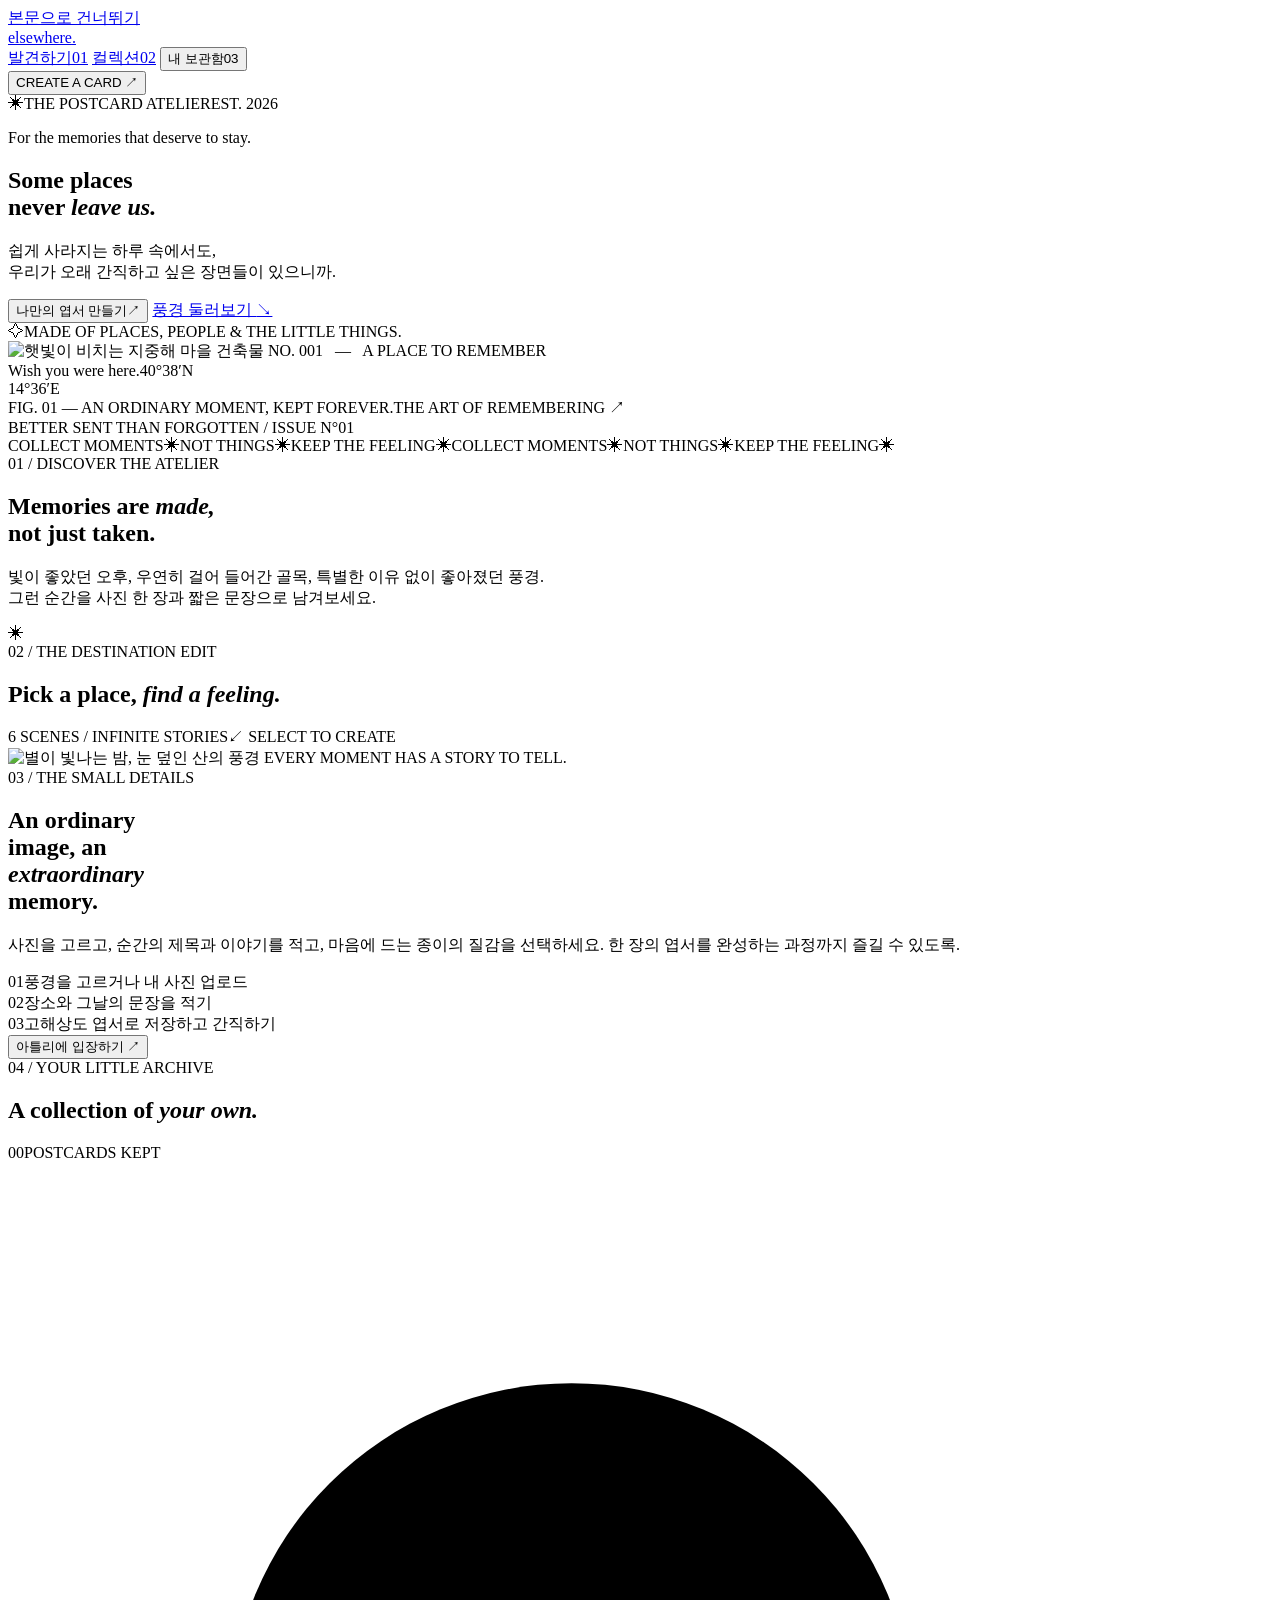
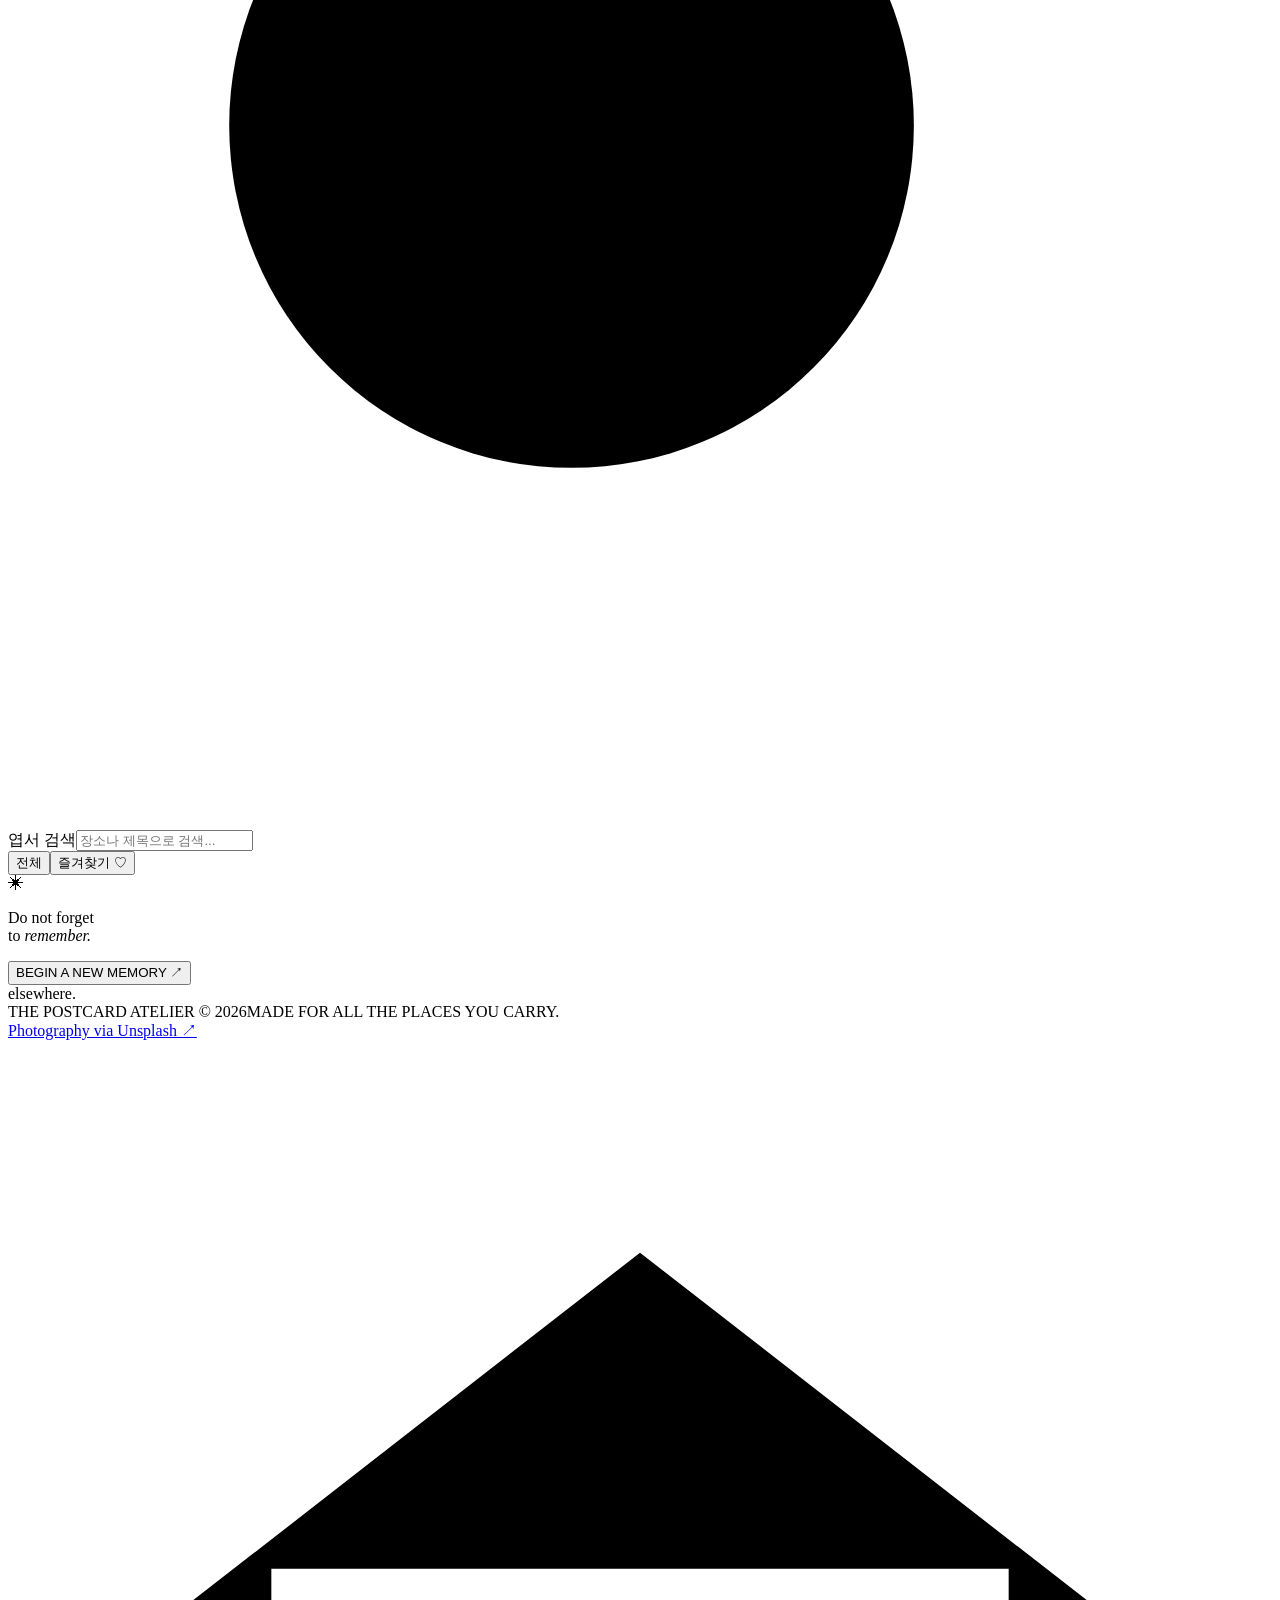
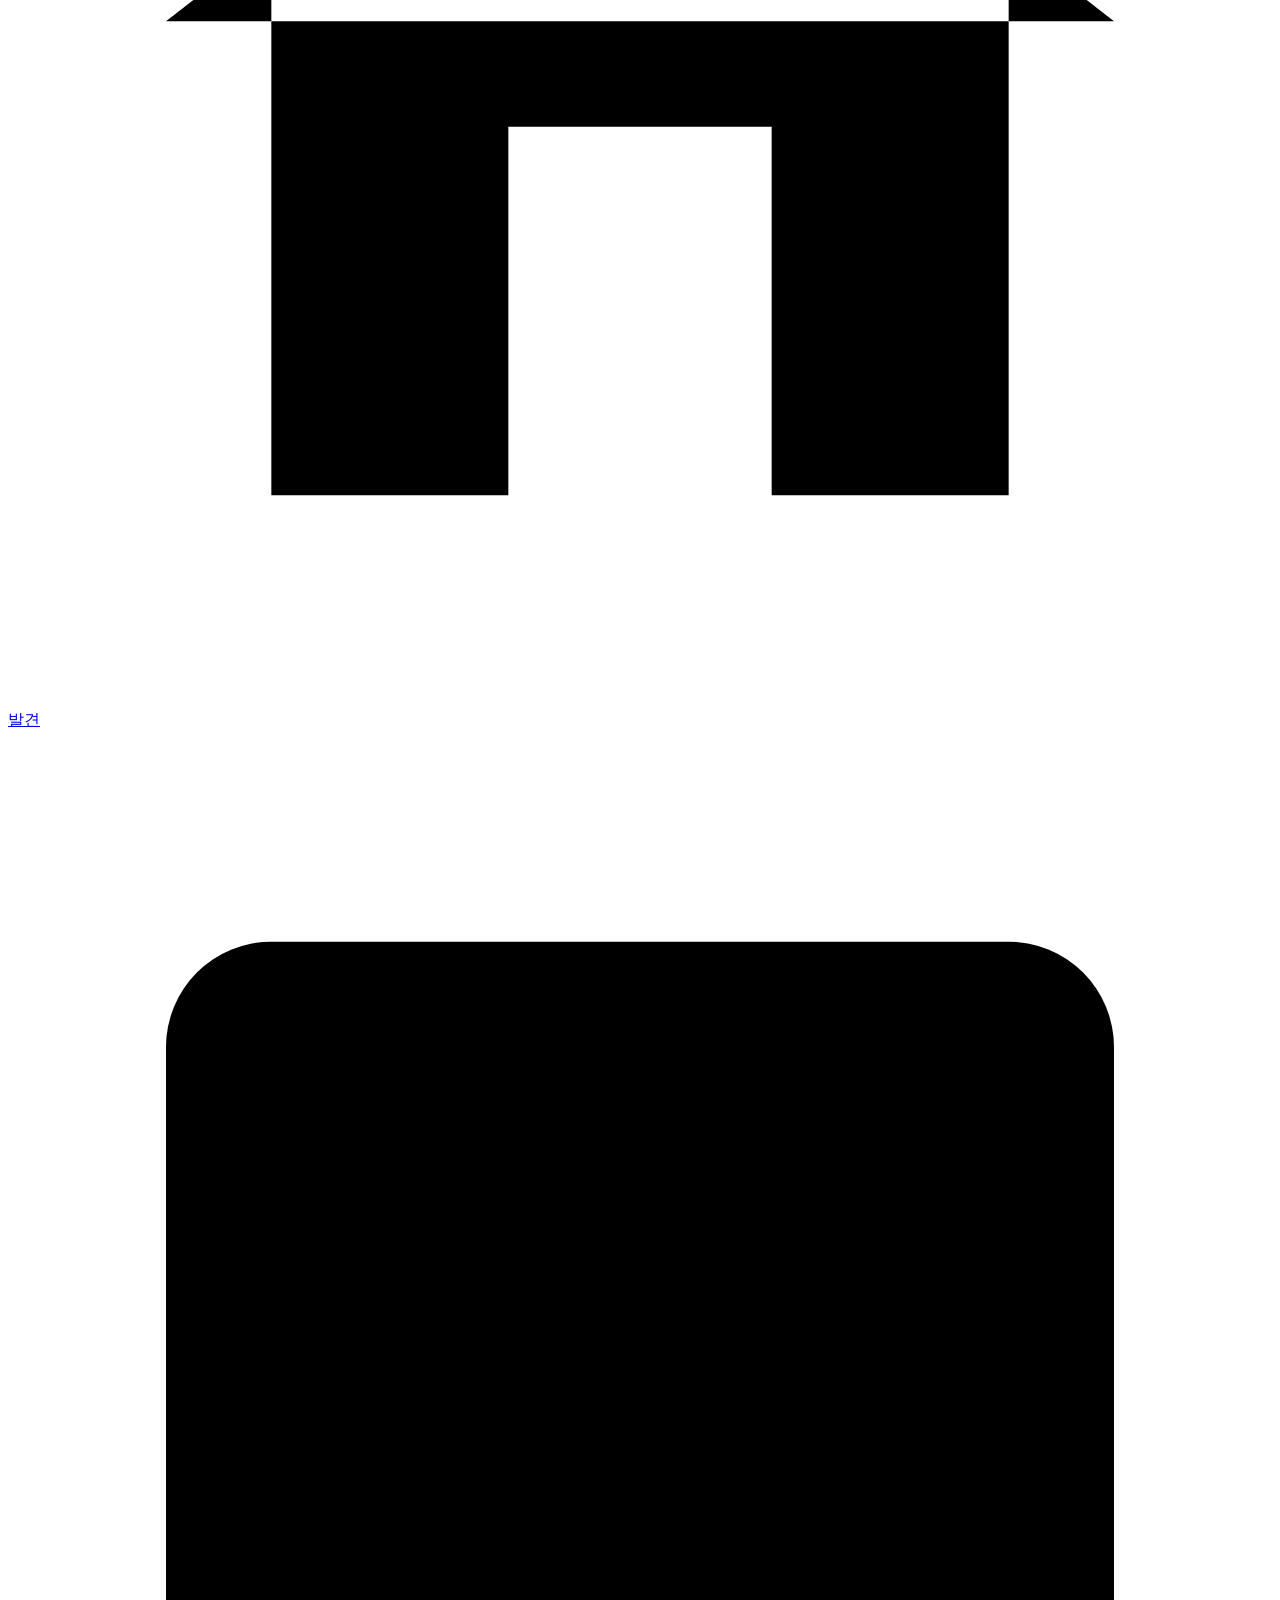
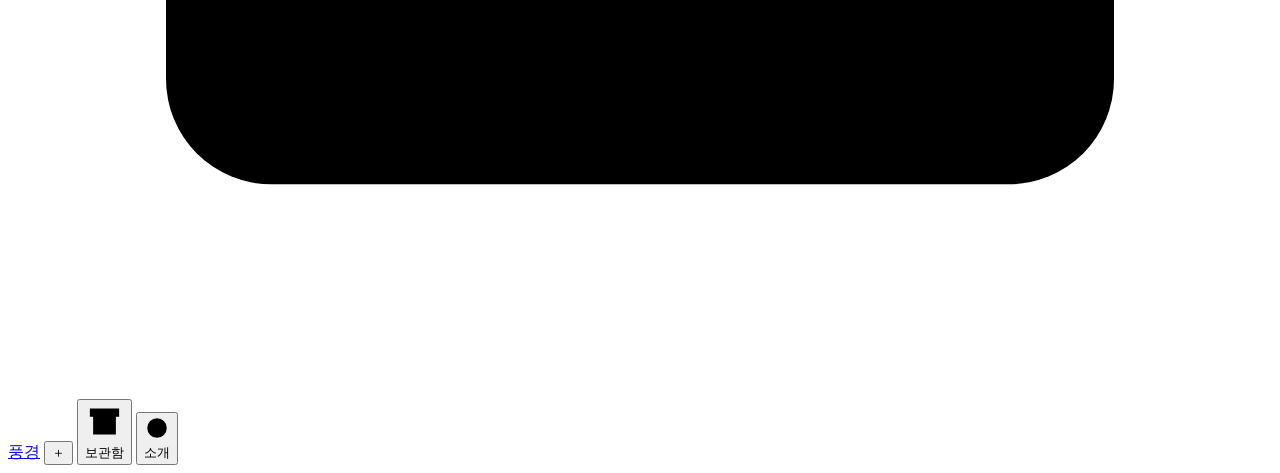
==== elsewhere/index.html @ 43873e26 "feat(elsewhere): create editorial postcard atelier app shell and studio" ====
<!doctype html>
<html lang="ko">
<head>
  <meta charset="UTF-8">
  <meta name="viewport" content="width=device-width,initial-scale=1,viewport-fit=cover">
  <meta name="theme-color" content="#f5f2ec">
  <meta name="description" content="ELSEWHERE — 기억하고 싶은 순간을 한 장의 디지털 엽서로. 나만의 사진, 문장, 장소를 아름답게 편집하고 저장하세요.">
  <meta property="og:type" content="website">
  <meta property="og:title" content="ELSEWHERE — The Postcard Atelier">
  <meta property="og:description" content="Some places never leave us. 여행의 순간을 오래 남기는 작은 아틀리에.">
  <link rel="icon" href="./icon.svg" type="image/svg+xml">
  <link rel="manifest" href="./manifest.webmanifest">
  <link rel="preconnect" href="https://fonts.googleapis.com">
  <link rel="preconnect" href="https://fonts.gstatic.com" crossorigin>
  <link rel="preconnect" href="https://images.unsplash.com">
  <link href="https://fonts.googleapis.com/css2?family=DM+Sans:wght@400;500;600;700&family=DM+Mono:wght@400;500&family=Instrument+Serif:ital@0;1&family=Noto+Sans+KR:wght@300;400;500;600;700&display=swap" rel="stylesheet">
  <link rel="stylesheet" href="./styles.css">
  <script defer src="./app.js"></script>
  <title>ELSEWHERE — The Postcard Atelier</title>
</head>
<body>
  <a class="skip-link" href="#main">본문으로 건너뛰기</a>
  <div class="site" id="site">
    <header class="header">
      <a href="#main" class="logo" aria-label="ELSEWHERE 홈">elsewhere<span class="logo-dot">.</span></a>
      <nav class="desktop-nav" aria-label="메인 메뉴">
        <a class="nav-link active" data-nav="discover" href="#discover">발견하기<span class="nav-count">01</span></a>
        <a class="nav-link" data-nav="collection" href="#collection">컬렉션<span class="nav-count">02</span></a>
        <button type="button" class="nav-link" id="navArchive">내 보관함<span class="nav-count">03</span></button>
      </nav>
      <button type="button" class="header-create" data-open-studio>CREATE A CARD <span aria-hidden="true">↗</span></button>
    </header>

    <main id="main">
      <section class="hero" aria-labelledby="heroTitle">
        <div class="hero-copy">
          <div class="hero-overline"><span class="overline-star">✳</span><span>THE POSTCARD ATELIER</span><span class="overline-rule"></span><span>EST. 2026</span></div>
          <p class="hero-small">For the memories that deserve to stay.</p>
          <h1 id="heroTitle">Some places<br>never <em>leave us.</em></h1>
          <p class="hero-korean">쉽게 사라지는 하루 속에서도,<br>우리가 오래 간직하고 싶은 장면들이 있으니까.</p>
          <div class="hero-actions">
            <button type="button" class="primary-action" data-open-studio><span>나만의 엽서 만들기</span><span aria-hidden="true">↗</span></button>
            <a href="#collection" class="quiet-action">풍경 둘러보기 <span aria-hidden="true">↘</span></a>
          </div>
          <div class="hero-foot"><span class="hand-spark">✧</span><span>MADE OF PLACES, PEOPLE & THE LITTLE THINGS.</span></div>
        </div>
        <div class="hero-visual" aria-label="여행지 사진으로 만든 엽서 미리보기">
          <div class="hero-photo-mat">
            <img class="hero-photo" src="https://images.unsplash.com/photo-1533105079780-92b9be482077?auto=format&fit=crop&w=1200&q=85" alt="햇빛이 비치는 지중해 마을 건축물" fetchpriority="high">
            <span class="hero-photo-meta">NO. 001 &nbsp; — &nbsp; A PLACE TO REMEMBER</span>
            <div class="photo-bottom"><span class="photo-script">Wish you were here.</span><span class="photo-coord">40°38′N<br>14°36′E</span></div>
          </div>
          <div class="hero-visual-foot"><span>FIG. 01 — AN ORDINARY MOMENT, KEPT FOREVER.</span><span>THE ART OF REMEMBERING ↗</span></div>
          <span class="hero-visual-vertical">BETTER SENT THAN FORGOTTEN / ISSUE N°01</span>
        </div>
      </section>

      <div class="ticker" aria-hidden="true"><div class="ticker-track"><span>COLLECT MOMENTS</span><span class="ticker-spark">✳</span><span>NOT THINGS</span><span class="ticker-spark">✳</span><span>KEEP THE FEELING</span><span class="ticker-spark">✳</span><span>COLLECT MOMENTS</span><span class="ticker-spark">✳</span><span>NOT THINGS</span><span class="ticker-spark">✳</span><span>KEEP THE FEELING</span><span class="ticker-spark">✳</span></div></div>

      <section id="discover" class="intro-strip">
        <span class="section-number">01 / DISCOVER THE ATELIER</span>
        <div><h2>Memories are <em>made,</em><br>not just taken.</h2><p>빛이 좋았던 오후, 우연히 걸어 들어간 골목, 특별한 이유 없이 좋아졌던 풍경.<br>그런 순간을 사진 한 장과 짧은 문장으로 남겨보세요.</p></div>
        <span class="intro-scribble" aria-hidden="true">✳</span>
      </section>

      <section class="collection" id="collection" aria-labelledby="collectionHeading">
        <div class="section-heading">
          <div><span class="section-number">02 / THE DESTINATION EDIT</span><h2 id="collectionHeading">Pick a place, <em>find a feeling.</em></h2></div>
          <div class="heading-note"><span>6 SCENES / INFINITE STORIES</span><span>↙ SELECT TO CREATE</span></div>
        </div>
        <div class="destination-grid" id="destinationGrid" aria-label="엽서 배경 풍경 고르기"></div>
      </section>

      <section class="feature" id="howItWorks">
        <div class="feature-photo">
          <img src="https://images.unsplash.com/photo-1519681393784-d120267933ba?auto=format&fit=crop&w=1100&q=84" alt="별이 빛나는 밤, 눈 덮인 산의 풍경" loading="lazy">
          <span>EVERY MOMENT HAS A STORY TO TELL.</span>
        </div>
        <div class="feature-content"><span class="section-number">03 / THE SMALL DETAILS</span><h2>An ordinary<br>image, an<br><em>extraordinary</em><br>memory.</h2>
          <p>사진을 고르고, 순간의 제목과 이야기를 적고, 마음에 드는 종이의 질감을 선택하세요. 한 장의 엽서를 완성하는 과정까지 즐길 수 있도록.</p>
          <div class="feature-steps"><div><span>01</span><span>풍경을 고르거나 내 사진 업로드</span></div><div><span>02</span><span>장소와 그날의 문장을 적기</span></div><div><span>03</span><span>고해상도 엽서로 저장하고 간직하기</span></div></div>
          <button type="button" class="feature-link" data-open-studio>아틀리에 입장하기 <span>↗</span></button>
        </div>
      </section>

      <section class="archive-section" id="archive" aria-labelledby="archiveHeading">
        <div class="section-heading">
          <div><span class="section-number">04 / YOUR LITTLE ARCHIVE</span><h2 id="archiveHeading">A collection of <em>your own.</em></h2></div>
          <div class="archive-stat"><span id="archiveCount">00</span><span>POSTCARDS KEPT</span></div>
        </div>
        <div class="archive-controls">
          <div class="archive-search"><svg viewBox="0 0 24 24" aria-hidden="true"><circle cx="10.7" cy="10.7" r="6.5"/><path d="m16 16 4.6 4.6"/></svg><label class="sr-only" for="archiveSearch">엽서 검색</label><input type="search" id="archiveSearch" placeholder="장소나 제목으로 검색..." autocomplete="off"></div>
          <div class="archive-tabs" role="group" aria-label="보관함 필터"><button type="button" class="archive-tab active" data-filter="all" aria-pressed="true">전체</button><button type="button" class="archive-tab" data-filter="favorite" aria-pressed="false">즐겨찾기 ♡</button></div>
        </div>
        <div id="archiveGrid" class="archive-grid" aria-live="polite"></div>
      </section>

      <section class="endnote">
        <span class="endnote-star">✳</span><p>Do not forget<br>to <em>remember.</em></p><button type="button" data-open-studio>BEGIN A NEW MEMORY <span>↗</span></button>
      </section>
    </main>

    <footer class="footer"><span class="footer-logo">elsewhere<span>.</span></span><div><span>THE POSTCARD ATELIER © 2026</span><span>MADE FOR ALL THE PLACES YOU CARRY.</span></div><a href="https://unsplash.com/license" target="_blank" rel="noopener noreferrer">Photography via Unsplash ↗</a></footer>
  </div>

  <nav class="mobile-nav" aria-label="모바일 탐색">
    <a href="#discover" class="mobile-nav-link active" data-mobile-target="discover"><svg viewBox="0 0 24 24"><path d="m3 11 9-7 9 7M5 10v10h14V10M9.5 20v-7h5v7"/></svg><span>발견</span></a>
    <a href="#collection" class="mobile-nav-link" data-mobile-target="collection"><svg viewBox="0 0 24 24"><rect x="3" y="4" width="18" height="16" rx="2"/><path d="m6 16 5-5 3 3 3-5 3 4"/></svg><span>풍경</span></a>
    <button type="button" class="mobile-nav-create" data-open-studio aria-label="엽서 만들기"><span>＋</span></button>
    <button type="button" class="mobile-nav-link" data-mobile-archive><svg viewBox="0 0 24 24"><path d="M3 4h18v5H3zM5 9v11h14V9M9 13h6"/></svg><span>보관함</span></button>
    <button type="button" class="mobile-nav-link" id="mobileAbout"><svg viewBox="0 0 24 24"><circle cx="12" cy="12" r="9"/><path d="M12 11v5M12 8h.01"/></svg><span>소개</span></button>
  </nav>

  <div id="studio" class="studio" hidden role="dialog" aria-modal="true" aria-labelledby="studioTitle">
    <div class="studio-head">
      <div class="studio-brand"><span class="studio-brand-name">elsewhere<span>.</span></span><span class="studio-head-rule"></span><span>THE POSTCARD STUDIO</span></div>
      <div class="studio-head-right"><span class="unsaved-indicator" id="unsavedIndicator">NEW MEMORY</span><button id="closeStudio" type="button" class="studio-close" aria-label="편집기 닫기">닫기 <span>✕</span></button></div>
    </div>
    <div class="studio-mobile-switch" role="group" aria-label="작업 화면"><button type="button" class="switch-btn active" data-mobile-view="edit" aria-pressed="true">01. 편집</button><button type="button" class="switch-btn" data-mobile-view="preview" aria-pressed="false">02. 엽서 미리보기</button></div>
    <div class="studio-layout" id="studioLayout">
      <div class="studio-form-side">
        <div class="studio-overline">MADE BY YOU / FROM SOMEWHERE</div>
        <h2 id="studioTitle">Make something<br><em>worth keeping.</em></h2>
        <p class="studio-intro">자신만의 장면을 담아보세요. 모든 내용은 이 기기에만 보관됩니다.</p>
        <div class="form-section">
          <div class="form-section-title"><span>01</span><h3>Choose your scene.</h3><span>이미지</span></div>
          <div id="imagePicker" class="image-picker" role="group" aria-label="배경 사진 선택"></div>
          <label class="upload-photo" for="fileInput"><span>＋</span><span>내 사진 업로드</span><span>JPG / PNG / WEBP</span></label>
          <input class="sr-only" type="file" id="fileInput" accept="image/jpeg,image/png,image/webp">
          <div class="zoom-input"><label for="imageZoom">사진 확대</label><input type="range" id="imageZoom" min="100" max="165" step="1" value="100"><span id="zoomValue">100%</span></div>
          <p class="microcopy">사진은 20MB 이하로 업로드해 주세요. 업로드 사진은 저장 시 기기에 보관돼요.</p>
        </div>
        <div class="form-section">
          <div class="form-section-title"><span>02</span><h3>Put it into words.</h3><span>문장</span></div>
          <div class="field-row"><label for="titleInput">엽서 제목 <span>MAX 60</span></label><input id="titleInput" type="text" maxlength="60" placeholder="The light we followed" autocomplete="off"></div>
          <div class="field-line"><div class="field-row"><label for="placeInput">장소</label><input id="placeInput" type="text" maxlength="55" placeholder="Somewhere, Italy" autocomplete="off"></div><div class="field-row"><label for="dateInput">날짜</label><input type="date" id="dateInput"></div></div>
          <div class="field-row"><label for="messageInput">그날의 한 문장 <span>MAX 240</span></label><textarea id="messageInput" maxlength="240" rows="4" placeholder="말로 다 담지 못한 순간을 남겨보세요."></textarea><span id="charCount" class="char-count">0 / 240</span></div>
        </div>
        <div class="form-section">
          <div class="form-section-title"><span>03</span><h3>The final touch.</h3><span>스타일</span></div>
          <div id="templatePicker" class="template-picker" role="group" aria-label="엽서 템플릿"><button class="template-btn selected" type="button" data-template="editorial" aria-pressed="true"><span class="template-swatch editorial-swatch"><i>Paris</i></span><strong>EDITORIAL</strong><small>잡지 속 한 장</small></button><button class="template-btn" type="button" data-template="cinema" aria-pressed="false"><span class="template-swatch cinema-swatch"><i>02 / FRAME</i></span><strong>CINEMA</strong><small>영화의 한 장면</small></button><button class="template-btn" type="button" data-template="classic" aria-pressed="false"><span class="template-swatch classic-swatch"><i>POSTCARD</i></span><strong>HERITAGE</strong><small>오래된 엽서</small></button></div>
          <div class="orientation-row"><span>엽서 비율</span><div role="group" aria-label="엽서 방향"><button type="button" class="orient-btn selected" data-orientation="landscape" aria-pressed="true">가로</button><button type="button" class="orient-btn" data-orientation="portrait" aria-pressed="false">세로</button></div></div>
        </div>
        <div class="studio-form-foot"><button id="savePostcard" type="button" class="save-button">내 보관함에 저장 <span>↗</span></button><span class="studio-privacy">✳ No account. No tracking. Just memories.</span></div>
      </div>
      <div class="studio-preview-side">
        <div class="preview-top"><div><span>LIVE PREVIEW / FRONT & BACK</span><p>Almost like holding it in your hands.</p></div><div class="front-back-toggle" role="group" aria-label="엽서 앞뒷면"><button type="button" class="active" data-face="front" aria-pressed="true">앞면</button><button type="button" data-face="back" aria-pressed="false">뒷면</button></div></div>
        <div id="canvasStage" class="canvas-stage"><canvas id="postcardCanvas" role="img" aria-label="완성 중인 엽서 미리보기" width="1600" height="1200"></canvas><div id="canvasLoading" class="canvas-loading" hidden>이미지를 불러오는 중...</div></div>
        <div class="preview-footer"><div class="preview-format"><span class="preview-light"></span><span id="formatLabel">1600 × 1200 PX · PNG</span></div><div class="preview-actions"><button type="button" id="sharePostcard" class="preview-quiet">공유 <span>↗</span></button><button type="button" id="downloadPostcard" class="download-button"><svg viewBox="0 0 24 24" aria-hidden="true"><path d="M12 3v12m0 0-5-5m5 5 5-5M4 17v4h16v-4"/></svg><span>PNG 다운로드</span></button></div></div>
        <div class="preview-fineprint">THIS IS YOURS TO KEEP. THE MOMENT IS ALREADY ENOUGH.</div>
      </div>
    </div>
  </div>

  <div class="dialog-cover" id="confirmDialog" hidden><div class="confirm-box" role="alertdialog" aria-modal="true" aria-labelledby="confirmTitle" aria-describedby="confirmText"><span class="confirm-kicker">A LITTLE REMINDER</span><h2 id="confirmTitle">잠깐만요.</h2><p id="confirmText">정말 진행할까요?</p><div><button id="cancelConfirm" type="button">취소</button><button id="acceptConfirm" type="button">계속하기 ↗</button></div></div></div>
  <div id="toast" class="toast" role="status" aria-live="polite"></div>
</body>
</html>
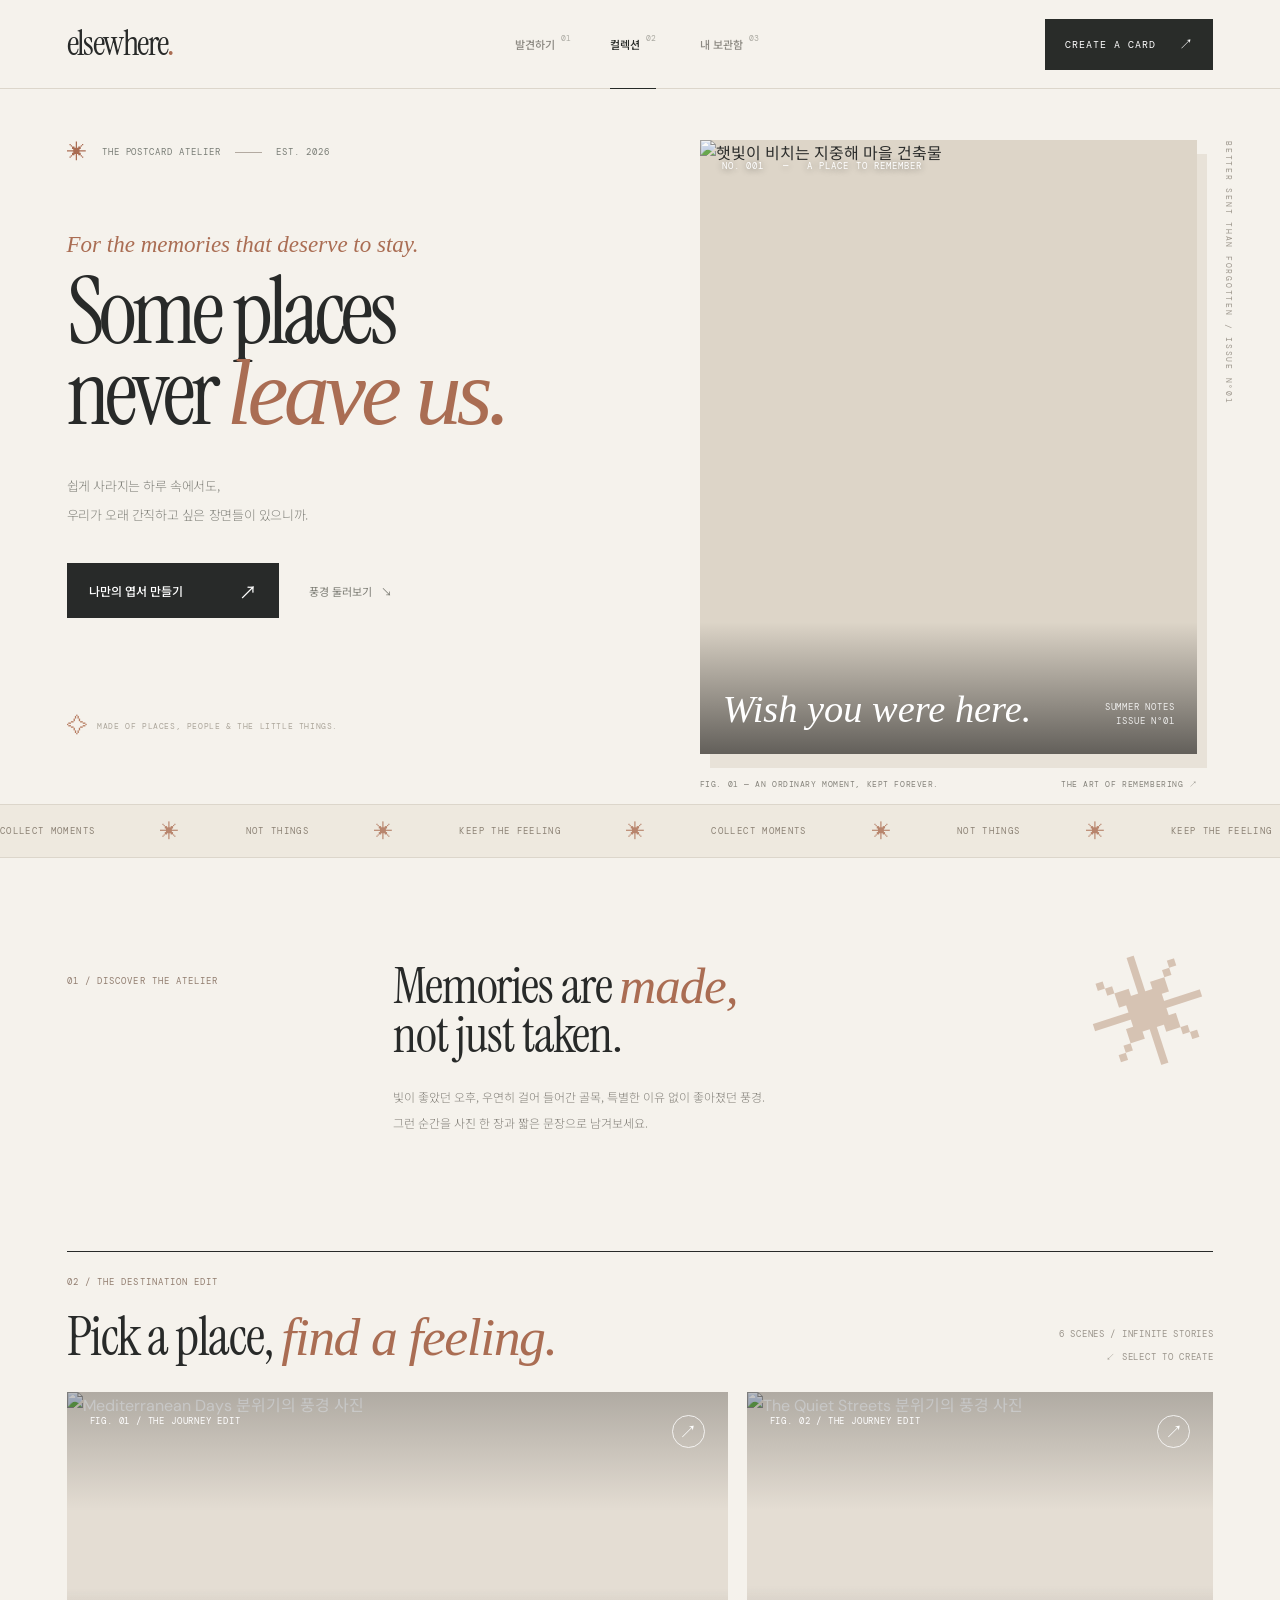
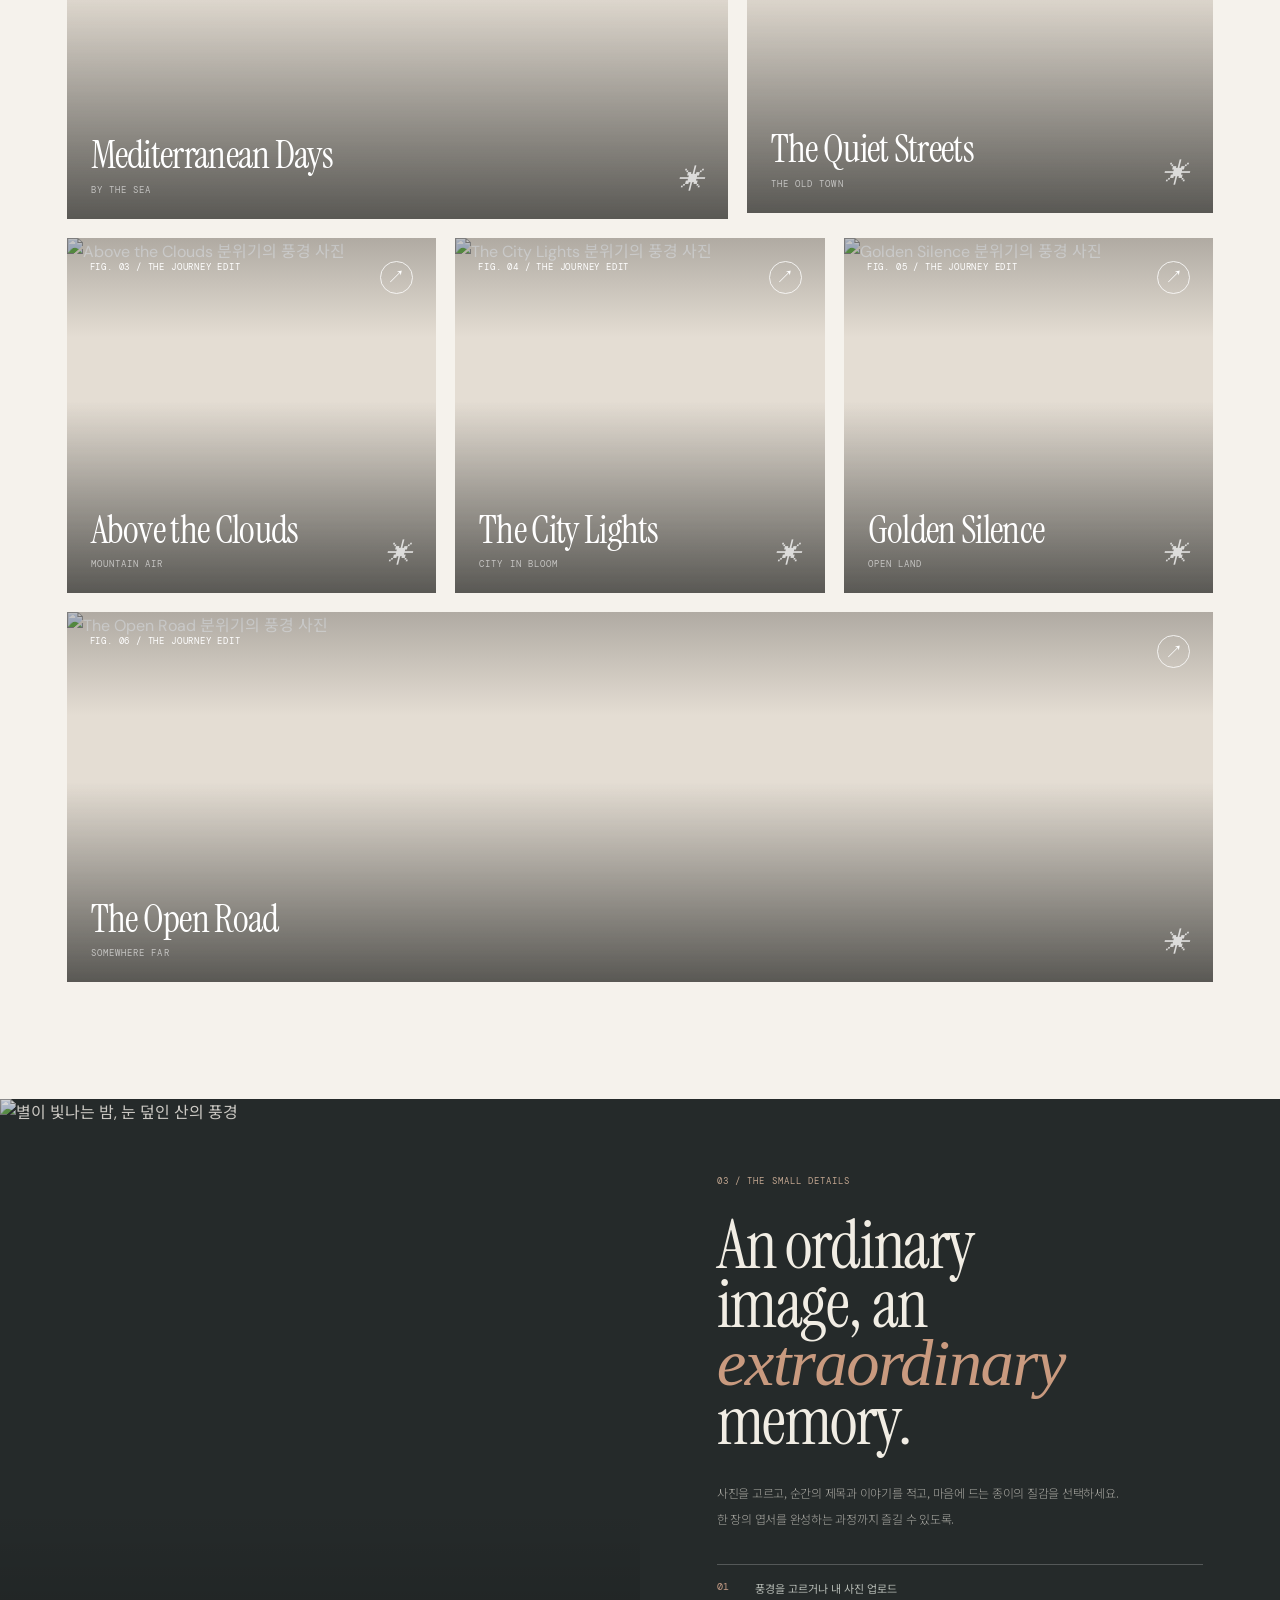
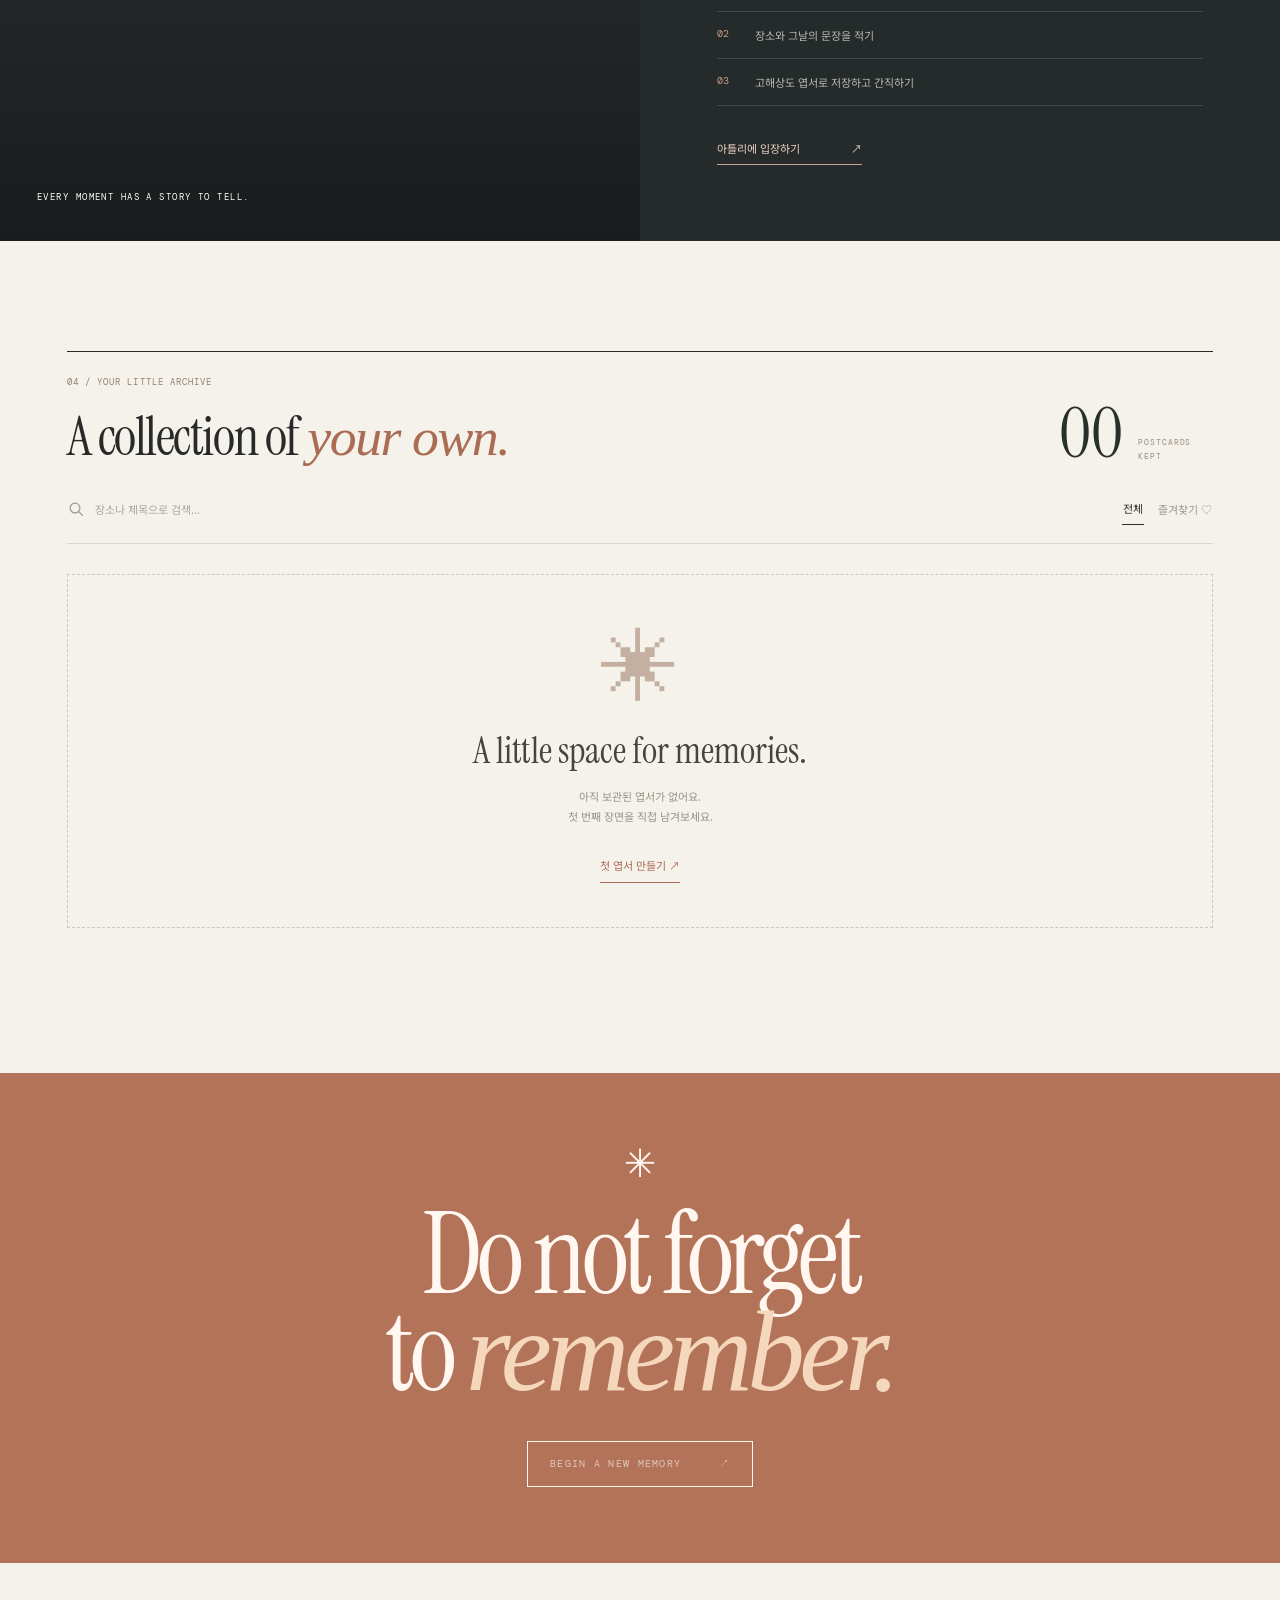
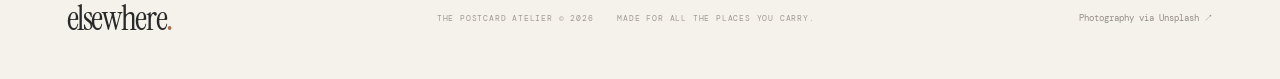
==== commit e95204d3: "copy(elsewhere): replace unverified photo coordinates with editorial edition marks" ====
--- a/elsewhere/index.html
+++ b/elsewhere/index.html
@@ -48,7 +48,7 @@
           <div class="hero-photo-mat">
             <img class="hero-photo" src="https://images.unsplash.com/photo-1533105079780-92b9be482077?auto=format&fit=crop&w=1200&q=85" alt="햇빛이 비치는 지중해 마을 건축물" fetchpriority="high">
             <span class="hero-photo-meta">NO. 001 &nbsp; — &nbsp; A PLACE TO REMEMBER</span>
-            <div class="photo-bottom"><span class="photo-script">Wish you were here.</span><span class="photo-coord">40°38′N<br>14°36′E</span></div>
+            <div class="photo-bottom"><span class="photo-script">Wish you were here.</span><span class="photo-coord">SUMMER NOTES<br>ISSUE N°01</span></div>
           </div>
           <div class="hero-visual-foot"><span>FIG. 01 — AN ORDINARY MOMENT, KEPT FOREVER.</span><span>THE ART OF REMEMBERING ↗</span></div>
           <span class="hero-visual-vertical">BETTER SENT THAN FORGOTTEN / ISSUE N°01</span>
--- a/elsewhere/styles.css
+++ b/elsewhere/styles.css
@@ -0,0 +1,302 @@
+/* ELSEWHERE / The Postcard Atelier */
+:root{
+  --paper:#f5f2ec;--cream:#eeebe4;--linen:#e6e1d7;--ink:#282a29;--muted:#908f88;--line:#dcd6cb;--terra:#aa6d53;--wine:#773c3a;
+  --serif:"Instrument Serif",Georgia,serif;--sans:"DM Sans","Noto Sans KR",system-ui,sans-serif;--mono:"DM Mono",monospace
+}
+*,*::before,*::after{box-sizing:border-box}
+html{scroll-behavior:smooth;scroll-padding-top:92px}
+body{background:var(--paper);color:var(--ink);font-family:var(--sans);margin:0;min-width:320px;-webkit-font-smoothing:antialiased}
+body.studio-open{overflow:hidden}
+h1,h2,h3,p{margin-top:0}button,input,textarea{font:inherit}button{cursor:pointer}button:disabled{cursor:not-allowed;opacity:.5}a{color:inherit;text-decoration:none}button:focus-visible,a:focus-visible,input:focus-visible,textarea:focus-visible{outline:2px solid #a45e48;outline-offset:4px}
+[hidden]{display:none!important}
+svg{width:21px;height:21px;fill:none;stroke:currentColor;stroke-width:1.6;stroke-linecap:round;stroke-linejoin:round}
+.sr-only{position:absolute!important;width:1px;height:1px;overflow:hidden;margin:-1px;padding:0;border:0;clip:rect(0 0 0 0);white-space:nowrap}
+.skip-link{position:fixed;z-index:100;top:-80px;left:20px;background:var(--ink);color:white;padding:12px 20px}.skip-link:focus{top:15px}
+.site{max-width:1820px;margin:auto}
+.header{height:89px;padding:0 clamp(24px,5.2vw,100px);display:grid;grid-template-columns:1fr auto 1fr;align-items:center;border-bottom:1px solid var(--line)}
+.logo{font:400 35px/.9 var(--serif);letter-spacing:-.045em;width:max-content}.logo-dot,.footer-logo span,.studio-brand-name span{color:var(--terra)}
+.desktop-nav{display:flex;align-items:center;gap:clamp(25px,3vw,54px);height:100%}
+.nav-link{height:100%;display:flex;align-items:center;gap:5px;border:0;background:transparent;color:#8c8982;font:11px "Noto Sans KR",sans-serif;font-weight:500;position:relative;white-space:nowrap}
+.nav-link::after{content:"";position:absolute;bottom:-1px;left:0;right:0;height:1px;background:transparent}
+.nav-link.active,.nav-link:hover{color:#262a27}.nav-link.active::after{background:#262a27}
+.nav-count{font:8px var(--mono);color:#abaaa2;margin-left:1px;transform:translateY(-6px)}
+.header-create{justify-self:end;border:1px solid #292c29;background:#292c29;color:#fff;padding:15px 19px;font:10px var(--mono);letter-spacing:.095em;display:flex;gap:23px;align-items:center;transition:background .2s,transform .2s}
+.header-create:hover{background:#5b493c;transform:translateY(-1px)}.header-create span{font-size:14px}
+.hero{display:grid;grid-template-columns:minmax(0,1.04fr) minmax(0,.96fr);min-height:690px;padding:0 clamp(24px,5.2vw,100px);gap:clamp(25px,6vw,104px);align-items:center;overflow:hidden}
+.hero-copy{padding:50px 0 64px;animation:rise .8s both}
+.hero-overline{display:flex;gap:14px;align-items:center;color:#797d76;font:9px var(--mono);letter-spacing:.11em}
+.overline-star{color:var(--terra);font-size:20px}.overline-rule{height:1px;width:27px;background:#b3aaa1}
+.hero-small{margin:67px 0 14px;font:italic 23px var(--serif);color:var(--terra)}
+.hero h1{font:400 clamp(78px,7.2vw,143px)/.88 var(--serif);letter-spacing:-.052em;margin:0 0 38px;text-wrap:balance}
+.hero h1 em{font-weight:400;color:var(--terra)}
+.hero-korean{font:300 13px/2.2 "Noto Sans KR",sans-serif;color:#85857e;letter-spacing:-.03em}
+.hero-actions{display:flex;align-items:center;gap:30px;margin-top:34px}
+.primary-action{background:var(--ink);border:1px solid var(--ink);color:#fff;min-width:212px;min-height:55px;display:flex;align-items:center;justify-content:space-between;gap:24px;padding:0 21px;font:500 12px "Noto Sans KR",sans-serif;transition:background .2s,transform .2s}
+.primary-action:hover{background:var(--wine);transform:translateY(-2px);border-color:var(--wine)}
+.primary-action span:last-child{font-size:18px;font-weight:400}
+.quiet-action{font:11px "Noto Sans KR",sans-serif;color:#7d7d75;white-space:nowrap}.quiet-action:hover{color:var(--wine)}.quiet-action span{margin-left:6px}
+.hero-foot{display:flex;align-items:center;gap:9px;color:#aca69b;font:8px var(--mono);letter-spacing:.075em;margin-top:94px}.hand-spark{font-size:21px;color:#b67c61}
+.hero-visual{position:relative;justify-self:stretch;padding:36px 16px 0 0;animation:rise .9s .13s both}
+.hero-photo-mat{position:relative;background:#ddd5c8;aspect-ratio:.81;max-height:635px;overflow:hidden;box-shadow:10px 14px 0 #e8e2d8}
+.hero-photo{width:100%;height:100%;object-fit:cover;display:block;filter:contrast(.94) saturate(.83) sepia(.045);transition:transform .9s ease}
+.hero-visual:hover .hero-photo{transform:scale(1.04)}
+.hero-photo-meta{position:absolute;top:20px;left:22px;color:#fff;font:9px var(--mono);letter-spacing:.12em;text-shadow:0 1px 7px #0007}
+.photo-bottom{position:absolute;bottom:0;left:0;right:0;padding:68px 23px 25px;background:linear-gradient(0deg,#1119,transparent);display:flex;align-items:end;justify-content:space-between;gap:15px;color:#fff}
+.photo-script{font:italic clamp(27px,3vw,50px)/1 var(--serif)}
+.photo-coord{font:9px/1.6 var(--mono);letter-spacing:.09em;text-align:right;opacity:.85}
+.hero-visual-foot{display:flex;justify-content:space-between;gap:9px;align-items:center;margin-top:25px;font:8px var(--mono);letter-spacing:.07em;color:#85837b}
+.hero-visual-vertical{position:absolute;writing-mode:vertical-rl;right:-21px;top:37px;color:#9f998f;font:8px var(--mono);letter-spacing:.22em}
+.ticker{border-top:1px solid var(--line);border-bottom:1px solid var(--line);overflow:hidden;height:54px;display:flex;align-items:center;background:#eee9df}
+.ticker-track{width:max-content;display:flex;gap:65px;align-items:center;white-space:nowrap;animation:marquee 40s linear infinite;font:9px var(--mono);letter-spacing:.15em;color:#8c8275}
+.ticker-spark{font-size:19px;color:#b8856d}
+.section-number{font:9px var(--mono);letter-spacing:.12em;color:#927e70}
+.intro-strip{display:grid;grid-template-columns:1fr 2fr .65fr;gap:27px;padding:104px clamp(24px,5.2vw,100px) 115px;align-items:start}
+.intro-strip>.section-number{padding-top:13px}
+.intro-strip h2{font:400 clamp(45px,4vw,73px)/.94 var(--serif);letter-spacing:-.022em;margin:0 0 25px}
+.intro-strip em,.section-heading h2 em,.feature-content h2 em,.endnote p em,.studio-form-side h2 em{color:var(--terra);font-weight:400}
+.intro-strip p{font:300 12px/2.2 "Noto Sans KR",sans-serif;color:#85827b;margin-bottom:0}
+.intro-scribble{justify-self:end;color:#c7aa95;font:120px/.9 var(--serif);transform:rotate(-18deg);opacity:.65}
+.collection{padding:0 clamp(24px,5.2vw,100px) 117px}
+.section-heading{border-top:1px solid var(--ink);padding:17px 0 28px;display:flex;align-items:end;justify-content:space-between;gap:35px}
+.section-heading h2{font:400 clamp(40px,4.2vw,70px)/.98 var(--serif);letter-spacing:-.027em;margin:21px 0 0}
+.heading-note{display:flex;flex-direction:column;gap:11px;color:#9b958c;text-align:right;font:9px var(--mono);letter-spacing:.08em;white-space:nowrap}
+.destination-grid{display:grid;grid-template-columns:repeat(12,minmax(0,1fr));gap:19px}
+.destination-card{grid-column:span 4;min-width:0;background:#e4ddd3;border:0;padding:0;position:relative;overflow:hidden;aspect-ratio:.89;text-align:left;color:#fff;isolation:isolate}
+.destination-card.wide{grid-column:span 6;aspect-ratio:1.58}
+.destination-card img{position:absolute;inset:0;width:100%;height:100%;object-fit:cover;filter:saturate(.82) contrast(.96);transition:transform .85s cubic-bezier(.22,1,.36,1),filter .35s;z-index:-2}
+.destination-card::after{content:"";inset:0;position:absolute;background:linear-gradient(0deg,rgba(15,17,16,.65),transparent 54%),linear-gradient(180deg,rgba(20,20,18,.25),transparent 28%);z-index:-1}
+.destination-card:hover img{transform:scale(1.07);filter:saturate(1.04)}
+.destination-card .d-top{position:absolute;top:23px;left:23px;right:23px;display:flex;justify-content:space-between;font:9px var(--mono);letter-spacing:.09em}
+.d-top span:last-child{border:1px solid #fffc;width:33px;height:33px;display:grid;place-items:center;font-size:18px;border-radius:50%;transition:background .25s}
+.destination-card:hover .d-top span:last-child{background:#ffffff55}
+.d-bottom{position:absolute;left:24px;right:24px;bottom:23px;display:flex;align-items:end;justify-content:space-between;gap:10px}
+.d-bottom strong{display:block;font:400 clamp(33px,3vw,56px)/.92 var(--serif);letter-spacing:-.018em}
+.d-bottom small{display:block;margin-top:10px;font:9px var(--mono);letter-spacing:.12em;color:#fff9}
+.d-bottom i{font:italic 27px var(--serif);opacity:.75}
+.destination-card:nth-child(1){grid-column:span 7;aspect-ratio:1.55}
+.destination-card:nth-child(2){grid-column:span 5;aspect-ratio:1.11}
+.destination-card:nth-child(3){grid-column:span 4;aspect-ratio:1.04}
+.destination-card:nth-child(4){grid-column:span 4;aspect-ratio:1.04}
+.destination-card:nth-child(5){grid-column:span 4;aspect-ratio:1.04}
+.destination-card:nth-child(6){grid-column:span 12;aspect-ratio:3.1}
+.destination-card:nth-child(6) img{object-position:center 58%}
+.feature{background:#252a2a;color:#f1ede4;display:grid;grid-template-columns:1fr 1fr;min-height:630px}
+.feature-photo{position:relative;min-height:630px;overflow:hidden}
+.feature-photo img{width:100%;height:100%;object-fit:cover;display:block;position:absolute;inset:0;filter:saturate(.72) brightness(.84)}
+.feature-photo::after{content:"";position:absolute;inset:0;background:linear-gradient(0deg,#0005,transparent 45%)}
+.feature-photo>span{position:absolute;bottom:38px;left:37px;color:#fff;z-index:1;font:9px var(--mono);letter-spacing:.16em}
+.feature-content{padding:76px clamp(34px,6vw,112px);display:flex;flex-direction:column;justify-content:center}
+.feature-content .section-number{color:#c2a690}
+.feature-content h2{font:400 clamp(50px,5.2vw,90px)/.88 var(--serif);letter-spacing:-.022em;margin:30px 0 29px}
+.feature-content h2 em{color:#c99a7f}
+.feature-content>p{font:300 12px/2.15 "Noto Sans KR",sans-serif;color:#aaa9a3;max-width:410px;letter-spacing:-.02em}
+.feature-steps{border-top:1px solid #ffffff37;margin-top:20px}
+.feature-steps>div{display:flex;gap:26px;padding:15px 0;border-bottom:1px solid #ffffff24;font:11px "Noto Sans KR",sans-serif;color:#b5bab4}
+.feature-steps>div span:first-child{color:#c49c86;font:10px var(--mono)}
+.feature-link{align-self:start;border:0;background:none;color:#ead2c4;padding:0 0 8px;border-bottom:1px solid #c1a493;font:11px "Noto Sans KR",sans-serif;margin-top:34px}.feature-link span{margin-left:48px}
+.archive-section{padding:110px clamp(24px,5.2vw,100px) 145px}
+.archive-stat{display:flex;align-items:end;gap:15px;color:#988d80}.archive-stat span:first-child{font:400 70px/.84 var(--serif);color:#292f2b}.archive-stat span:last-child{font:8px var(--mono);letter-spacing:.11em;max-width:75px;line-height:1.7}
+.archive-controls{display:flex;justify-content:space-between;align-items:center;border-bottom:1px solid var(--line);padding-bottom:17px;margin:0 0 30px;gap:18px}
+.archive-search{display:flex;align-items:center;gap:10px;min-width:0}.archive-search svg{width:18px;height:18px;color:#9b978e}
+.archive-search input{width:min(280px,55vw);border:0;background:transparent;outline:none;color:#363c36;font:11px "Noto Sans KR",sans-serif;padding:9px 0}
+.archive-search input::placeholder{color:#aaa69d}
+.archive-tabs{display:flex;gap:13px}.archive-tab{border:0;border-radius:0;background:transparent;color:#9d978e;font:11px "Noto Sans KR",sans-serif;padding:8px 1px;white-space:nowrap}
+.archive-tab.active{color:#312f2b;border-bottom:1px solid #312f2b}
+.archive-grid{display:grid;grid-template-columns:repeat(3,minmax(0,1fr));gap:20px;min-height:190px}
+.archive-card{position:relative;min-width:0}
+.archive-image-btn{background:#ddd4c8;padding:10px;border:1px solid #ded8ce;display:block;width:100%;aspect-ratio:1.24;overflow:hidden;box-shadow:0 5px 22px #3a322614;transition:transform .25s,box-shadow .25s}
+.archive-image-btn:hover{transform:translateY(-4px);box-shadow:0 12px 30px #3a322622}
+.archive-image-btn img{width:100%;height:100%;object-fit:cover;display:block}
+.archive-card-info{display:flex;justify-content:space-between;gap:12px;align-items:start;margin-top:17px}
+.archive-card-info h3{font:400 28px/1 var(--serif);margin:0 0 5px;word-break:break-word}
+.archive-card-info p{font:10px var(--mono);letter-spacing:.04em;color:#9d968c}
+.archive-card-actions{display:flex;align-items:center;gap:5px}
+.archive-card-actions button{background:transparent;border:0;color:#928980;font-size:20px;padding:5px}
+.archive-card-actions button:hover{color:var(--wine)}
+.archive-card-actions button.faved{color:#a45f4c}
+.archive-empty{grid-column:1/-1;min-height:350px;border:1px dashed #cfc6b9;padding:44px 20px;display:flex;flex-direction:column;align-items:center;justify-content:center;text-align:center;color:#9a9489}
+.archive-empty .empty-flourish{font:78px var(--serif);color:#c3b0a0;margin-bottom:6px}
+.archive-empty h3{font:400 37px var(--serif);margin:0 0 12px;color:#48433e}
+.archive-empty p{font:11px/1.9 "Noto Sans KR",sans-serif;margin-bottom:21px}
+.archive-empty button{background:transparent;border-bottom:1px solid var(--terra);border-top:0;border-left:0;border-right:0;padding:9px 0;color:var(--terra);font:11px "Noto Sans KR",sans-serif}
+.endnote{background:#b37359;padding:65px 50px 76px;text-align:center;color:#fff7f0}
+.endnote-star{font-size:39px;display:block;margin-bottom:17px}
+.endnote p{font:400 clamp(70px,9vw,160px)/.84 var(--serif);letter-spacing:-.048em;margin:0 0 41px}
+.endnote p em{color:#f5d8bc}
+.endnote button{border:1px solid #fff7f0;background:transparent;color:#fff9;padding:15px 22px;font:10px var(--mono);letter-spacing:.13em}.endnote button:hover{background:#fff2;color:var(--ink)}
+.endnote button span{margin-left:30px}
+.footer{padding:33px clamp(24px,5.2vw,100px) 39px;display:flex;justify-content:space-between;align-items:center;gap:25px}
+.footer-logo{font:34px var(--serif);letter-spacing:-.04em}
+.footer>div{display:flex;gap:24px;font:8px var(--mono);letter-spacing:.1em;color:#a19b91}
+.footer a{font:9px var(--mono);color:#958c84}.footer a:hover{color:var(--wine)}
+.mobile-nav{display:none}
+/* Studio: deliberate editorial contrast */
+.studio{position:fixed;inset:0;background:#f3f0e9;color:#2c302c;z-index:50;overflow:hidden;display:flex;flex-direction:column;animation:studio-in .35s both}
+.studio-head{height:77px;flex:none;border-bottom:1px solid #dedad1;padding:0 32px;display:flex;justify-content:space-between;align-items:center;gap:15px;background:#f3f0e9}
+.studio-brand{display:flex;align-items:center;gap:18px}
+.studio-brand-name{font:400 29px var(--serif);letter-spacing:-.04em}.studio-head-rule{height:21px;width:1px;background:#d4cfc4}
+.studio-brand>span:last-child{font:8px var(--mono);letter-spacing:.1em;color:#999389}
+.studio-head-right{display:flex;align-items:center;gap:26px}.unsaved-indicator{color:#a29a90;font:9px var(--mono);letter-spacing:.09em}
+.studio-close{border:0;background:transparent;color:#5b615b;font:11px "Noto Sans KR",sans-serif;display:flex;align-items:center;gap:13px}
+.studio-close span{border:1px solid #c9cec8;width:30px;height:30px;display:grid;place-items:center;border-radius:50%;font-size:12px}
+.studio-close:hover span{background:#e4e5dd}
+.studio-layout{flex:1;display:grid;grid-template-columns:minmax(330px,40%) minmax(0,1fr);min-height:0}
+.studio-form-side{overflow:auto;overscroll-behavior:contain;padding:51px clamp(24px,3.3vw,67px) 43px;scrollbar-color:#b6aea5 transparent;scrollbar-width:thin}
+.studio-overline{font:9px var(--mono);letter-spacing:.12em;color:#a97861}
+.studio-form-side h2{font:400 clamp(46px,4.6vw,78px)/.95 var(--serif);letter-spacing:-.028em;margin:18px 0 17px}
+.studio-intro{font:300 11px/1.9 "Noto Sans KR",sans-serif;color:#96938a;margin-bottom:45px}
+.form-section{border-top:1px solid #c8c7bc;padding:21px 0 31px}
+.form-section-title{display:flex;align-items:baseline;gap:12px;margin-bottom:22px}
+.form-section-title>span:first-child{font:10px var(--mono);color:#aa775d}
+.form-section-title h3{font:400 29px var(--serif);margin:0}
+.form-section-title>span:last-child{margin-left:auto;font:10px "Noto Sans KR",sans-serif;color:#aaa59b}
+.image-picker{display:grid;grid-template-columns:repeat(6,minmax(0,1fr));gap:8px}
+.image-option{position:relative;aspect-ratio:1;border:2px solid transparent;background:#e1d8cd;padding:0;min-width:0}
+.image-option img{width:100%;height:100%;object-fit:cover;display:block;filter:saturate(.79)}
+.image-option.active{border-color:#a46e57}.image-option.active::after{content:"✓";position:absolute;right:4px;top:4px;background:#b7785a;color:white;border-radius:50%;width:18px;height:18px;display:grid;place-items:center;font:11px var(--sans)}
+.upload-photo{display:flex;align-items:center;gap:12px;margin-top:12px;padding:14px 14px;border:1px dashed #c9c4b9;cursor:pointer;font:11px "Noto Sans KR",sans-serif;color:#6f726b}
+.upload-photo>span:first-child{font-size:24px;font-weight:300;color:#b1775b}.upload-photo>span:nth-child(2){flex:1}
+.upload-photo>span:last-child{font:8px var(--mono);color:#a6a196;white-space:nowrap}
+.upload-photo:hover{background:#e9e7df;border-color:#9f8e7f}
+.zoom-input{display:flex;align-items:center;gap:13px;margin-top:21px;color:#85847b}
+.zoom-input label{font:10px "Noto Sans KR",sans-serif;white-space:nowrap}
+.zoom-input input{flex:1;min-width:0;accent-color:#a56b53}
+.zoom-input span{font:9px var(--mono);width:34px;text-align:right}
+.microcopy{font:9px/1.6 "Noto Sans KR",sans-serif;color:#aaa49a;margin:10px 0 0}
+.field-row{margin-bottom:22px;min-width:0;position:relative}
+.field-row label{display:flex;justify-content:space-between;gap:10px;margin-bottom:10px;font:10px "Noto Sans KR",sans-serif;color:#757a72}
+.field-row label span{font:8px var(--mono);color:#a9a399}
+.field-row input,.field-row textarea{display:block;width:100%;border:1px solid #d5d0c6;background:#fcfaf5;padding:13px 14px;outline:0!important;border-radius:0;font:12px/1.75 "Noto Sans KR",sans-serif;color:#343a34;transition:border-color .2s}
+.field-row input:focus,.field-row textarea:focus{border-color:#a36c52;box-shadow:0 0 0 1px #a36c5250}
+.field-row input::placeholder,.field-row textarea::placeholder{color:#bbb4a8}
+.field-row textarea{min-height:100px;resize:vertical}
+.field-line{display:grid;grid-template-columns:1fr 1fr;gap:12px}
+.field-line .field-row input{height:49px}.field-line .field-row input[type=date]{color-scheme:light;font:10px var(--mono);padding-left:10px;padding-right:8px}
+.char-count{position:absolute;right:0;bottom:-16px;color:#b4ac9f;font:9px var(--mono)}
+.template-picker{display:grid;grid-template-columns:repeat(3,minmax(0,1fr));gap:9px}
+.template-btn{padding:8px;background:transparent;text-align:left;border:1px solid #d7d0c4;color:#565851;min-width:0;transition:border-color .2s,background .2s}
+.template-btn.selected{border-color:#a46a51;background:#efe7dc}
+.template-swatch{height:67px;display:flex;align-items:end;padding:8px 9px;background:#d9d0c5;overflow:hidden;position:relative}
+.template-swatch i{font:italic 26px var(--serif);line-height:1;color:#fff}
+.editorial-swatch{background:linear-gradient(0deg,#795949cc,transparent),url("https://images.unsplash.com/photo-1502602898657-3e91760cbb34?auto=format&fit=crop&w=240&q=55") center/cover}
+.cinema-swatch{background:linear-gradient(0deg,#101518dd,transparent),url("https://images.unsplash.com/photo-1519681393784-d120267933ba?auto=format&fit=crop&w=240&q=55") center/cover}
+.cinema-swatch i{font:8px var(--mono);letter-spacing:.08em}
+.classic-swatch{background:#dcd7c9;align-items:center;justify-content:center;border:7px solid #f0e9da}.classic-swatch i{font:11px var(--serif);letter-spacing:.15em;color:#756354}
+.template-btn strong{display:block;font:9px var(--mono);letter-spacing:.04em;margin:11px 0 5px}.template-btn small{font:9px "Noto Sans KR",sans-serif;color:#a19b90}
+.orientation-row{display:flex;justify-content:space-between;align-items:center;margin-top:25px;font:11px "Noto Sans KR",sans-serif;color:#767971}
+.orientation-row>div{display:flex;border:1px solid #d1ccc0}
+.orient-btn{padding:9px 18px;background:transparent;border:0;font:10px "Noto Sans KR",sans-serif;color:#9e978e}
+.orient-btn.selected{background:#373c35;color:#fff}
+.studio-form-foot{padding:9px 0 45px}.save-button{width:100%;min-height:58px;background:#9e664f;color:#fff;border:0;padding:0 19px;display:flex;justify-content:space-between;align-items:center;font:12px "Noto Sans KR",sans-serif}.save-button:hover{background:#744738}.save-button span{font-size:18px}
+.studio-privacy{font:8px var(--mono);color:#aaa296;display:block;text-align:center;margin-top:18px}
+.studio-preview-side{background:#272b2c;display:flex;flex-direction:column;min-width:0;min-height:0;padding:29px clamp(25px,3.5vw,67px) 27px;position:relative}
+.preview-top{display:flex;justify-content:space-between;gap:15px;align-items:start;color:#f4efe6}
+.preview-top>div:first-child>span{font:9px var(--mono);letter-spacing:.12em;color:#cbbca9}
+.preview-top p{font:italic 20px var(--serif);color:#aeb0a7;margin-top:7px;margin-bottom:0}
+.front-back-toggle{display:flex;border:1px solid #626561;padding:3px;white-space:nowrap}
+.front-back-toggle button{border:0;background:transparent;color:#a9aba6;padding:10px 17px;font:10px "Noto Sans KR",sans-serif}
+.front-back-toggle button.active{background:#f1eee4;color:#303630}
+.canvas-stage{flex:1;min-height:0;display:flex;align-items:center;justify-content:center;padding:24px 0;position:relative}
+#postcardCanvas{display:block;max-width:100%;max-height:100%;width:auto;height:auto;object-fit:contain;box-shadow:0 28px 60px #0007;filter:drop-shadow(0 1px 1px #fff2);background:#eee8da}
+.canvas-loading{position:absolute;bottom:30px;left:50%;transform:translateX(-50%);color:#e4d9c9;font:11px "Noto Sans KR",sans-serif;background:#202525c9;padding:11px 18px;white-space:nowrap}
+.preview-footer{display:flex;justify-content:space-between;align-items:center;gap:17px;border-top:1px solid #5a5e5b;padding-top:20px;color:#eee9dc}
+.preview-format{display:flex;align-items:center;gap:9px;font:9px var(--mono);letter-spacing:.06em;color:#a8aca7}
+.preview-light{display:inline-block;background:#adb99f;border-radius:50%;width:5px;height:5px;box-shadow:0 0 0 4px #b7c8ae15}
+.preview-actions{display:flex;align-items:center;gap:15px}
+.preview-quiet{border:0;background:transparent;color:#ded8cd;font:11px "Noto Sans KR",sans-serif;white-space:nowrap}.preview-quiet span{margin-left:6px}
+.download-button{border:0;background:#eadfcf;color:#2d3430;padding:15px 19px;display:flex;gap:10px;align-items:center;font:11px "Noto Sans KR",sans-serif;white-space:nowrap}
+.download-button:hover{background:#fff5e8}.download-button svg{width:16px;height:16px}
+.preview-fineprint{font:8px var(--mono);letter-spacing:.09em;color:#747f7b;text-align:center;margin-top:20px}
+.studio-mobile-switch{display:none}
+.dialog-cover{position:fixed;inset:0;background:#161916b8;z-index:80;display:grid;place-items:center;padding:20px;backdrop-filter:blur(8px)}
+.confirm-box{width:min(410px,100%);background:var(--paper);padding:40px;color:var(--ink);box-shadow:0 30px 80px #0005}
+.confirm-kicker{font:9px var(--mono);letter-spacing:.14em;color:var(--terra)}
+.confirm-box h2{font:400 47px var(--serif);margin:18px 0 9px}
+.confirm-box p{font:12px/1.85 "Noto Sans KR",sans-serif;color:#85827b}
+.confirm-box>div{display:flex;gap:11px;margin-top:27px}
+.confirm-box button{flex:1;padding:13px;background:transparent;border:1px solid #c7c3b8;font:11px "Noto Sans KR",sans-serif}
+.confirm-box button:last-child{background:var(--ink);color:white;border-color:var(--ink)}
+.toast{position:fixed;z-index:100;left:50%;bottom:26px;transform:translate(-50%,25px);opacity:0;pointer-events:none;transition:opacity .25s,transform .25s;background:#302e2b;color:#fbf8f2;padding:14px 22px;box-shadow:0 16px 35px #0004;text-align:center;max-width:calc(100vw - 30px);font:11px/1.5 "Noto Sans KR",sans-serif}
+.toast.show{opacity:1;transform:translate(-50%,0)}
+@keyframes marquee{to{transform:translateX(-50%)}}
+@keyframes rise{from{opacity:0;transform:translateY(22px)}to{opacity:1;transform:translateY(0)}}
+@keyframes studio-in{from{opacity:0;transform:translateY(12px)}to{opacity:1;transform:translateY(0)}}
+@media(max-width:1210px){
+  .hero{gap:35px;min-height:630px}.hero h1{font-size:clamp(76px,7.5vw,110px)}.hero-foot{margin-top:60px}
+  .hero-photo-mat{max-height:560px}
+  .intro-strip{grid-template-columns:.8fr 2fr .3fr}.intro-scribble{font-size:80px}
+  .studio-layout{grid-template-columns:minmax(330px,44%) minmax(0,1fr)}.studio-form-side{padding:33px 25px 25px}.studio-form-side h2{font-size:55px}
+  .studio-preview-side{padding-inline:25px}.preview-actions{gap:8px}.preview-footer{flex-wrap:wrap}
+}
+@media(max-width:900px){
+  .header{height:78px;padding-inline:30px}.desktop-nav{gap:20px}.nav-link{font-size:10px}.hero{padding-inline:30px;grid-template-columns:1fr .95fr}
+  .hero h1{font-size:clamp(65px,8vw,92px)}.hero-small{margin-top:42px}.hero-foot{margin-top:42px}.hero-actions{gap:17px}
+  .intro-strip,.collection,.archive-section{padding-left:30px;padding-right:30px}.intro-strip{padding-top:76px;padding-bottom:80px}
+  .feature-content{padding:55px 37px}.feature-content h2{font-size:58px}.feature-photo{min-height:550px}.feature{min-height:550px}
+  .destination-grid{gap:13px}
+  .footer{padding-inline:30px}.footer>div{display:none}
+  .studio-head{height:69px}.studio-layout{grid-template-columns:minmax(295px,48%) minmax(0,1fr)}
+  .studio-form-side h2{font-size:46px}.preview-top{flex-wrap:wrap}.preview-top p{font-size:16px}.studio-preview-side{padding:23px 18px}
+  .download-button{padding:12px}.preview-fineprint{font-size:7px}
+}
+@media(max-width:700px){
+  html{scroll-padding-top:66px}
+  .site{overflow:hidden}
+  .header{height:68px;padding-inline:22px;display:flex;justify-content:space-between}
+  .logo{font-size:33px}.desktop-nav,.header-create{display:none}
+  .hero{grid-template-columns:1fr;gap:2px;min-height:auto;padding:0 22px 65px}
+  .hero-copy{padding:43px 0 25px}.hero-overline{font-size:8px;gap:9px}.hero-small{font-size:21px;margin:41px 0 15px}
+  .hero h1{font-size:clamp(70px,15vw,116px);line-height:.91;margin-bottom:28px}.hero-korean{font-size:12px;line-height:2}
+  .hero-actions{margin-top:24px;gap:23px}.primary-action{min-height:53px;min-width:192px;font-size:11px}
+  .hero-foot{display:none}
+  .hero-visual{padding:5px 12px 0 14px;max-width:500px;justify-self:center;width:100%}
+  .hero-photo-mat{aspect-ratio:1.06;max-height:none}.photo-script{font-size:36px}.hero-visual-foot{font-size:7px}.hero-visual-foot span:last-child{display:none}
+  .hero-visual-vertical{right:-8px;top:9px;font-size:7px}
+  .ticker{height:45px}.ticker-track{gap:37px;font-size:8px}
+  .intro-strip{grid-template-columns:1fr;gap:20px;padding:70px 22px 76px;position:relative}.intro-strip>.section-number{padding-top:0}.intro-strip h2{font-size:57px}.intro-strip p{font-size:11px}
+  .intro-scribble{position:absolute;right:30px;top:47px;font-size:70px}
+  .collection{padding:0 22px 77px}.section-heading{align-items:start}.section-heading h2{font-size:clamp(42px,9vw,61px)}.heading-note{display:none}
+  .destination-grid{display:grid;grid-template-columns:repeat(2,minmax(0,1fr));gap:11px}
+  .destination-card:nth-child(n){grid-column:span 1;aspect-ratio:.82}
+  .destination-card:nth-child(1),.destination-card:nth-child(6){grid-column:span 2;aspect-ratio:1.46}
+  .d-bottom{left:16px;right:15px;bottom:16px}.d-top{left:15px;top:16px;right:15px}
+  .d-bottom strong{font-size:35px}.d-bottom small{font-size:8px}.d-bottom i{display:none}
+  .feature{grid-template-columns:1fr}.feature-photo{min-height:370px}.feature-content{padding:54px 27px 65px}
+  .feature-content h2{font-size:clamp(65px,12vw,87px)}.feature-content>p{font-size:11px}.feature-steps>div{font-size:10px}
+  .archive-section{padding:80px 22px 90px}.archive-stat span:first-child{font-size:55px}
+  .archive-grid{grid-template-columns:repeat(2,minmax(0,1fr));gap:15px}.archive-image-btn{padding:7px}
+  .archive-card-info h3{font-size:23px}.archive-card-info p{font-size:8px}
+  .archive-card-actions{gap:0}.archive-card-actions button{font-size:19px}
+  .endnote{padding:65px 20px}.endnote p{font-size:clamp(70px,15vw,108px)}
+  .footer{padding:27px 22px calc(105px + env(safe-area-inset-bottom))}.footer-logo{font-size:30px}
+  .mobile-nav{position:fixed;z-index:25;bottom:0;left:0;right:0;display:grid;grid-template-columns:1fr 1fr 1fr 1fr 1fr;align-items:center;min-height:68px;padding:7px 10px calc(9px + env(safe-area-inset-bottom));background:#f9f6f0ed;backdrop-filter:blur(18px);border-top:1px solid var(--line)}
+  .mobile-nav-link{display:flex;align-items:center;flex-direction:column;gap:3px;justify-content:center;color:#9e998f;font:9px "Noto Sans KR",sans-serif;background:none;border:0;min-width:0}
+  .mobile-nav-link svg{width:19px;height:19px}.mobile-nav-link.active,.mobile-nav-link:hover{color:#6a4333}
+  .mobile-nav-create{width:44px;height:44px;align-self:center;justify-self:center;background:#ad7158;border:0;border-radius:50%;color:white;box-shadow:0 4px 16px #a5765a55;display:grid;place-items:center}.mobile-nav-create span{font-size:29px;line-height:1;font-weight:300}
+  .studio{overflow:hidden}
+  .studio-head{height:58px;padding:0 18px}.studio-brand-name{font-size:27px}.studio-brand>span:last-child,.studio-head-rule,.unsaved-indicator{display:none}.studio-close span{width:29px;height:29px}
+  .studio-mobile-switch{display:grid;grid-template-columns:1fr 1fr;border-bottom:1px solid #d8d1c6;flex:none;height:46px}
+  .studio-mobile-switch .switch-btn{background:#eeeae2;border:0;border-bottom:2px solid transparent;font:11px "Noto Sans KR",sans-serif;color:#999388}
+  .studio-mobile-switch .switch-btn.active{background:#f8f5ef;color:#3e423b;border-bottom-color:#a36a53}
+  .studio-layout{display:block;position:relative;min-height:0;overflow:hidden}
+  .studio-form-side,.studio-preview-side{position:absolute;inset:0;display:none;overflow-y:auto;overscroll-behavior:contain}
+  .studio-layout.view-edit .studio-form-side{display:block}
+  .studio-layout.view-preview .studio-preview-side{display:flex}
+  .studio-form-side{padding:30px 23px calc(40px + env(safe-area-inset-bottom))}.studio-form-side h2{font-size:57px}.studio-intro{margin-bottom:33px}
+  .image-picker{gap:6px}
+  .studio-preview-side{padding:21px 19px calc(24px + env(safe-area-inset-bottom));min-height:0}
+  .preview-top{gap:16px}.preview-top>div:first-child>span{font-size:8px}.preview-top p{font-size:17px}.front-back-toggle button{padding:8px 13px}
+  .canvas-stage{min-height:240px;max-height:none;padding:16px 0}
+  .preview-footer{gap:12px}.preview-format{font-size:8px}
+  .preview-actions{width:100%;justify-content:space-between}.download-button{padding:13px 17px}
+  .preview-fineprint{margin-top:10px}
+  .toast{bottom:calc(83px + env(safe-area-inset-bottom))}.studio ~ .toast{bottom:25px}
+}
+@media(max-width:395px){
+  .hero{padding-inline:17px}.hero h1{font-size:clamp(65px,15vw,80px)}.quiet-action{font-size:10px}
+  .intro-strip,.collection,.archive-section{padding-left:17px;padding-right:17px}
+  .d-bottom strong{font-size:29px}.section-heading h2{font-size:43px}
+  .archive-card-info{flex-wrap:wrap}.archive-card-actions{margin-left:auto}.archive-grid{gap:11px}
+  .studio-form-side{padding-inline:17px}.studio-form-side h2{font-size:50px}.image-picker{gap:4px}.upload-photo>span:last-child{font-size:7px}
+}
+@media(prefers-reduced-motion:reduce){*,*::before,*::after{scroll-behavior:auto!important;animation-duration:.01ms!important;transition-duration:.01ms!important}.ticker-track{animation:none}}
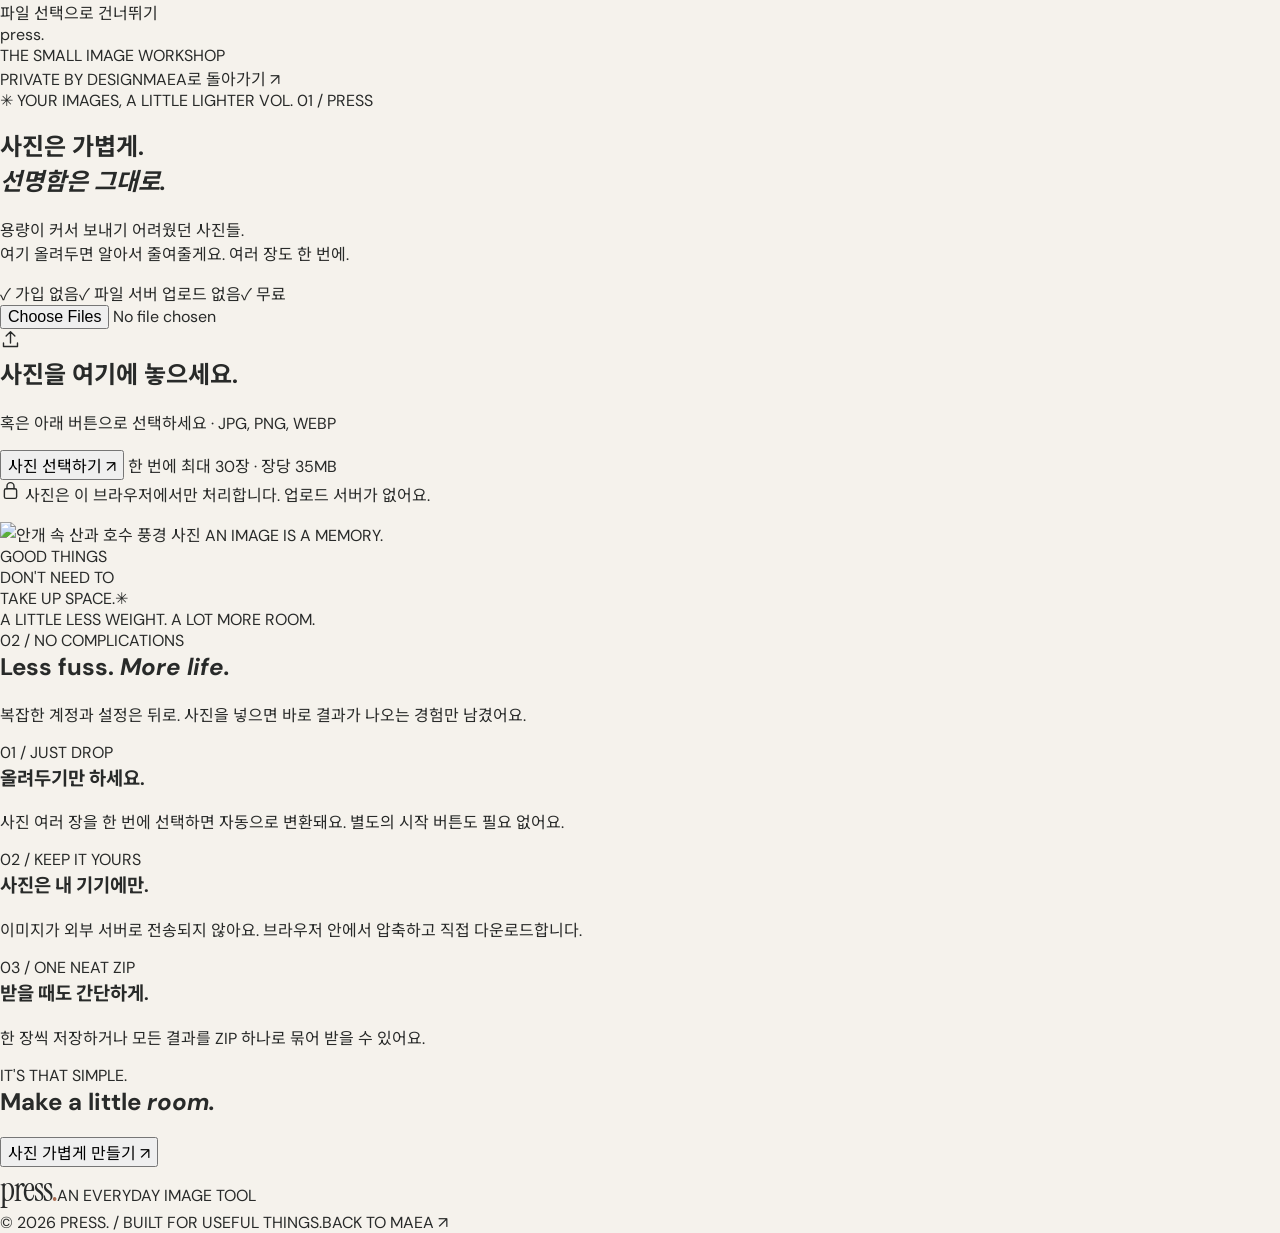
==== commit be416e2a: "redesign: replace impractical postcard app with one-step PRESS image utility" ====
--- a/elsewhere/index.html
+++ b/elsewhere/index.html
@@ -3,11 +3,11 @@
 <head>
   <meta charset="UTF-8">
   <meta name="viewport" content="width=device-width,initial-scale=1,viewport-fit=cover">
-  <meta name="theme-color" content="#f5f2ec">
-  <meta name="description" content="ELSEWHERE — 기억하고 싶은 순간을 한 장의 디지털 엽서로. 나만의 사진, 문장, 장소를 아름답게 편집하고 저장하세요.">
+  <meta name="theme-color" content="#f5f4ee">
+  <meta name="description" content="PRESS. 사진을 한 번에 가볍게. JPG·PNG·WEBP 변환, 용량 압축, 사진 크기 조절, 여러 장 ZIP 저장. 파일은 기기 밖으로 나가지 않아요.">
   <meta property="og:type" content="website">
-  <meta property="og:title" content="ELSEWHERE — The Postcard Atelier">
-  <meta property="og:description" content="Some places never leave us. 여행의 순간을 오래 남기는 작은 아틀리에.">
+  <meta property="og:title" content="PRESS. — 가볍게 만들어, 자유롭게 보내세요.">
+  <meta property="og:description" content="사진을 놓으면 바로 압축. 여러 장도 한 번에. 가입도 서버 업로드도 없는 개인 이미지 도구.">
   <link rel="icon" href="./icon.svg" type="image/svg+xml">
   <link rel="manifest" href="./manifest.webmanifest">
   <link rel="preconnect" href="https://fonts.googleapis.com">
@@ -16,143 +16,99 @@
   <link href="https://fonts.googleapis.com/css2?family=DM+Sans:wght@400;500;600;700&family=DM+Mono:wght@400;500&family=Instrument+Serif:ital@0;1&family=Noto+Sans+KR:wght@300;400;500;600;700&display=swap" rel="stylesheet">
   <link rel="stylesheet" href="./styles.css">
   <script defer src="./app.js"></script>
-  <title>ELSEWHERE — The Postcard Atelier</title>
+  <title>PRESS. — Image Utility</title>
 </head>
 <body>
-  <a class="skip-link" href="#main">본문으로 건너뛰기</a>
-  <div class="site" id="site">
-    <header class="header">
-      <a href="#main" class="logo" aria-label="ELSEWHERE 홈">elsewhere<span class="logo-dot">.</span></a>
-      <nav class="desktop-nav" aria-label="메인 메뉴">
-        <a class="nav-link active" data-nav="discover" href="#discover">발견하기<span class="nav-count">01</span></a>
-        <a class="nav-link" data-nav="collection" href="#collection">컬렉션<span class="nav-count">02</span></a>
-        <button type="button" class="nav-link" id="navArchive">내 보관함<span class="nav-count">03</span></button>
-      </nav>
-      <button type="button" class="header-create" data-open-studio>CREATE A CARD <span aria-hidden="true">↗</span></button>
+  <a class="skip" href="#uploadSection">파일 선택으로 건너뛰기</a>
+  <div class="shell">
+    <header class="site-header">
+      <a class="wordmark" href="./" aria-label="PRESS. 홈">press<span>.</span></a>
+      <div class="header-middle"><span class="header-rule"></span><span>THE SMALL IMAGE WORKSHOP</span></div>
+      <div class="header-right"><span class="privacy-live"><span class="live-dot"></span> PRIVATE BY DESIGN</span><a class="maea-link" href="../">MAEA로 돌아가기 <span>↗</span></a></div>
     </header>
-
     <main id="main">
-      <section class="hero" aria-labelledby="heroTitle">
-        <div class="hero-copy">
-          <div class="hero-overline"><span class="overline-star">✳</span><span>THE POSTCARD ATELIER</span><span class="overline-rule"></span><span>EST. 2026</span></div>
-          <p class="hero-small">For the memories that deserve to stay.</p>
-          <h1 id="heroTitle">Some places<br>never <em>leave us.</em></h1>
-          <p class="hero-korean">쉽게 사라지는 하루 속에서도,<br>우리가 오래 간직하고 싶은 장면들이 있으니까.</p>
-          <div class="hero-actions">
-            <button type="button" class="primary-action" data-open-studio><span>나만의 엽서 만들기</span><span aria-hidden="true">↗</span></button>
-            <a href="#collection" class="quiet-action">풍경 둘러보기 <span aria-hidden="true">↘</span></a>
-          </div>
-          <div class="hero-foot"><span class="hand-spark">✧</span><span>MADE OF PLACES, PEOPLE & THE LITTLE THINGS.</span></div>
+      <section class="intro" aria-labelledby="mainTitle">
+        <div class="intro-left">
+          <p class="eyebrow"><span class="asterisk">✳</span> YOUR IMAGES, A LITTLE LIGHTER <span class="eyebrow-counter">VOL. 01 / PRESS</span></p>
+          <h1 id="mainTitle">사진은 가볍게.<br><em>선명함은 그대로.</em></h1>
+          <p class="intro-lead">용량이 커서 보내기 어려웠던 사진들.<br>여기 올려두면 알아서 줄여줄게요. 여러 장도 한 번에.</p>
+          <div class="intro-facts"><span><span class="fact-check">✓</span> 가입 없음</span><span><span class="fact-check">✓</span> 파일 서버 업로드 없음</span><span><span class="fact-check">✓</span> 무료</span></div>
+          <section class="drop-area" id="uploadSection" aria-labelledby="dropTitle">
+            <input type="file" class="visually-hidden" id="fileInput" accept="image/jpeg,image/png,image/webp" multiple aria-describedby="dropHelp">
+            <div class="drop-text">
+              <span class="drop-mark" aria-hidden="true"><svg viewBox="0 0 24 24"><path d="M12 16V3M7 8l5-5 5 5M4 16v4h16v-4"/></svg></span>
+              <div>
+                <h2 id="dropTitle">사진을 여기에 놓으세요<span>.</span></h2>
+                <p id="dropHelp">혹은 아래 버튼으로 선택하세요 · JPG, PNG, WEBP</p>
+              </div>
+            </div>
+            <button type="button" id="chooseFiles" class="upload-button">사진 선택하기 <span aria-hidden="true">↗</span></button>
+            <span class="drop-footnote">한 번에 최대 30장 · 장당 35MB</span>
+          </section>
+          <p class="privacy-note"><svg viewBox="0 0 24 24" aria-hidden="true"><rect x="5" y="10" width="14" height="11" rx="2"/><path d="M8 10V7a4 4 0 0 1 8 0v3"/></svg> 사진은 이 브라우저에서만 처리합니다. 업로드 서버가 없어요.</p>
         </div>
-        <div class="hero-visual" aria-label="여행지 사진으로 만든 엽서 미리보기">
-          <div class="hero-photo-mat">
-            <img class="hero-photo" src="https://images.unsplash.com/photo-1533105079780-92b9be482077?auto=format&fit=crop&w=1200&q=85" alt="햇빛이 비치는 지중해 마을 건축물" fetchpriority="high">
-            <span class="hero-photo-meta">NO. 001 &nbsp; — &nbsp; A PLACE TO REMEMBER</span>
-            <div class="photo-bottom"><span class="photo-script">Wish you were here.</span><span class="photo-coord">SUMMER NOTES<br>ISSUE N°01</span></div>
-          </div>
-          <div class="hero-visual-foot"><span>FIG. 01 — AN ORDINARY MOMENT, KEPT FOREVER.</span><span>THE ART OF REMEMBERING ↗</span></div>
-          <span class="hero-visual-vertical">BETTER SENT THAN FORGOTTEN / ISSUE N°01</span>
+        <div class="intro-photo" aria-label="사진 작업을 위한 영감 이미지">
+          <img src="https://images.unsplash.com/photo-1470770841072-f978cf4d019e?auto=format&fit=crop&w=1300&q=86" alt="안개 속 산과 호수 풍경 사진" fetchpriority="high">
+          <span class="photo-top">AN IMAGE IS A MEMORY.</span>
+          <div class="photo-caption"><span>GOOD THINGS<br>DON'T NEED TO<br>TAKE UP SPACE.</span><span>✳</span></div>
+          <span class="photo-edge">A LITTLE LESS WEIGHT. A LOT MORE ROOM.</span>
         </div>
       </section>
 
-      <div class="ticker" aria-hidden="true"><div class="ticker-track"><span>COLLECT MOMENTS</span><span class="ticker-spark">✳</span><span>NOT THINGS</span><span class="ticker-spark">✳</span><span>KEEP THE FEELING</span><span class="ticker-spark">✳</span><span>COLLECT MOMENTS</span><span class="ticker-spark">✳</span><span>NOT THINGS</span><span class="ticker-spark">✳</span><span>KEEP THE FEELING</span><span class="ticker-spark">✳</span></div></div>
-
-      <section id="discover" class="intro-strip">
-        <span class="section-number">01 / DISCOVER THE ATELIER</span>
-        <div><h2>Memories are <em>made,</em><br>not just taken.</h2><p>빛이 좋았던 오후, 우연히 걸어 들어간 골목, 특별한 이유 없이 좋아졌던 풍경.<br>그런 순간을 사진 한 장과 짧은 문장으로 남겨보세요.</p></div>
-        <span class="intro-scribble" aria-hidden="true">✳</span>
-      </section>
-
-      <section class="collection" id="collection" aria-labelledby="collectionHeading">
-        <div class="section-heading">
-          <div><span class="section-number">02 / THE DESTINATION EDIT</span><h2 id="collectionHeading">Pick a place, <em>find a feeling.</em></h2></div>
-          <div class="heading-note"><span>6 SCENES / INFINITE STORIES</span><span>↙ SELECT TO CREATE</span></div>
+      <section id="resultsSection" class="results" hidden aria-labelledby="resultsHeading">
+        <div class="section-top"><div><span class="kicker">01 / YOUR BATCH</span><h2 id="resultsHeading">All ready to <em>go.</em></h2></div><button type="button" class="quiet-link" id="addMore">＋ 사진 더 추가</button></div>
+        <div class="results-summary">
+          <div class="summary-primary"><span>절약한 공간</span><strong id="savedPercent">—</strong><span class="summary-foot">원본과 변환 결과의 합계 비교</span></div>
+          <div class="summary-secondary"><div><span>원본</span><strong id="totalBefore">—</strong></div><span class="summary-chevron">→</span><div><span>변환 후</span><strong id="totalAfter">—</strong></div></div>
+          <div class="batch-actions"><button type="button" class="download-all" id="downloadAll" disabled><svg viewBox="0 0 24 24" aria-hidden="true"><path d="M12 3v12m0 0-5-5m5 5 5-5M4 17v4h16v-4"/></svg> 전체 ZIP 저장 <span>↗</span></button><span>파일은 다운로드 전까지 이 탭에만 머물러요.</span></div>
         </div>
-        <div class="destination-grid" id="destinationGrid" aria-label="엽서 배경 풍경 고르기"></div>
-      </section>
-
-      <section class="feature" id="howItWorks">
-        <div class="feature-photo">
-          <img src="https://images.unsplash.com/photo-1519681393784-d120267933ba?auto=format&fit=crop&w=1100&q=84" alt="별이 빛나는 밤, 눈 덮인 산의 풍경" loading="lazy">
-          <span>EVERY MOMENT HAS A STORY TO TELL.</span>
-        </div>
-        <div class="feature-content"><span class="section-number">03 / THE SMALL DETAILS</span><h2>An ordinary<br>image, an<br><em>extraordinary</em><br>memory.</h2>
-          <p>사진을 고르고, 순간의 제목과 이야기를 적고, 마음에 드는 종이의 질감을 선택하세요. 한 장의 엽서를 완성하는 과정까지 즐길 수 있도록.</p>
-          <div class="feature-steps"><div><span>01</span><span>풍경을 고르거나 내 사진 업로드</span></div><div><span>02</span><span>장소와 그날의 문장을 적기</span></div><div><span>03</span><span>고해상도 엽서로 저장하고 간직하기</span></div></div>
-          <button type="button" class="feature-link" data-open-studio>아틀리에 입장하기 <span>↗</span></button>
+        <div class="list-head"><span id="listCount">FILES / 0</span><div><span id="progressText" role="status">준비 중...</span><button id="clearAll" type="button">전체 비우기 ✕</button></div></div>
+        <div class="file-list" id="fileList" aria-live="polite"></div>
+        <div class="settings-section">
+          <details id="advanced">
+            <summary><span>⚙</span><strong>압축 설정</strong><small>원하면 바꿀 수 있어요. 기본값 그대로 써도 충분해요.</small><span class="settings-arrow">⌄</span></summary>
+            <div class="settings-grid">
+              <label class="setting"><span class="setting-title">출력 형식</span><span class="setting-help">자동은 사진 종류에 맞게 선택</span>
+                <select id="formatSelect"><option value="auto">자동 추천</option><option value="jpeg">JPG · 호환성 우선</option><option value="webp">WEBP · 용량 우선</option><option value="png">PNG · 무손실</option></select>
+              </label>
+              <label class="setting"><span class="setting-title">최대 이미지 크기</span><span class="setting-help">원본보다 작은 경우에만 줄여요</span>
+                <select id="sizeSelect"><option value="2560">2560px · 권장</option><option value="1600">1600px · 더 작게</option><option value="1080">1080px · 공유용</option><option value="0">원본 크기 유지</option></select>
+              </label>
+              <label class="setting quality-setting"><span class="setting-title">압축 강도 <span id="qualityText">82%</span></span><span class="setting-help">값이 높을수록 선명하지만 파일이 커져요</span>
+                <input id="qualityRange" type="range" min="50" max="95" value="82" step="1">
+              </label>
+            </div>
+            <div class="settings-bottom"><span>설정을 바꾸면 사진을 자동으로 다시 처리해요. PNG는 품질 수치가 적용되지 않아요.</span><button id="resetSettings" type="button">기본 설정 복원 ↗</button></div>
+          </details>
         </div>
       </section>
 
-      <section class="archive-section" id="archive" aria-labelledby="archiveHeading">
-        <div class="section-heading">
-          <div><span class="section-number">04 / YOUR LITTLE ARCHIVE</span><h2 id="archiveHeading">A collection of <em>your own.</em></h2></div>
-          <div class="archive-stat"><span id="archiveCount">00</span><span>POSTCARDS KEPT</span></div>
+      <section class="benefits" id="why">
+        <div class="section-top benefits-title"><div><span class="kicker">02 / NO COMPLICATIONS</span><h2>Less fuss. <em>More life.</em></h2></div><p>복잡한 계정과 설정은 뒤로. 사진을 넣으면 바로 결과가 나오는 경험만 남겼어요.</p></div>
+        <div class="benefits-grid">
+          <div class="benefit"><span class="benefit-index">01 / JUST DROP</span><h3>올려두기만 하세요.</h3><p>사진 여러 장을 한 번에 선택하면 자동으로 변환돼요. 별도의 시작 버튼도 필요 없어요.</p></div>
+          <div class="benefit"><span class="benefit-index">02 / KEEP IT YOURS</span><h3>사진은 내 기기에만.</h3><p>이미지가 외부 서버로 전송되지 않아요. 브라우저 안에서 압축하고 직접 다운로드합니다.</p></div>
+          <div class="benefit"><span class="benefit-index">03 / ONE NEAT ZIP</span><h3>받을 때도 간단하게.</h3><p>한 장씩 저장하거나 모든 결과를 ZIP 하나로 묶어 받을 수 있어요.</p></div>
         </div>
-        <div class="archive-controls">
-          <div class="archive-search"><svg viewBox="0 0 24 24" aria-hidden="true"><circle cx="10.7" cy="10.7" r="6.5"/><path d="m16 16 4.6 4.6"/></svg><label class="sr-only" for="archiveSearch">엽서 검색</label><input type="search" id="archiveSearch" placeholder="장소나 제목으로 검색..." autocomplete="off"></div>
-          <div class="archive-tabs" role="group" aria-label="보관함 필터"><button type="button" class="archive-tab active" data-filter="all" aria-pressed="true">전체</button><button type="button" class="archive-tab" data-filter="favorite" aria-pressed="false">즐겨찾기 ♡</button></div>
-        </div>
-        <div id="archiveGrid" class="archive-grid" aria-live="polite"></div>
       </section>
-
-      <section class="endnote">
-        <span class="endnote-star">✳</span><p>Do not forget<br>to <em>remember.</em></p><button type="button" data-open-studio>BEGIN A NEW MEMORY <span>↗</span></button>
-      </section>
+      <section class="final-cta"><div><span class="kicker">IT'S THAT SIMPLE.</span><h2>Make a little <em>room.</em></h2></div><button type="button" id="bottomChoose">사진 가볍게 만들기 <span>↗</span></button></section>
     </main>
-
-    <footer class="footer"><span class="footer-logo">elsewhere<span>.</span></span><div><span>THE POSTCARD ATELIER © 2026</span><span>MADE FOR ALL THE PLACES YOU CARRY.</span></div><a href="https://unsplash.com/license" target="_blank" rel="noopener noreferrer">Photography via Unsplash ↗</a></footer>
+    <footer><div><span class="footer-logo">press<span>.</span></span><span>AN EVERYDAY IMAGE TOOL</span></div><span>© 2026 PRESS. / BUILT FOR USEFUL THINGS.</span><a href="../">BACK TO MAEA ↗</a></footer>
   </div>
 
-  <nav class="mobile-nav" aria-label="모바일 탐색">
-    <a href="#discover" class="mobile-nav-link active" data-mobile-target="discover"><svg viewBox="0 0 24 24"><path d="m3 11 9-7 9 7M5 10v10h14V10M9.5 20v-7h5v7"/></svg><span>발견</span></a>
-    <a href="#collection" class="mobile-nav-link" data-mobile-target="collection"><svg viewBox="0 0 24 24"><rect x="3" y="4" width="18" height="16" rx="2"/><path d="m6 16 5-5 3 3 3-5 3 4"/></svg><span>풍경</span></a>
-    <button type="button" class="mobile-nav-create" data-open-studio aria-label="엽서 만들기"><span>＋</span></button>
-    <button type="button" class="mobile-nav-link" data-mobile-archive><svg viewBox="0 0 24 24"><path d="M3 4h18v5H3zM5 9v11h14V9M9 13h6"/></svg><span>보관함</span></button>
-    <button type="button" class="mobile-nav-link" id="mobileAbout"><svg viewBox="0 0 24 24"><circle cx="12" cy="12" r="9"/><path d="M12 11v5M12 8h.01"/></svg><span>소개</span></button>
-  </nav>
-
-  <div id="studio" class="studio" hidden role="dialog" aria-modal="true" aria-labelledby="studioTitle">
-    <div class="studio-head">
-      <div class="studio-brand"><span class="studio-brand-name">elsewhere<span>.</span></span><span class="studio-head-rule"></span><span>THE POSTCARD STUDIO</span></div>
-      <div class="studio-head-right"><span class="unsaved-indicator" id="unsavedIndicator">NEW MEMORY</span><button id="closeStudio" type="button" class="studio-close" aria-label="편집기 닫기">닫기 <span>✕</span></button></div>
-    </div>
-    <div class="studio-mobile-switch" role="group" aria-label="작업 화면"><button type="button" class="switch-btn active" data-mobile-view="edit" aria-pressed="true">01. 편집</button><button type="button" class="switch-btn" data-mobile-view="preview" aria-pressed="false">02. 엽서 미리보기</button></div>
-    <div class="studio-layout" id="studioLayout">
-      <div class="studio-form-side">
-        <div class="studio-overline">MADE BY YOU / FROM SOMEWHERE</div>
-        <h2 id="studioTitle">Make something<br><em>worth keeping.</em></h2>
-        <p class="studio-intro">자신만의 장면을 담아보세요. 모든 내용은 이 기기에만 보관됩니다.</p>
-        <div class="form-section">
-          <div class="form-section-title"><span>01</span><h3>Choose your scene.</h3><span>이미지</span></div>
-          <div id="imagePicker" class="image-picker" role="group" aria-label="배경 사진 선택"></div>
-          <label class="upload-photo" for="fileInput"><span>＋</span><span>내 사진 업로드</span><span>JPG / PNG / WEBP</span></label>
-          <input class="sr-only" type="file" id="fileInput" accept="image/jpeg,image/png,image/webp">
-          <div class="zoom-input"><label for="imageZoom">사진 확대</label><input type="range" id="imageZoom" min="100" max="165" step="1" value="100"><span id="zoomValue">100%</span></div>
-          <p class="microcopy">사진은 20MB 이하로 업로드해 주세요. 업로드 사진은 저장 시 기기에 보관돼요.</p>
-        </div>
-        <div class="form-section">
-          <div class="form-section-title"><span>02</span><h3>Put it into words.</h3><span>문장</span></div>
-          <div class="field-row"><label for="titleInput">엽서 제목 <span>MAX 60</span></label><input id="titleInput" type="text" maxlength="60" placeholder="The light we followed" autocomplete="off"></div>
-          <div class="field-line"><div class="field-row"><label for="placeInput">장소</label><input id="placeInput" type="text" maxlength="55" placeholder="Somewhere, Italy" autocomplete="off"></div><div class="field-row"><label for="dateInput">날짜</label><input type="date" id="dateInput"></div></div>
-          <div class="field-row"><label for="messageInput">그날의 한 문장 <span>MAX 240</span></label><textarea id="messageInput" maxlength="240" rows="4" placeholder="말로 다 담지 못한 순간을 남겨보세요."></textarea><span id="charCount" class="char-count">0 / 240</span></div>
-        </div>
-        <div class="form-section">
-          <div class="form-section-title"><span>03</span><h3>The final touch.</h3><span>스타일</span></div>
-          <div id="templatePicker" class="template-picker" role="group" aria-label="엽서 템플릿"><button class="template-btn selected" type="button" data-template="editorial" aria-pressed="true"><span class="template-swatch editorial-swatch"><i>Paris</i></span><strong>EDITORIAL</strong><small>잡지 속 한 장</small></button><button class="template-btn" type="button" data-template="cinema" aria-pressed="false"><span class="template-swatch cinema-swatch"><i>02 / FRAME</i></span><strong>CINEMA</strong><small>영화의 한 장면</small></button><button class="template-btn" type="button" data-template="classic" aria-pressed="false"><span class="template-swatch classic-swatch"><i>POSTCARD</i></span><strong>HERITAGE</strong><small>오래된 엽서</small></button></div>
-          <div class="orientation-row"><span>엽서 비율</span><div role="group" aria-label="엽서 방향"><button type="button" class="orient-btn selected" data-orientation="landscape" aria-pressed="true">가로</button><button type="button" class="orient-btn" data-orientation="portrait" aria-pressed="false">세로</button></div></div>
-        </div>
-        <div class="studio-form-foot"><button id="savePostcard" type="button" class="save-button">내 보관함에 저장 <span>↗</span></button><span class="studio-privacy">✳ No account. No tracking. Just memories.</span></div>
+  <div class="compare-backdrop" id="compareBackdrop" hidden>
+    <section class="compare-sheet" role="dialog" aria-modal="true" aria-labelledby="compareTitle">
+      <div class="compare-header"><div><span class="kicker">BEFORE / AFTER</span><h2 id="compareTitle">결과 비교</h2></div><button type="button" id="closeCompare" class="compare-close" aria-label="닫기">✕</button></div>
+      <div class="compare-stage" id="compareStage">
+        <img id="compareBefore" src="" alt="원본 이미지">
+        <img id="compareAfter" src="" alt="변환된 이미지">
+        <div class="compare-divider" id="compareDivider"><span>↔</span></div>
+        <span class="compare-label left">원본</span><span class="compare-label right">변환 후</span>
+        <label class="visually-hidden" for="compareRange">비교 위치</label><input id="compareRange" type="range" min="0" max="100" value="50" aria-label="전후 비교 슬라이더">
       </div>
-      <div class="studio-preview-side">
-        <div class="preview-top"><div><span>LIVE PREVIEW / FRONT & BACK</span><p>Almost like holding it in your hands.</p></div><div class="front-back-toggle" role="group" aria-label="엽서 앞뒷면"><button type="button" class="active" data-face="front" aria-pressed="true">앞면</button><button type="button" data-face="back" aria-pressed="false">뒷면</button></div></div>
-        <div id="canvasStage" class="canvas-stage"><canvas id="postcardCanvas" role="img" aria-label="완성 중인 엽서 미리보기" width="1600" height="1200"></canvas><div id="canvasLoading" class="canvas-loading" hidden>이미지를 불러오는 중...</div></div>
-        <div class="preview-footer"><div class="preview-format"><span class="preview-light"></span><span id="formatLabel">1600 × 1200 PX · PNG</span></div><div class="preview-actions"><button type="button" id="sharePostcard" class="preview-quiet">공유 <span>↗</span></button><button type="button" id="downloadPostcard" class="download-button"><svg viewBox="0 0 24 24" aria-hidden="true"><path d="M12 3v12m0 0-5-5m5 5 5-5M4 17v4h16v-4"/></svg><span>PNG 다운로드</span></button></div></div>
-        <div class="preview-fineprint">THIS IS YOURS TO KEEP. THE MOMENT IS ALREADY ENOUGH.</div>
-      </div>
-    </div>
+      <div class="compare-bottom"><p id="compareStats">사진 준비 중</p><button type="button" id="compareDownload">이 사진 저장하기 ↗</button></div>
+    </section>
   </div>
-
-  <div class="dialog-cover" id="confirmDialog" hidden><div class="confirm-box" role="alertdialog" aria-modal="true" aria-labelledby="confirmTitle" aria-describedby="confirmText"><span class="confirm-kicker">A LITTLE REMINDER</span><h2 id="confirmTitle">잠깐만요.</h2><p id="confirmText">정말 진행할까요?</p><div><button id="cancelConfirm" type="button">취소</button><button id="acceptConfirm" type="button">계속하기 ↗</button></div></div></div>
-  <div id="toast" class="toast" role="status" aria-live="polite"></div>
+  <div class="toast" id="toast" role="status" aria-live="polite"></div>
 </body>
 </html>
--- a/elsewhere/styles.css
+++ b/elsewhere/styles.css
@@ -300,3 +300,7 @@
   .studio-form-side{padding-inline:17px}.studio-form-side h2{font-size:50px}.image-picker{gap:4px}.upload-photo>span:last-child{font-size:7px}
 }
 @media(prefers-reduced-motion:reduce){*,*::before,*::after{scroll-behavior:auto!important;animation-duration:.01ms!important;transition-duration:.01ms!important}.ticker-track{animation:none}}
+
+/* Uploaded artwork state */
+.upload-photo.selected-photo{background:#e8e0d5;border-color:#a66f56;color:#8b5946}
+.upload-photo.selected-photo>span:first-child{color:#9d6248}
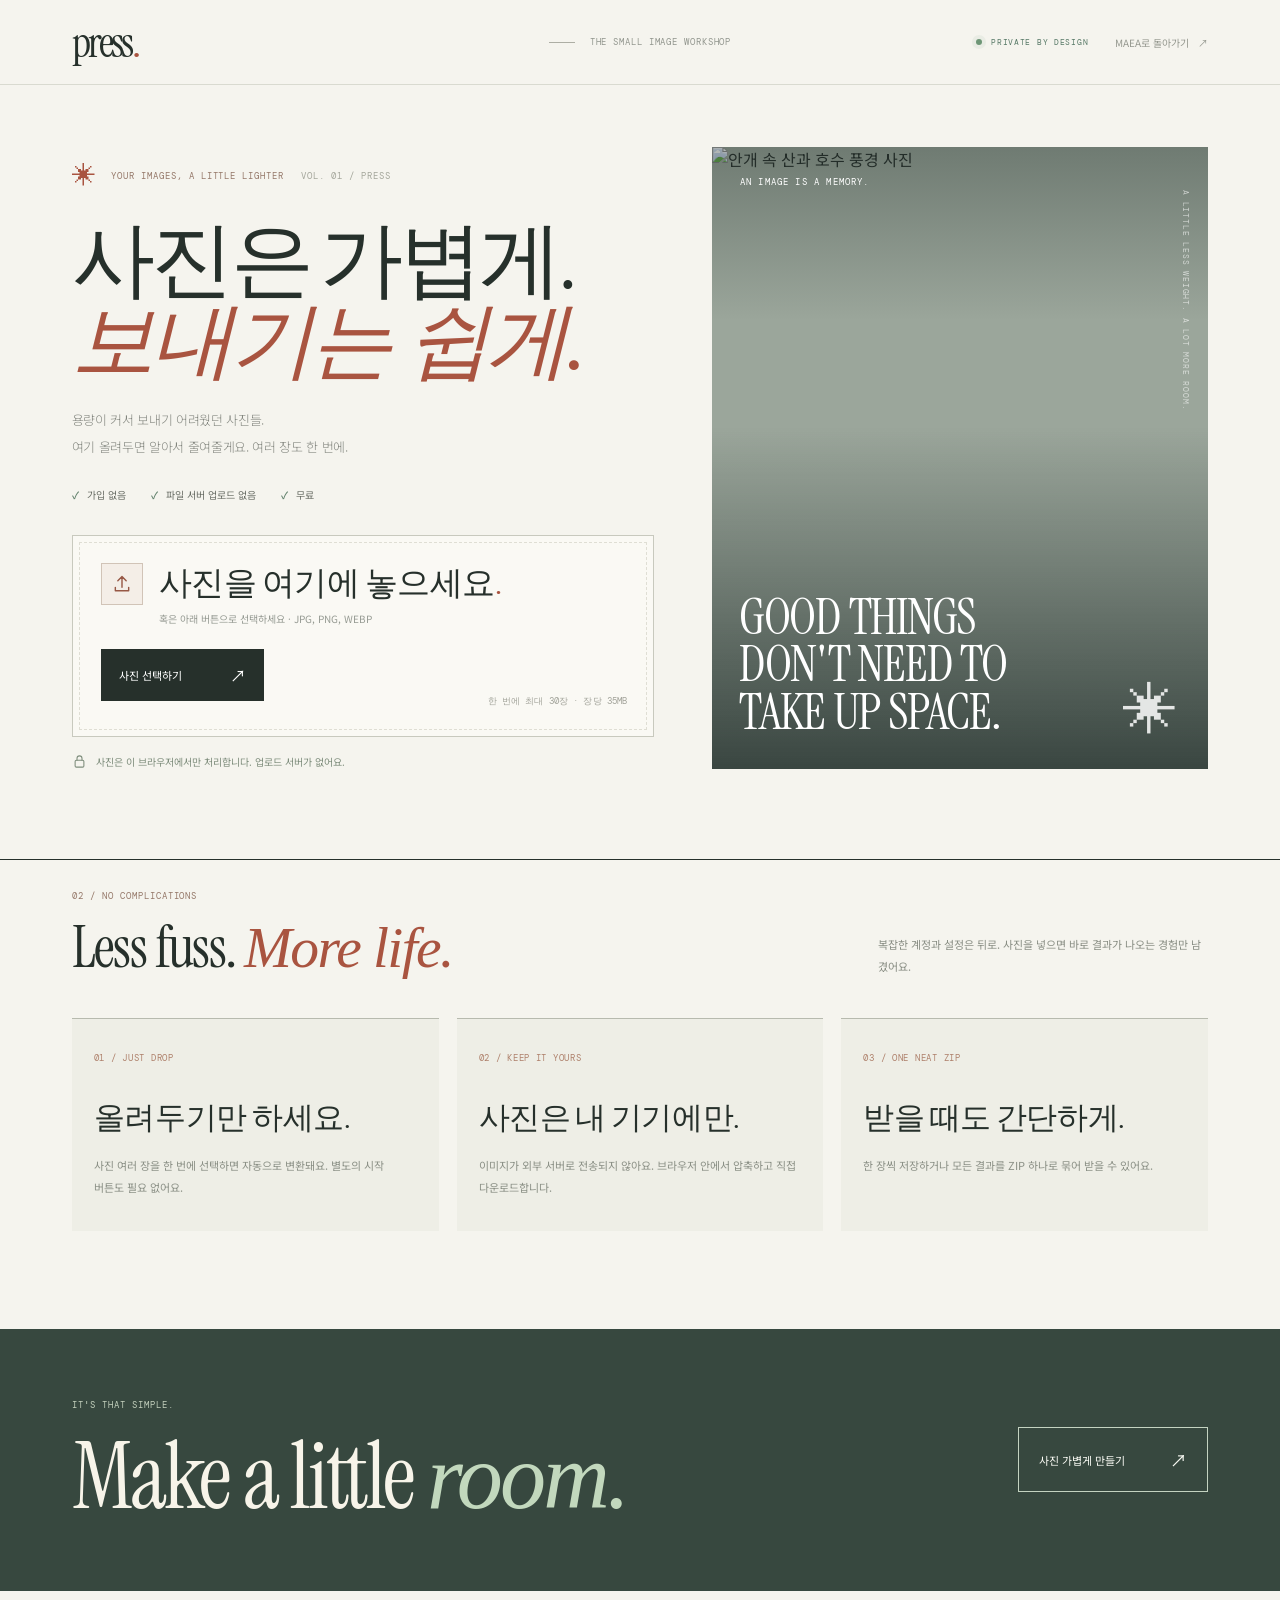
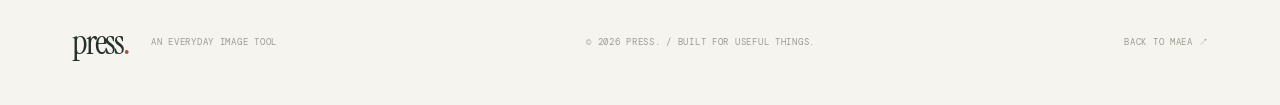
==== commit 14c5457c: "copy: avoid promising lossless compression" ====
--- a/elsewhere/index.html
+++ b/elsewhere/index.html
@@ -30,7 +30,7 @@
       <section class="intro" aria-labelledby="mainTitle">
         <div class="intro-left">
           <p class="eyebrow"><span class="asterisk">✳</span> YOUR IMAGES, A LITTLE LIGHTER <span class="eyebrow-counter">VOL. 01 / PRESS</span></p>
-          <h1 id="mainTitle">사진은 가볍게.<br><em>선명함은 그대로.</em></h1>
+          <h1 id="mainTitle">사진은 가볍게.<br><em>보내기는 쉽게.</em></h1>
           <p class="intro-lead">용량이 커서 보내기 어려웠던 사진들.<br>여기 올려두면 알아서 줄여줄게요. 여러 장도 한 번에.</p>
           <div class="intro-facts"><span><span class="fact-check">✓</span> 가입 없음</span><span><span class="fact-check">✓</span> 파일 서버 업로드 없음</span><span><span class="fact-check">✓</span> 무료</span></div>
           <section class="drop-area" id="uploadSection" aria-labelledby="dropTitle">
--- a/elsewhere/styles.css
+++ b/elsewhere/styles.css
@@ -1,306 +1,173 @@
-/* ELSEWHERE / The Postcard Atelier */
-:root{
-  --paper:#f5f2ec;--cream:#eeebe4;--linen:#e6e1d7;--ink:#282a29;--muted:#908f88;--line:#dcd6cb;--terra:#aa6d53;--wine:#773c3a;
-  --serif:"Instrument Serif",Georgia,serif;--sans:"DM Sans","Noto Sans KR",system-ui,sans-serif;--mono:"DM Mono",monospace
+:root{--page:#f5f4ee;--ink:#26302b;--muted:#808680;--line:#d9dad0;--accent:#a95440;--accent-dark:#763e32;--forest:#314b3e;--serif:"Instrument Serif",Georgia,serif;--sans:"DM Sans","Noto Sans KR",system-ui,sans-serif;--mono:"DM Mono",monospace}
+*,*::before,*::after{box-sizing:border-box}
+html{scroll-behavior:smooth}
+body{margin:0;background:var(--page);color:var(--ink);font-family:var(--sans);min-width:320px;-webkit-font-smoothing:antialiased}
+button,input,select{font:inherit}button{cursor:pointer}button:disabled{cursor:not-allowed;opacity:.45}
+a{color:inherit;text-decoration:none}
+button:focus-visible,a:focus-visible,input:focus-visible,select:focus-visible,summary:focus-visible{outline:2px solid #c36748;outline-offset:4px}
+svg{width:22px;height:22px;fill:none;stroke:currentColor;stroke-width:1.7;stroke-linecap:round;stroke-linejoin:round}
+[hidden]{display:none!important}
+.visually-hidden{position:absolute!important;width:1px;height:1px;overflow:hidden;padding:0;margin:-1px;border:0;clip:rect(0 0 0 0);white-space:nowrap}
+.skip{position:fixed;top:-80px;left:18px;background:var(--ink);color:#fff;padding:12px 18px;z-index:80}.skip:focus{top:15px}
+.shell{max-width:1780px;margin:0 auto}
+.site-header{height:85px;border-bottom:1px solid var(--line);display:grid;grid-template-columns:1fr 1fr 1fr;align-items:center;padding:0 clamp(25px,5.6vw,105px)}
+.wordmark{font:400 43px/.9 var(--serif);letter-spacing:-.065em;width:max-content}.wordmark span,.footer-logo span{color:var(--accent)}
+.header-middle{display:flex;gap:15px;align-items:center;justify-content:center;font:9px var(--mono);letter-spacing:.1em;color:#92968e;white-space:nowrap}
+.header-rule{height:1px;width:26px;background:#adaea4}
+.header-right{display:flex;justify-content:flex-end;align-items:center;gap:27px;white-space:nowrap}
+.privacy-live{font:8px var(--mono);letter-spacing:.09em;color:#567866;display:flex;align-items:center;gap:9px}
+.live-dot{height:6px;width:6px;background:#6e9676;border-radius:50%;box-shadow:0 0 0 4px #86ab8c1b}
+.maea-link{font:10px "Noto Sans KR",sans-serif;color:#95988f}.maea-link span{margin-left:6px}.maea-link:hover{color:var(--accent)}
+.intro{padding:62px clamp(25px,5.6vw,105px) 90px;display:grid;grid-template-columns:minmax(0,1.08fr) minmax(0,.92fr);gap:clamp(25px,4.5vw,79px);align-items:start}
+.intro-left{padding-top:21px;min-width:0}
+.eyebrow,.kicker{font:9px var(--mono);letter-spacing:.11em;color:#957869;display:flex;align-items:center;gap:14px}
+.eyebrow{margin:0 0 35px;flex-wrap:wrap}.asterisk{font-size:24px;color:var(--accent);line-height:.7}
+.eyebrow-counter{color:#a4a69b;margin-left:3px}.intro h1{font:400 clamp(67px,6.5vw,112px)/.98 var(--serif);letter-spacing:-.043em;margin:0 0 24px;word-break:keep-all}
+.intro h1 em,.section-top h2 em,.final-cta h2 em{font-weight:400;color:var(--accent)}
+.intro-lead{font:300 13px/2.05 "Noto Sans KR",sans-serif;color:#82857e;letter-spacing:-.026em;margin:0}
+.intro-facts{display:flex;flex-wrap:wrap;align-items:center;gap:15px 25px;color:#696d65;font:10px "Noto Sans KR",sans-serif;margin:27px 0 33px}
+.intro-facts>span{display:flex;align-items:center;gap:8px}.fact-check{color:#63826d;font-weight:600}
+.drop-area{position:relative;border:1px solid #c8c9be;background:#faf9f4;min-height:202px;padding:27px 28px 22px;overflow:hidden;transition:border-color .2s,background .2s,box-shadow .2s}
+.drop-area::before{content:"";position:absolute;inset:6px;border:1px dashed #dfded4;pointer-events:none}
+.drop-area:hover,.drop-area.dragover{border-color:#bf785c;background:#fffdf8;box-shadow:0 10px 30px #4d38230b}
+.drop-area.dragover::before{border-color:#ba805d}
+.drop-text{display:flex;gap:16px;align-items:flex-start;position:relative;z-index:1}
+.drop-mark{width:42px;height:42px;display:grid;place-items:center;color:#975845;flex:none;border:1px solid #d1c4b7;background:#f4eee7}
+.drop-mark svg{width:20px;height:20px}
+.drop-text h2{font:400 clamp(24px,2.6vw,36px)/1.08 var(--serif);letter-spacing:-.015em;margin:2px 0 9px}.drop-text h2 span{color:var(--accent)}
+.drop-text p{font:10px/1.7 "Noto Sans KR",sans-serif;color:#969b93;margin:0}
+.upload-button{position:relative;z-index:1;margin-top:22px;background:var(--ink);color:white;border:1px solid var(--ink);padding:13px 17px;min-width:163px;display:flex;align-items:center;justify-content:space-between;gap:22px;font:11px "Noto Sans KR",sans-serif;transition:background .2s,transform .2s}
+.upload-button span{font-size:16px}.upload-button:hover{background:var(--accent-dark);transform:translateY(-1px);border-color:var(--accent-dark)}
+.drop-footnote{position:absolute;bottom:28px;right:26px;color:#a2a39a;font:9px var(--mono);letter-spacing:.015em}
+.privacy-note{display:flex;align-items:center;gap:9px;margin:17px 0 0;color:#7e8d7c;font:10px "Noto Sans KR",sans-serif}
+.privacy-note svg{width:15px;height:15px}
+.intro-photo{position:relative;height:100%;min-height:580px;align-self:stretch;overflow:hidden;background:#9ba69b;isolation:isolate}
+.intro-photo img{position:absolute;inset:0;width:100%;height:100%;object-fit:cover;display:block;filter:saturate(.8) contrast(.95);transition:transform .8s}
+.intro-photo:hover img{transform:scale(1.035)}
+.intro-photo::after{content:"";position:absolute;inset:0;background:linear-gradient(0deg,#081513a9,transparent 55%),linear-gradient(180deg,#0d1b174f,transparent 28%);pointer-events:none}
+.photo-top{position:absolute;z-index:1;top:29px;left:28px;color:#fff;font:9px var(--mono);letter-spacing:.13em}
+.photo-caption{position:absolute;z-index:1;left:27px;bottom:33px;right:30px;display:flex;align-items:end;justify-content:space-between;gap:12px;color:#fff}
+.photo-caption>span:first-child{font:400 clamp(32px,3.9vw,65px)/.95 var(--serif);letter-spacing:-.025em}
+.photo-caption>span:last-child{font:55px var(--serif);line-height:.9;opacity:.85}
+.photo-edge{position:absolute;right:17px;top:43px;z-index:1;writing-mode:vertical-rl;color:#fff9;font:8px var(--mono);letter-spacing:.1em}
+.results{border-top:1px solid var(--ink);padding:22px clamp(25px,5.6vw,105px) 93px;animation:fade-up .5s both;scroll-margin-top:22px}
+.section-top{display:flex;justify-content:space-between;align-items:end;gap:22px;margin-bottom:25px}
+.section-top h2{font:400 clamp(43px,4.5vw,73px)/1 var(--serif);letter-spacing:-.028em;margin:17px 0 0}
+.quiet-link{border:0;background:none;padding:9px 0;border-bottom:1px solid #b9b7a9;color:#69796c;font:11px "Noto Sans KR",sans-serif;white-space:nowrap}.quiet-link:hover{color:var(--accent)}
+.results-summary{display:grid;grid-template-columns:minmax(190px,1fr) minmax(230px,1.45fr) minmax(225px,1.25fr);background:#ecece4;border:1px solid #e1e2d8;min-height:157px}
+.summary-primary,.summary-secondary,.batch-actions{padding:26px 26px}
+.summary-primary{display:flex;flex-direction:column;justify-content:space-between;border-right:1px solid #d1d5c9}.summary-primary>span:first-child,.summary-secondary span:not(.summary-chevron){color:#7b837a;font:11px "Noto Sans KR",sans-serif}.summary-primary strong{font:400 62px/.95 var(--serif);color:#476d52;margin-top:8px}.summary-foot{font:9px/1.7 "Noto Sans KR",sans-serif;color:#a1a69f}
+.summary-secondary{display:flex;align-items:center;justify-content:space-around;gap:10px;border-right:1px solid #d1d5c9}.summary-secondary>div{display:flex;flex-direction:column;gap:17px}.summary-secondary strong{font:400 clamp(25px,2.7vw,43px)/1 var(--serif);white-space:nowrap}.summary-chevron{font:22px var(--serif);color:#b4bbae}
+.batch-actions{display:flex;align-items:stretch;justify-content:center;flex-direction:column;gap:11px}
+.download-all{padding:17px 15px;background:var(--forest);color:#f8f9ed;border:0;display:flex;justify-content:center;align-items:center;gap:12px;font:11px "Noto Sans KR",sans-serif}
+.download-all:hover:not(:disabled){background:#436b51}.download-all svg{height:18px;width:18px}.download-all>span{margin-left:auto;font:16px var(--serif)}
+.batch-actions>span{color:#9c9e96;font:9px/1.5 "Noto Sans KR",sans-serif;text-align:center}
+.list-head{display:flex;justify-content:space-between;align-items:center;gap:15px;padding:28px 0 13px;border-bottom:1px solid #c9ccc1;color:#858a80;font:9px var(--mono);letter-spacing:.09em}
+.list-head>div{display:flex;gap:20px;align-items:center}
+#progressText{color:#668470;text-align:right}
+#clearAll{border:0;background:none;padding:6px 0;color:#99978e;font:10px "Noto Sans KR",sans-serif}.list-head button:hover{color:#a45b46}
+.file-list{min-height:70px}
+.file-row{display:grid;grid-template-columns:77px minmax(0,1fr) minmax(115px,.5fr) minmax(145px,.62fr) auto;align-items:center;gap:19px;padding:16px 8px 16px 0;border-bottom:1px solid #dddcd2;min-width:0}
+.file-thumb{width:77px;height:77px;background:#d5d5cd;display:block;object-fit:cover}
+.file-name-col{min-width:0}.file-name-col strong{display:block;overflow:hidden;text-overflow:ellipsis;white-space:nowrap;font:500 12px "Noto Sans KR",sans-serif;color:#353c34;max-width:100%}.file-name-col span{display:block;margin-top:9px;font:9px var(--mono);color:#a0a198;letter-spacing:.02em}
+.file-sizes{display:flex;align-items:center;gap:10px}.file-sizes strong{font:500 12px var(--mono);white-space:nowrap;color:#536a57}.file-sizes del{font:10px var(--mono);color:#a9ada5;white-space:nowrap}
+.file-saving{display:flex;gap:8px;align-items:center}.file-saving span{padding:7px 9px;font:9px var(--mono);color:#55765b;background:#e6ecdf;white-space:nowrap}.file-saving span.worse{color:#986649;background:#f4e9e0}.file-saving button{border:0;background:transparent;color:#8b8a80;font:10px "Noto Sans KR",sans-serif;padding:7px 0}.file-saving button:hover{color:var(--accent)}
+.file-actions{display:flex;align-items:center;gap:9px}.file-download{background:#2f4638;color:#fff;border:0;padding:12px 14px;font:10px "Noto Sans KR",sans-serif;white-space:nowrap}.file-download:hover{background:#4e6f56}
+.file-remove{border:0;background:none;color:#9ca096;font-size:20px;padding:8px 5px}.file-remove:hover{color:var(--accent)}
+.file-row.busy .file-thumb{filter:grayscale(1);opacity:.55}.file-row.busy .file-name-col strong{color:#979c95}.file-row.failed .file-saving span{color:#ac5549;background:#f4e6df}
+.file-error{font:10px/1.6 "Noto Sans KR",sans-serif;color:#9c5b4d}
+.file-empty{padding:35px 0;text-align:center;color:#9b9f96;font:12px "Noto Sans KR",sans-serif}
+.settings-section{margin-top:25px;border:1px solid #dadbd0;background:#f1f0e9}
+.settings-section summary{display:flex;align-items:center;gap:14px;padding:20px 23px;list-style:none;cursor:pointer}
+.settings-section summary::-webkit-details-marker{display:none}
+.settings-section summary>span:first-child{color:#97816e;font-size:19px}.settings-section summary strong{font:500 12px "Noto Sans KR",sans-serif}
+.settings-section summary small{color:#9a9e93;font:10px "Noto Sans KR",sans-serif;margin-left:12px}.settings-arrow{margin-left:auto;color:#888e85;font-size:20px;transition:transform .2s}.settings-section details[open] .settings-arrow{transform:rotate(180deg)}
+.settings-grid{padding:25px 23px 20px;border-top:1px solid #dcdcd3;display:grid;grid-template-columns:repeat(3,minmax(0,1fr));gap:25px}
+.setting{display:block;min-width:0}.setting-title{font:500 12px "Noto Sans KR",sans-serif;color:#3a453b;display:flex;justify-content:space-between}.setting-help{display:block;color:#919a8f;font:10px/1.5 "Noto Sans KR",sans-serif;margin-top:7px;margin-bottom:13px}
+.setting select{width:100%;height:42px;border:1px solid #d0d2c7;background:#fbfaf6;color:#445346;font:11px "Noto Sans KR",sans-serif;padding:0 12px;outline:none}
+.setting input[type=range]{width:100%;accent-color:#6c8c70;margin-top:12px}
+#qualityText{font:11px var(--mono);color:#67836d}
+.settings-bottom{padding:0 23px 23px;display:flex;justify-content:space-between;align-items:center;gap:15px;color:#9a9c92;font:9px/1.7 "Noto Sans KR",sans-serif}
+.settings-bottom button{border:0;background:none;color:#677b68;white-space:nowrap;font:10px "Noto Sans KR",sans-serif}.settings-bottom button:hover{color:var(--accent)}
+.benefits{padding:30px clamp(25px,5.6vw,105px) 98px;border-top:1px solid var(--ink)}
+.benefits-title{margin-bottom:41px}.benefits-title>p{max-width:330px;color:#898e84;font:11px/2 "Noto Sans KR",sans-serif;margin:0}
+.benefits-grid{display:grid;grid-template-columns:repeat(3,minmax(0,1fr));gap:18px}
+.benefit{padding:26px 22px 33px;border-top:1px solid #b7baae;background:#eeeee6;min-height:207px}
+.benefit-index{color:#ae806b;font:9px var(--mono);letter-spacing:.08em}
+.benefit h3{font:400 31px var(--serif);letter-spacing:-.01em;margin:31px 0 15px}.benefit p{color:#8b9086;font:11px/2 "Noto Sans KR",sans-serif;margin:0;word-break:keep-all}
+.final-cta{background:#37483f;color:#f7f4e9;display:flex;justify-content:space-between;gap:25px;align-items:center;padding:70px clamp(25px,5.6vw,105px)}
+.final-cta .kicker{color:#c3d0bd}.final-cta h2{font:400 clamp(60px,7.2vw,112px)/.96 var(--serif);letter-spacing:-.03em;margin:22px 0 0}.final-cta h2 em{color:#c2d8bd}
+.final-cta button{border:1px solid #c4d3c1;background:transparent;color:#f9faf4;display:flex;align-items:center;justify-content:space-between;gap:45px;padding:19px 20px;font:11px "Noto Sans KR",sans-serif;white-space:nowrap}.final-cta button:hover{background:#f5f7e9;color:#2a4132}.final-cta button span{font-size:17px}
+footer{padding:28px clamp(25px,5.6vw,105px) 40px;display:flex;gap:30px;align-items:center;justify-content:space-between}
+footer>div{display:flex;align-items:center;gap:23px}
+.footer-logo{font:400 35px var(--serif);letter-spacing:-.055em}
+footer>div>span:last-child,footer>span,footer a{font:9px var(--mono);letter-spacing:.08em;color:#9b9c92}
+footer a:hover{color:var(--accent)}
+.compare-backdrop{position:fixed;z-index:60;inset:0;display:grid;place-items:center;background:#121815d9;backdrop-filter:blur(8px);padding:24px}
+.compare-sheet{background:#f5f4ee;width:min(1050px,100%);max-height:95svh;overflow:auto;padding:26px 30px 25px;box-shadow:0 40px 90px #0005}
+.compare-header{display:flex;justify-content:space-between;align-items:start;margin-bottom:18px}
+.compare-header h2{font:400 41px var(--serif);margin:13px 0 0}
+.compare-close{border:1px solid #bdc2b7;background:transparent;color:#536b55;width:36px;height:36px;display:grid;place-items:center;border-radius:50%}
+.compare-stage{position:relative;height:min(60svh,560px);min-height:220px;overflow:hidden;background:#c8c9c0;isolation:isolate}
+.compare-stage>img{position:absolute;inset:0;width:100%;height:100%;object-fit:contain;display:block}
+#compareBefore{z-index:1}
+#compareAfter{z-index:2;clip-path:inset(0 0 0 50%);pointer-events:none}
+.compare-divider{position:absolute;inset:0 auto 0 50%;width:2px;background:#fff;z-index:3;pointer-events:none;box-shadow:0 0 15px #0006}
+.compare-divider>span{position:absolute;top:50%;left:50%;transform:translate(-50%,-50%);display:grid;place-items:center;width:42px;height:42px;background:#fff;color:#273c2e;border-radius:50%;font:21px var(--serif);box-shadow:0 5px 20px #0003}
+.compare-label{position:absolute;z-index:3;top:20px;color:#fff;background:#1b2920a8;padding:8px 13px;font:10px "Noto Sans KR",sans-serif}.compare-label.left{left:18px}.compare-label.right{right:18px}
+#compareRange{position:absolute;inset:0;width:100%;height:100%;opacity:0;z-index:4;cursor:ew-resize;margin:0}
+.compare-bottom{display:flex;justify-content:space-between;align-items:center;gap:18px;margin-top:20px}
+.compare-bottom p{font:11px/1.8 "Noto Sans KR",sans-serif;color:#829083;margin:0}.compare-bottom button{background:var(--forest);color:white;border:0;padding:14px 18px;white-space:nowrap;font:11px "Noto Sans KR",sans-serif}
+.toast{position:fixed;z-index:100;left:50%;bottom:27px;transform:translate(-50%,20px);opacity:0;pointer-events:none;transition:transform .22s,opacity .22s;background:#263d2f;color:white;padding:14px 21px;max-width:calc(100vw - 30px);box-shadow:0 13px 35px #0003;text-align:center;font:11px/1.6 "Noto Sans KR",sans-serif}.toast.show{opacity:1;transform:translate(-50%,0)}
+@keyframes fade-up{from{opacity:0;transform:translateY(15px)}to{opacity:1;transform:translateY(0)}}
+@media(max-width:1240px){
+  .intro{gap:32px}.intro h1{font-size:clamp(62px,7vw,87px)}.intro-photo{min-height:570px}
+  .drop-area{padding:22px}.drop-footnote{right:16px;bottom:23px}
+  .results-summary{grid-template-columns:1fr 1.4fr}.batch-actions{grid-column:1/-1;border-top:1px solid #d1d5c9;align-items:center}
+  .download-all{width:min(400px,100%)}.batch-actions>span{width:100%}
 }
-*,*::before,*::after{box-sizing:border-box}
-html{scroll-behavior:smooth;scroll-padding-top:92px}
-body{background:var(--paper);color:var(--ink);font-family:var(--sans);margin:0;min-width:320px;-webkit-font-smoothing:antialiased}
-body.studio-open{overflow:hidden}
-h1,h2,h3,p{margin-top:0}button,input,textarea{font:inherit}button{cursor:pointer}button:disabled{cursor:not-allowed;opacity:.5}a{color:inherit;text-decoration:none}button:focus-visible,a:focus-visible,input:focus-visible,textarea:focus-visible{outline:2px solid #a45e48;outline-offset:4px}
-[hidden]{display:none!important}
-svg{width:21px;height:21px;fill:none;stroke:currentColor;stroke-width:1.6;stroke-linecap:round;stroke-linejoin:round}
-.sr-only{position:absolute!important;width:1px;height:1px;overflow:hidden;margin:-1px;padding:0;border:0;clip:rect(0 0 0 0);white-space:nowrap}
-.skip-link{position:fixed;z-index:100;top:-80px;left:20px;background:var(--ink);color:white;padding:12px 20px}.skip-link:focus{top:15px}
-.site{max-width:1820px;margin:auto}
-.header{height:89px;padding:0 clamp(24px,5.2vw,100px);display:grid;grid-template-columns:1fr auto 1fr;align-items:center;border-bottom:1px solid var(--line)}
-.logo{font:400 35px/.9 var(--serif);letter-spacing:-.045em;width:max-content}.logo-dot,.footer-logo span,.studio-brand-name span{color:var(--terra)}
-.desktop-nav{display:flex;align-items:center;gap:clamp(25px,3vw,54px);height:100%}
-.nav-link{height:100%;display:flex;align-items:center;gap:5px;border:0;background:transparent;color:#8c8982;font:11px "Noto Sans KR",sans-serif;font-weight:500;position:relative;white-space:nowrap}
-.nav-link::after{content:"";position:absolute;bottom:-1px;left:0;right:0;height:1px;background:transparent}
-.nav-link.active,.nav-link:hover{color:#262a27}.nav-link.active::after{background:#262a27}
-.nav-count{font:8px var(--mono);color:#abaaa2;margin-left:1px;transform:translateY(-6px)}
-.header-create{justify-self:end;border:1px solid #292c29;background:#292c29;color:#fff;padding:15px 19px;font:10px var(--mono);letter-spacing:.095em;display:flex;gap:23px;align-items:center;transition:background .2s,transform .2s}
-.header-create:hover{background:#5b493c;transform:translateY(-1px)}.header-create span{font-size:14px}
-.hero{display:grid;grid-template-columns:minmax(0,1.04fr) minmax(0,.96fr);min-height:690px;padding:0 clamp(24px,5.2vw,100px);gap:clamp(25px,6vw,104px);align-items:center;overflow:hidden}
-.hero-copy{padding:50px 0 64px;animation:rise .8s both}
-.hero-overline{display:flex;gap:14px;align-items:center;color:#797d76;font:9px var(--mono);letter-spacing:.11em}
-.overline-star{color:var(--terra);font-size:20px}.overline-rule{height:1px;width:27px;background:#b3aaa1}
-.hero-small{margin:67px 0 14px;font:italic 23px var(--serif);color:var(--terra)}
-.hero h1{font:400 clamp(78px,7.2vw,143px)/.88 var(--serif);letter-spacing:-.052em;margin:0 0 38px;text-wrap:balance}
-.hero h1 em{font-weight:400;color:var(--terra)}
-.hero-korean{font:300 13px/2.2 "Noto Sans KR",sans-serif;color:#85857e;letter-spacing:-.03em}
-.hero-actions{display:flex;align-items:center;gap:30px;margin-top:34px}
-.primary-action{background:var(--ink);border:1px solid var(--ink);color:#fff;min-width:212px;min-height:55px;display:flex;align-items:center;justify-content:space-between;gap:24px;padding:0 21px;font:500 12px "Noto Sans KR",sans-serif;transition:background .2s,transform .2s}
-.primary-action:hover{background:var(--wine);transform:translateY(-2px);border-color:var(--wine)}
-.primary-action span:last-child{font-size:18px;font-weight:400}
-.quiet-action{font:11px "Noto Sans KR",sans-serif;color:#7d7d75;white-space:nowrap}.quiet-action:hover{color:var(--wine)}.quiet-action span{margin-left:6px}
-.hero-foot{display:flex;align-items:center;gap:9px;color:#aca69b;font:8px var(--mono);letter-spacing:.075em;margin-top:94px}.hand-spark{font-size:21px;color:#b67c61}
-.hero-visual{position:relative;justify-self:stretch;padding:36px 16px 0 0;animation:rise .9s .13s both}
-.hero-photo-mat{position:relative;background:#ddd5c8;aspect-ratio:.81;max-height:635px;overflow:hidden;box-shadow:10px 14px 0 #e8e2d8}
-.hero-photo{width:100%;height:100%;object-fit:cover;display:block;filter:contrast(.94) saturate(.83) sepia(.045);transition:transform .9s ease}
-.hero-visual:hover .hero-photo{transform:scale(1.04)}
-.hero-photo-meta{position:absolute;top:20px;left:22px;color:#fff;font:9px var(--mono);letter-spacing:.12em;text-shadow:0 1px 7px #0007}
-.photo-bottom{position:absolute;bottom:0;left:0;right:0;padding:68px 23px 25px;background:linear-gradient(0deg,#1119,transparent);display:flex;align-items:end;justify-content:space-between;gap:15px;color:#fff}
-.photo-script{font:italic clamp(27px,3vw,50px)/1 var(--serif)}
-.photo-coord{font:9px/1.6 var(--mono);letter-spacing:.09em;text-align:right;opacity:.85}
-.hero-visual-foot{display:flex;justify-content:space-between;gap:9px;align-items:center;margin-top:25px;font:8px var(--mono);letter-spacing:.07em;color:#85837b}
-.hero-visual-vertical{position:absolute;writing-mode:vertical-rl;right:-21px;top:37px;color:#9f998f;font:8px var(--mono);letter-spacing:.22em}
-.ticker{border-top:1px solid var(--line);border-bottom:1px solid var(--line);overflow:hidden;height:54px;display:flex;align-items:center;background:#eee9df}
-.ticker-track{width:max-content;display:flex;gap:65px;align-items:center;white-space:nowrap;animation:marquee 40s linear infinite;font:9px var(--mono);letter-spacing:.15em;color:#8c8275}
-.ticker-spark{font-size:19px;color:#b8856d}
-.section-number{font:9px var(--mono);letter-spacing:.12em;color:#927e70}
-.intro-strip{display:grid;grid-template-columns:1fr 2fr .65fr;gap:27px;padding:104px clamp(24px,5.2vw,100px) 115px;align-items:start}
-.intro-strip>.section-number{padding-top:13px}
-.intro-strip h2{font:400 clamp(45px,4vw,73px)/.94 var(--serif);letter-spacing:-.022em;margin:0 0 25px}
-.intro-strip em,.section-heading h2 em,.feature-content h2 em,.endnote p em,.studio-form-side h2 em{color:var(--terra);font-weight:400}
-.intro-strip p{font:300 12px/2.2 "Noto Sans KR",sans-serif;color:#85827b;margin-bottom:0}
-.intro-scribble{justify-self:end;color:#c7aa95;font:120px/.9 var(--serif);transform:rotate(-18deg);opacity:.65}
-.collection{padding:0 clamp(24px,5.2vw,100px) 117px}
-.section-heading{border-top:1px solid var(--ink);padding:17px 0 28px;display:flex;align-items:end;justify-content:space-between;gap:35px}
-.section-heading h2{font:400 clamp(40px,4.2vw,70px)/.98 var(--serif);letter-spacing:-.027em;margin:21px 0 0}
-.heading-note{display:flex;flex-direction:column;gap:11px;color:#9b958c;text-align:right;font:9px var(--mono);letter-spacing:.08em;white-space:nowrap}
-.destination-grid{display:grid;grid-template-columns:repeat(12,minmax(0,1fr));gap:19px}
-.destination-card{grid-column:span 4;min-width:0;background:#e4ddd3;border:0;padding:0;position:relative;overflow:hidden;aspect-ratio:.89;text-align:left;color:#fff;isolation:isolate}
-.destination-card.wide{grid-column:span 6;aspect-ratio:1.58}
-.destination-card img{position:absolute;inset:0;width:100%;height:100%;object-fit:cover;filter:saturate(.82) contrast(.96);transition:transform .85s cubic-bezier(.22,1,.36,1),filter .35s;z-index:-2}
-.destination-card::after{content:"";inset:0;position:absolute;background:linear-gradient(0deg,rgba(15,17,16,.65),transparent 54%),linear-gradient(180deg,rgba(20,20,18,.25),transparent 28%);z-index:-1}
-.destination-card:hover img{transform:scale(1.07);filter:saturate(1.04)}
-.destination-card .d-top{position:absolute;top:23px;left:23px;right:23px;display:flex;justify-content:space-between;font:9px var(--mono);letter-spacing:.09em}
-.d-top span:last-child{border:1px solid #fffc;width:33px;height:33px;display:grid;place-items:center;font-size:18px;border-radius:50%;transition:background .25s}
-.destination-card:hover .d-top span:last-child{background:#ffffff55}
-.d-bottom{position:absolute;left:24px;right:24px;bottom:23px;display:flex;align-items:end;justify-content:space-between;gap:10px}
-.d-bottom strong{display:block;font:400 clamp(33px,3vw,56px)/.92 var(--serif);letter-spacing:-.018em}
-.d-bottom small{display:block;margin-top:10px;font:9px var(--mono);letter-spacing:.12em;color:#fff9}
-.d-bottom i{font:italic 27px var(--serif);opacity:.75}
-.destination-card:nth-child(1){grid-column:span 7;aspect-ratio:1.55}
-.destination-card:nth-child(2){grid-column:span 5;aspect-ratio:1.11}
-.destination-card:nth-child(3){grid-column:span 4;aspect-ratio:1.04}
-.destination-card:nth-child(4){grid-column:span 4;aspect-ratio:1.04}
-.destination-card:nth-child(5){grid-column:span 4;aspect-ratio:1.04}
-.destination-card:nth-child(6){grid-column:span 12;aspect-ratio:3.1}
-.destination-card:nth-child(6) img{object-position:center 58%}
-.feature{background:#252a2a;color:#f1ede4;display:grid;grid-template-columns:1fr 1fr;min-height:630px}
-.feature-photo{position:relative;min-height:630px;overflow:hidden}
-.feature-photo img{width:100%;height:100%;object-fit:cover;display:block;position:absolute;inset:0;filter:saturate(.72) brightness(.84)}
-.feature-photo::after{content:"";position:absolute;inset:0;background:linear-gradient(0deg,#0005,transparent 45%)}
-.feature-photo>span{position:absolute;bottom:38px;left:37px;color:#fff;z-index:1;font:9px var(--mono);letter-spacing:.16em}
-.feature-content{padding:76px clamp(34px,6vw,112px);display:flex;flex-direction:column;justify-content:center}
-.feature-content .section-number{color:#c2a690}
-.feature-content h2{font:400 clamp(50px,5.2vw,90px)/.88 var(--serif);letter-spacing:-.022em;margin:30px 0 29px}
-.feature-content h2 em{color:#c99a7f}
-.feature-content>p{font:300 12px/2.15 "Noto Sans KR",sans-serif;color:#aaa9a3;max-width:410px;letter-spacing:-.02em}
-.feature-steps{border-top:1px solid #ffffff37;margin-top:20px}
-.feature-steps>div{display:flex;gap:26px;padding:15px 0;border-bottom:1px solid #ffffff24;font:11px "Noto Sans KR",sans-serif;color:#b5bab4}
-.feature-steps>div span:first-child{color:#c49c86;font:10px var(--mono)}
-.feature-link{align-self:start;border:0;background:none;color:#ead2c4;padding:0 0 8px;border-bottom:1px solid #c1a493;font:11px "Noto Sans KR",sans-serif;margin-top:34px}.feature-link span{margin-left:48px}
-.archive-section{padding:110px clamp(24px,5.2vw,100px) 145px}
-.archive-stat{display:flex;align-items:end;gap:15px;color:#988d80}.archive-stat span:first-child{font:400 70px/.84 var(--serif);color:#292f2b}.archive-stat span:last-child{font:8px var(--mono);letter-spacing:.11em;max-width:75px;line-height:1.7}
-.archive-controls{display:flex;justify-content:space-between;align-items:center;border-bottom:1px solid var(--line);padding-bottom:17px;margin:0 0 30px;gap:18px}
-.archive-search{display:flex;align-items:center;gap:10px;min-width:0}.archive-search svg{width:18px;height:18px;color:#9b978e}
-.archive-search input{width:min(280px,55vw);border:0;background:transparent;outline:none;color:#363c36;font:11px "Noto Sans KR",sans-serif;padding:9px 0}
-.archive-search input::placeholder{color:#aaa69d}
-.archive-tabs{display:flex;gap:13px}.archive-tab{border:0;border-radius:0;background:transparent;color:#9d978e;font:11px "Noto Sans KR",sans-serif;padding:8px 1px;white-space:nowrap}
-.archive-tab.active{color:#312f2b;border-bottom:1px solid #312f2b}
-.archive-grid{display:grid;grid-template-columns:repeat(3,minmax(0,1fr));gap:20px;min-height:190px}
-.archive-card{position:relative;min-width:0}
-.archive-image-btn{background:#ddd4c8;padding:10px;border:1px solid #ded8ce;display:block;width:100%;aspect-ratio:1.24;overflow:hidden;box-shadow:0 5px 22px #3a322614;transition:transform .25s,box-shadow .25s}
-.archive-image-btn:hover{transform:translateY(-4px);box-shadow:0 12px 30px #3a322622}
-.archive-image-btn img{width:100%;height:100%;object-fit:cover;display:block}
-.archive-card-info{display:flex;justify-content:space-between;gap:12px;align-items:start;margin-top:17px}
-.archive-card-info h3{font:400 28px/1 var(--serif);margin:0 0 5px;word-break:break-word}
-.archive-card-info p{font:10px var(--mono);letter-spacing:.04em;color:#9d968c}
-.archive-card-actions{display:flex;align-items:center;gap:5px}
-.archive-card-actions button{background:transparent;border:0;color:#928980;font-size:20px;padding:5px}
-.archive-card-actions button:hover{color:var(--wine)}
-.archive-card-actions button.faved{color:#a45f4c}
-.archive-empty{grid-column:1/-1;min-height:350px;border:1px dashed #cfc6b9;padding:44px 20px;display:flex;flex-direction:column;align-items:center;justify-content:center;text-align:center;color:#9a9489}
-.archive-empty .empty-flourish{font:78px var(--serif);color:#c3b0a0;margin-bottom:6px}
-.archive-empty h3{font:400 37px var(--serif);margin:0 0 12px;color:#48433e}
-.archive-empty p{font:11px/1.9 "Noto Sans KR",sans-serif;margin-bottom:21px}
-.archive-empty button{background:transparent;border-bottom:1px solid var(--terra);border-top:0;border-left:0;border-right:0;padding:9px 0;color:var(--terra);font:11px "Noto Sans KR",sans-serif}
-.endnote{background:#b37359;padding:65px 50px 76px;text-align:center;color:#fff7f0}
-.endnote-star{font-size:39px;display:block;margin-bottom:17px}
-.endnote p{font:400 clamp(70px,9vw,160px)/.84 var(--serif);letter-spacing:-.048em;margin:0 0 41px}
-.endnote p em{color:#f5d8bc}
-.endnote button{border:1px solid #fff7f0;background:transparent;color:#fff9;padding:15px 22px;font:10px var(--mono);letter-spacing:.13em}.endnote button:hover{background:#fff2;color:var(--ink)}
-.endnote button span{margin-left:30px}
-.footer{padding:33px clamp(24px,5.2vw,100px) 39px;display:flex;justify-content:space-between;align-items:center;gap:25px}
-.footer-logo{font:34px var(--serif);letter-spacing:-.04em}
-.footer>div{display:flex;gap:24px;font:8px var(--mono);letter-spacing:.1em;color:#a19b91}
-.footer a{font:9px var(--mono);color:#958c84}.footer a:hover{color:var(--wine)}
-.mobile-nav{display:none}
-/* Studio: deliberate editorial contrast */
-.studio{position:fixed;inset:0;background:#f3f0e9;color:#2c302c;z-index:50;overflow:hidden;display:flex;flex-direction:column;animation:studio-in .35s both}
-.studio-head{height:77px;flex:none;border-bottom:1px solid #dedad1;padding:0 32px;display:flex;justify-content:space-between;align-items:center;gap:15px;background:#f3f0e9}
-.studio-brand{display:flex;align-items:center;gap:18px}
-.studio-brand-name{font:400 29px var(--serif);letter-spacing:-.04em}.studio-head-rule{height:21px;width:1px;background:#d4cfc4}
-.studio-brand>span:last-child{font:8px var(--mono);letter-spacing:.1em;color:#999389}
-.studio-head-right{display:flex;align-items:center;gap:26px}.unsaved-indicator{color:#a29a90;font:9px var(--mono);letter-spacing:.09em}
-.studio-close{border:0;background:transparent;color:#5b615b;font:11px "Noto Sans KR",sans-serif;display:flex;align-items:center;gap:13px}
-.studio-close span{border:1px solid #c9cec8;width:30px;height:30px;display:grid;place-items:center;border-radius:50%;font-size:12px}
-.studio-close:hover span{background:#e4e5dd}
-.studio-layout{flex:1;display:grid;grid-template-columns:minmax(330px,40%) minmax(0,1fr);min-height:0}
-.studio-form-side{overflow:auto;overscroll-behavior:contain;padding:51px clamp(24px,3.3vw,67px) 43px;scrollbar-color:#b6aea5 transparent;scrollbar-width:thin}
-.studio-overline{font:9px var(--mono);letter-spacing:.12em;color:#a97861}
-.studio-form-side h2{font:400 clamp(46px,4.6vw,78px)/.95 var(--serif);letter-spacing:-.028em;margin:18px 0 17px}
-.studio-intro{font:300 11px/1.9 "Noto Sans KR",sans-serif;color:#96938a;margin-bottom:45px}
-.form-section{border-top:1px solid #c8c7bc;padding:21px 0 31px}
-.form-section-title{display:flex;align-items:baseline;gap:12px;margin-bottom:22px}
-.form-section-title>span:first-child{font:10px var(--mono);color:#aa775d}
-.form-section-title h3{font:400 29px var(--serif);margin:0}
-.form-section-title>span:last-child{margin-left:auto;font:10px "Noto Sans KR",sans-serif;color:#aaa59b}
-.image-picker{display:grid;grid-template-columns:repeat(6,minmax(0,1fr));gap:8px}
-.image-option{position:relative;aspect-ratio:1;border:2px solid transparent;background:#e1d8cd;padding:0;min-width:0}
-.image-option img{width:100%;height:100%;object-fit:cover;display:block;filter:saturate(.79)}
-.image-option.active{border-color:#a46e57}.image-option.active::after{content:"✓";position:absolute;right:4px;top:4px;background:#b7785a;color:white;border-radius:50%;width:18px;height:18px;display:grid;place-items:center;font:11px var(--sans)}
-.upload-photo{display:flex;align-items:center;gap:12px;margin-top:12px;padding:14px 14px;border:1px dashed #c9c4b9;cursor:pointer;font:11px "Noto Sans KR",sans-serif;color:#6f726b}
-.upload-photo>span:first-child{font-size:24px;font-weight:300;color:#b1775b}.upload-photo>span:nth-child(2){flex:1}
-.upload-photo>span:last-child{font:8px var(--mono);color:#a6a196;white-space:nowrap}
-.upload-photo:hover{background:#e9e7df;border-color:#9f8e7f}
-.zoom-input{display:flex;align-items:center;gap:13px;margin-top:21px;color:#85847b}
-.zoom-input label{font:10px "Noto Sans KR",sans-serif;white-space:nowrap}
-.zoom-input input{flex:1;min-width:0;accent-color:#a56b53}
-.zoom-input span{font:9px var(--mono);width:34px;text-align:right}
-.microcopy{font:9px/1.6 "Noto Sans KR",sans-serif;color:#aaa49a;margin:10px 0 0}
-.field-row{margin-bottom:22px;min-width:0;position:relative}
-.field-row label{display:flex;justify-content:space-between;gap:10px;margin-bottom:10px;font:10px "Noto Sans KR",sans-serif;color:#757a72}
-.field-row label span{font:8px var(--mono);color:#a9a399}
-.field-row input,.field-row textarea{display:block;width:100%;border:1px solid #d5d0c6;background:#fcfaf5;padding:13px 14px;outline:0!important;border-radius:0;font:12px/1.75 "Noto Sans KR",sans-serif;color:#343a34;transition:border-color .2s}
-.field-row input:focus,.field-row textarea:focus{border-color:#a36c52;box-shadow:0 0 0 1px #a36c5250}
-.field-row input::placeholder,.field-row textarea::placeholder{color:#bbb4a8}
-.field-row textarea{min-height:100px;resize:vertical}
-.field-line{display:grid;grid-template-columns:1fr 1fr;gap:12px}
-.field-line .field-row input{height:49px}.field-line .field-row input[type=date]{color-scheme:light;font:10px var(--mono);padding-left:10px;padding-right:8px}
-.char-count{position:absolute;right:0;bottom:-16px;color:#b4ac9f;font:9px var(--mono)}
-.template-picker{display:grid;grid-template-columns:repeat(3,minmax(0,1fr));gap:9px}
-.template-btn{padding:8px;background:transparent;text-align:left;border:1px solid #d7d0c4;color:#565851;min-width:0;transition:border-color .2s,background .2s}
-.template-btn.selected{border-color:#a46a51;background:#efe7dc}
-.template-swatch{height:67px;display:flex;align-items:end;padding:8px 9px;background:#d9d0c5;overflow:hidden;position:relative}
-.template-swatch i{font:italic 26px var(--serif);line-height:1;color:#fff}
-.editorial-swatch{background:linear-gradient(0deg,#795949cc,transparent),url("https://images.unsplash.com/photo-1502602898657-3e91760cbb34?auto=format&fit=crop&w=240&q=55") center/cover}
-.cinema-swatch{background:linear-gradient(0deg,#101518dd,transparent),url("https://images.unsplash.com/photo-1519681393784-d120267933ba?auto=format&fit=crop&w=240&q=55") center/cover}
-.cinema-swatch i{font:8px var(--mono);letter-spacing:.08em}
-.classic-swatch{background:#dcd7c9;align-items:center;justify-content:center;border:7px solid #f0e9da}.classic-swatch i{font:11px var(--serif);letter-spacing:.15em;color:#756354}
-.template-btn strong{display:block;font:9px var(--mono);letter-spacing:.04em;margin:11px 0 5px}.template-btn small{font:9px "Noto Sans KR",sans-serif;color:#a19b90}
-.orientation-row{display:flex;justify-content:space-between;align-items:center;margin-top:25px;font:11px "Noto Sans KR",sans-serif;color:#767971}
-.orientation-row>div{display:flex;border:1px solid #d1ccc0}
-.orient-btn{padding:9px 18px;background:transparent;border:0;font:10px "Noto Sans KR",sans-serif;color:#9e978e}
-.orient-btn.selected{background:#373c35;color:#fff}
-.studio-form-foot{padding:9px 0 45px}.save-button{width:100%;min-height:58px;background:#9e664f;color:#fff;border:0;padding:0 19px;display:flex;justify-content:space-between;align-items:center;font:12px "Noto Sans KR",sans-serif}.save-button:hover{background:#744738}.save-button span{font-size:18px}
-.studio-privacy{font:8px var(--mono);color:#aaa296;display:block;text-align:center;margin-top:18px}
-.studio-preview-side{background:#272b2c;display:flex;flex-direction:column;min-width:0;min-height:0;padding:29px clamp(25px,3.5vw,67px) 27px;position:relative}
-.preview-top{display:flex;justify-content:space-between;gap:15px;align-items:start;color:#f4efe6}
-.preview-top>div:first-child>span{font:9px var(--mono);letter-spacing:.12em;color:#cbbca9}
-.preview-top p{font:italic 20px var(--serif);color:#aeb0a7;margin-top:7px;margin-bottom:0}
-.front-back-toggle{display:flex;border:1px solid #626561;padding:3px;white-space:nowrap}
-.front-back-toggle button{border:0;background:transparent;color:#a9aba6;padding:10px 17px;font:10px "Noto Sans KR",sans-serif}
-.front-back-toggle button.active{background:#f1eee4;color:#303630}
-.canvas-stage{flex:1;min-height:0;display:flex;align-items:center;justify-content:center;padding:24px 0;position:relative}
-#postcardCanvas{display:block;max-width:100%;max-height:100%;width:auto;height:auto;object-fit:contain;box-shadow:0 28px 60px #0007;filter:drop-shadow(0 1px 1px #fff2);background:#eee8da}
-.canvas-loading{position:absolute;bottom:30px;left:50%;transform:translateX(-50%);color:#e4d9c9;font:11px "Noto Sans KR",sans-serif;background:#202525c9;padding:11px 18px;white-space:nowrap}
-.preview-footer{display:flex;justify-content:space-between;align-items:center;gap:17px;border-top:1px solid #5a5e5b;padding-top:20px;color:#eee9dc}
-.preview-format{display:flex;align-items:center;gap:9px;font:9px var(--mono);letter-spacing:.06em;color:#a8aca7}
-.preview-light{display:inline-block;background:#adb99f;border-radius:50%;width:5px;height:5px;box-shadow:0 0 0 4px #b7c8ae15}
-.preview-actions{display:flex;align-items:center;gap:15px}
-.preview-quiet{border:0;background:transparent;color:#ded8cd;font:11px "Noto Sans KR",sans-serif;white-space:nowrap}.preview-quiet span{margin-left:6px}
-.download-button{border:0;background:#eadfcf;color:#2d3430;padding:15px 19px;display:flex;gap:10px;align-items:center;font:11px "Noto Sans KR",sans-serif;white-space:nowrap}
-.download-button:hover{background:#fff5e8}.download-button svg{width:16px;height:16px}
-.preview-fineprint{font:8px var(--mono);letter-spacing:.09em;color:#747f7b;text-align:center;margin-top:20px}
-.studio-mobile-switch{display:none}
-.dialog-cover{position:fixed;inset:0;background:#161916b8;z-index:80;display:grid;place-items:center;padding:20px;backdrop-filter:blur(8px)}
-.confirm-box{width:min(410px,100%);background:var(--paper);padding:40px;color:var(--ink);box-shadow:0 30px 80px #0005}
-.confirm-kicker{font:9px var(--mono);letter-spacing:.14em;color:var(--terra)}
-.confirm-box h2{font:400 47px var(--serif);margin:18px 0 9px}
-.confirm-box p{font:12px/1.85 "Noto Sans KR",sans-serif;color:#85827b}
-.confirm-box>div{display:flex;gap:11px;margin-top:27px}
-.confirm-box button{flex:1;padding:13px;background:transparent;border:1px solid #c7c3b8;font:11px "Noto Sans KR",sans-serif}
-.confirm-box button:last-child{background:var(--ink);color:white;border-color:var(--ink)}
-.toast{position:fixed;z-index:100;left:50%;bottom:26px;transform:translate(-50%,25px);opacity:0;pointer-events:none;transition:opacity .25s,transform .25s;background:#302e2b;color:#fbf8f2;padding:14px 22px;box-shadow:0 16px 35px #0004;text-align:center;max-width:calc(100vw - 30px);font:11px/1.5 "Noto Sans KR",sans-serif}
-.toast.show{opacity:1;transform:translate(-50%,0)}
-@keyframes marquee{to{transform:translateX(-50%)}}
-@keyframes rise{from{opacity:0;transform:translateY(22px)}to{opacity:1;transform:translateY(0)}}
-@keyframes studio-in{from{opacity:0;transform:translateY(12px)}to{opacity:1;transform:translateY(0)}}
-@media(max-width:1210px){
-  .hero{gap:35px;min-height:630px}.hero h1{font-size:clamp(76px,7.5vw,110px)}.hero-foot{margin-top:60px}
-  .hero-photo-mat{max-height:560px}
-  .intro-strip{grid-template-columns:.8fr 2fr .3fr}.intro-scribble{font-size:80px}
-  .studio-layout{grid-template-columns:minmax(330px,44%) minmax(0,1fr)}.studio-form-side{padding:33px 25px 25px}.studio-form-side h2{font-size:55px}
-  .studio-preview-side{padding-inline:25px}.preview-actions{gap:8px}.preview-footer{flex-wrap:wrap}
+@media(max-width:970px){
+  .site-header{padding:0 30px}.header-middle{display:none}.site-header{grid-template-columns:1fr auto}
+  .intro{padding:45px 30px 72px;grid-template-columns:1.06fr .94fr;gap:20px}.intro-left{padding-top:0}.intro h1{font-size:clamp(61px,7vw,79px)}.intro-photo{min-height:540px}
+  .drop-footnote{position:static;display:block;margin-top:15px}.drop-area{min-height:auto}
+  .intro-facts{gap:8px 12px;margin-bottom:23px}
+  .results,.benefits,.final-cta,footer{padding-left:30px;padding-right:30px}
+  .file-row{grid-template-columns:65px minmax(0,1fr) minmax(95px,.6fr) auto;gap:12px}.file-thumb{height:65px;width:65px}.file-saving{grid-column:2/4;grid-row:2;margin-top:-15px}
+  .benefit h3{font-size:28px}
 }
-@media(max-width:900px){
-  .header{height:78px;padding-inline:30px}.desktop-nav{gap:20px}.nav-link{font-size:10px}.hero{padding-inline:30px;grid-template-columns:1fr .95fr}
-  .hero h1{font-size:clamp(65px,8vw,92px)}.hero-small{margin-top:42px}.hero-foot{margin-top:42px}.hero-actions{gap:17px}
-  .intro-strip,.collection,.archive-section{padding-left:30px;padding-right:30px}.intro-strip{padding-top:76px;padding-bottom:80px}
-  .feature-content{padding:55px 37px}.feature-content h2{font-size:58px}.feature-photo{min-height:550px}.feature{min-height:550px}
-  .destination-grid{gap:13px}
-  .footer{padding-inline:30px}.footer>div{display:none}
-  .studio-head{height:69px}.studio-layout{grid-template-columns:minmax(295px,48%) minmax(0,1fr)}
-  .studio-form-side h2{font-size:46px}.preview-top{flex-wrap:wrap}.preview-top p{font-size:16px}.studio-preview-side{padding:23px 18px}
-  .download-button{padding:12px}.preview-fineprint{font-size:7px}
+@media(max-width:720px){
+  .site-header{height:66px;padding:0 19px}.wordmark{font-size:38px}.privacy-live{font-size:8px}.maea-link{display:none}
+  .intro{display:flex;flex-direction:column;padding:30px 19px 58px;gap:27px}
+  .intro-left{width:100%}.eyebrow{font-size:8px;margin-bottom:27px;gap:8px}.eyebrow-counter{display:none}
+  .intro h1{font-size:clamp(53px,11.3vw,85px);margin-bottom:17px}.intro-lead{font-size:11px;line-height:1.9}
+  .intro-facts{margin:21px 0 22px;font-size:9px}
+  .drop-area{padding:22px 19px 19px;min-height:185px}
+  .drop-text{gap:12px}.drop-text h2{font-size:clamp(27px,6vw,37px)}.drop-text p{font-size:10px}.drop-mark{width:39px;height:39px}
+  .upload-button{margin-top:18px;min-height:48px;width:100%;justify-content:space-between}
+  .drop-footnote{display:block;margin:12px 0 0;text-align:center;font-size:8px}
+  .privacy-note{font-size:9px;line-height:1.7}
+  .intro-photo{width:100%;height:300px;min-height:300px}.photo-caption>span:first-child{font-size:40px}.photo-top{font-size:8px}
+  .results{padding:23px 19px 63px}.section-top h2{font-size:55px}.quiet-link{font-size:10px}
+  .results-summary{display:grid;grid-template-columns:1fr 1fr}
+  .summary-primary,.summary-secondary{padding:19px 15px;min-height:145px}
+  .summary-primary strong{font-size:51px}.summary-foot{font-size:8px}
+  .summary-secondary{gap:7px}.summary-secondary strong{font-size:clamp(20px,5vw,34px)}.summary-secondary span:not(.summary-chevron){font-size:9px}
+  .summary-chevron{font-size:18px}
+  .batch-actions{padding:16px;gap:9px}.download-all{min-height:46px}
+  .list-head{gap:10px;align-items:start}.list-head>div{gap:8px;flex-direction:column;align-items:end}.list-head>span{padding-top:5px}
+  .file-row{grid-template-columns:62px minmax(0,1fr) auto;gap:12px 10px;padding:15px 0}.file-thumb{height:62px;width:62px}
+  .file-name-col strong{font-size:11px}.file-name-col span{font-size:8px;margin-top:5px}
+  .file-sizes{grid-column:2;grid-row:2;gap:8px}.file-sizes strong{font-size:11px}.file-sizes del{font-size:9px}
+  .file-saving{grid-column:2;grid-row:3;margin:0}.file-actions{grid-column:3;grid-row:1/4;flex-direction:column;align-items:center;justify-content:center}.file-download{padding:10px 9px;font-size:10px}
+  .settings-section summary{padding:17px 15px;gap:7px}.settings-section summary small{display:none}.settings-grid{grid-template-columns:1fr;gap:23px;padding:18px 15px}
+  .settings-bottom{flex-wrap:wrap;padding:0 15px 17px}.settings-bottom button{margin-left:auto}
+  .benefits{padding:22px 19px 60px}.benefits-title{display:block}.benefits-title p{margin-top:18px;font-size:10px}
+  .benefits-grid{grid-template-columns:1fr;gap:10px}.benefit{min-height:0;padding:20px 19px 24px}.benefit h3{margin:16px 0 8px}
+  .final-cta{padding:59px 19px 63px;display:block}.final-cta h2{font-size:76px;margin:15px 0 25px}.final-cta button{width:100%}
+  footer{padding:24px 19px 35px}footer>span{display:none}footer a{font-size:8px}footer>div>span:last-child{display:none}
+  .compare-backdrop{padding:0;place-items:end}.compare-sheet{width:100%;max-height:93svh;border-radius:15px 15px 0 0;padding:24px 15px calc(25px + env(safe-area-inset-bottom))}
+  .compare-header h2{font-size:37px}.compare-stage{height:52svh;min-height:250px}
+  .compare-bottom{align-items:stretch;flex-direction:column}.compare-bottom button{min-height:48px}
 }
-@media(max-width:700px){
-  html{scroll-padding-top:66px}
-  .site{overflow:hidden}
-  .header{height:68px;padding-inline:22px;display:flex;justify-content:space-between}
-  .logo{font-size:33px}.desktop-nav,.header-create{display:none}
-  .hero{grid-template-columns:1fr;gap:2px;min-height:auto;padding:0 22px 65px}
-  .hero-copy{padding:43px 0 25px}.hero-overline{font-size:8px;gap:9px}.hero-small{font-size:21px;margin:41px 0 15px}
-  .hero h1{font-size:clamp(70px,15vw,116px);line-height:.91;margin-bottom:28px}.hero-korean{font-size:12px;line-height:2}
-  .hero-actions{margin-top:24px;gap:23px}.primary-action{min-height:53px;min-width:192px;font-size:11px}
-  .hero-foot{display:none}
-  .hero-visual{padding:5px 12px 0 14px;max-width:500px;justify-self:center;width:100%}
-  .hero-photo-mat{aspect-ratio:1.06;max-height:none}.photo-script{font-size:36px}.hero-visual-foot{font-size:7px}.hero-visual-foot span:last-child{display:none}
-  .hero-visual-vertical{right:-8px;top:9px;font-size:7px}
-  .ticker{height:45px}.ticker-track{gap:37px;font-size:8px}
-  .intro-strip{grid-template-columns:1fr;gap:20px;padding:70px 22px 76px;position:relative}.intro-strip>.section-number{padding-top:0}.intro-strip h2{font-size:57px}.intro-strip p{font-size:11px}
-  .intro-scribble{position:absolute;right:30px;top:47px;font-size:70px}
-  .collection{padding:0 22px 77px}.section-heading{align-items:start}.section-heading h2{font-size:clamp(42px,9vw,61px)}.heading-note{display:none}
-  .destination-grid{display:grid;grid-template-columns:repeat(2,minmax(0,1fr));gap:11px}
-  .destination-card:nth-child(n){grid-column:span 1;aspect-ratio:.82}
-  .destination-card:nth-child(1),.destination-card:nth-child(6){grid-column:span 2;aspect-ratio:1.46}
-  .d-bottom{left:16px;right:15px;bottom:16px}.d-top{left:15px;top:16px;right:15px}
-  .d-bottom strong{font-size:35px}.d-bottom small{font-size:8px}.d-bottom i{display:none}
-  .feature{grid-template-columns:1fr}.feature-photo{min-height:370px}.feature-content{padding:54px 27px 65px}
-  .feature-content h2{font-size:clamp(65px,12vw,87px)}.feature-content>p{font-size:11px}.feature-steps>div{font-size:10px}
-  .archive-section{padding:80px 22px 90px}.archive-stat span:first-child{font-size:55px}
-  .archive-grid{grid-template-columns:repeat(2,minmax(0,1fr));gap:15px}.archive-image-btn{padding:7px}
-  .archive-card-info h3{font-size:23px}.archive-card-info p{font-size:8px}
-  .archive-card-actions{gap:0}.archive-card-actions button{font-size:19px}
-  .endnote{padding:65px 20px}.endnote p{font-size:clamp(70px,15vw,108px)}
-  .footer{padding:27px 22px calc(105px + env(safe-area-inset-bottom))}.footer-logo{font-size:30px}
-  .mobile-nav{position:fixed;z-index:25;bottom:0;left:0;right:0;display:grid;grid-template-columns:1fr 1fr 1fr 1fr 1fr;align-items:center;min-height:68px;padding:7px 10px calc(9px + env(safe-area-inset-bottom));background:#f9f6f0ed;backdrop-filter:blur(18px);border-top:1px solid var(--line)}
-  .mobile-nav-link{display:flex;align-items:center;flex-direction:column;gap:3px;justify-content:center;color:#9e998f;font:9px "Noto Sans KR",sans-serif;background:none;border:0;min-width:0}
-  .mobile-nav-link svg{width:19px;height:19px}.mobile-nav-link.active,.mobile-nav-link:hover{color:#6a4333}
-  .mobile-nav-create{width:44px;height:44px;align-self:center;justify-self:center;background:#ad7158;border:0;border-radius:50%;color:white;box-shadow:0 4px 16px #a5765a55;display:grid;place-items:center}.mobile-nav-create span{font-size:29px;line-height:1;font-weight:300}
-  .studio{overflow:hidden}
-  .studio-head{height:58px;padding:0 18px}.studio-brand-name{font-size:27px}.studio-brand>span:last-child,.studio-head-rule,.unsaved-indicator{display:none}.studio-close span{width:29px;height:29px}
-  .studio-mobile-switch{display:grid;grid-template-columns:1fr 1fr;border-bottom:1px solid #d8d1c6;flex:none;height:46px}
-  .studio-mobile-switch .switch-btn{background:#eeeae2;border:0;border-bottom:2px solid transparent;font:11px "Noto Sans KR",sans-serif;color:#999388}
-  .studio-mobile-switch .switch-btn.active{background:#f8f5ef;color:#3e423b;border-bottom-color:#a36a53}
-  .studio-layout{display:block;position:relative;min-height:0;overflow:hidden}
-  .studio-form-side,.studio-preview-side{position:absolute;inset:0;display:none;overflow-y:auto;overscroll-behavior:contain}
-  .studio-layout.view-edit .studio-form-side{display:block}
-  .studio-layout.view-preview .studio-preview-side{display:flex}
-  .studio-form-side{padding:30px 23px calc(40px + env(safe-area-inset-bottom))}.studio-form-side h2{font-size:57px}.studio-intro{margin-bottom:33px}
-  .image-picker{gap:6px}
-  .studio-preview-side{padding:21px 19px calc(24px + env(safe-area-inset-bottom));min-height:0}
-  .preview-top{gap:16px}.preview-top>div:first-child>span{font-size:8px}.preview-top p{font-size:17px}.front-back-toggle button{padding:8px 13px}
-  .canvas-stage{min-height:240px;max-height:none;padding:16px 0}
-  .preview-footer{gap:12px}.preview-format{font-size:8px}
-  .preview-actions{width:100%;justify-content:space-between}.download-button{padding:13px 17px}
-  .preview-fineprint{margin-top:10px}
-  .toast{bottom:calc(83px + env(safe-area-inset-bottom))}.studio ~ .toast{bottom:25px}
-}
-@media(max-width:395px){
-  .hero{padding-inline:17px}.hero h1{font-size:clamp(65px,15vw,80px)}.quiet-action{font-size:10px}
-  .intro-strip,.collection,.archive-section{padding-left:17px;padding-right:17px}
-  .d-bottom strong{font-size:29px}.section-heading h2{font-size:43px}
-  .archive-card-info{flex-wrap:wrap}.archive-card-actions{margin-left:auto}.archive-grid{gap:11px}
-  .studio-form-side{padding-inline:17px}.studio-form-side h2{font-size:50px}.image-picker{gap:4px}.upload-photo>span:last-child{font-size:7px}
-}
-@media(prefers-reduced-motion:reduce){*,*::before,*::after{scroll-behavior:auto!important;animation-duration:.01ms!important;transition-duration:.01ms!important}.ticker-track{animation:none}}
-
-/* Uploaded artwork state */
-.upload-photo.selected-photo{background:#e8e0d5;border-color:#a66f56;color:#8b5946}
-.upload-photo.selected-photo>span:first-child{color:#9d6248}
+@media(max-width:380px){.intro h1{font-size:51px}.drop-text h2{font-size:25px}.intro-facts{gap:8px}.summary-primary strong{font-size:45px}.summary-secondary strong{font-size:20px}.file-row{grid-template-columns:53px minmax(0,1fr) auto;gap:8px}.file-thumb{width:53px;height:53px}.file-saving span{font-size:8px}.file-download{font-size:9px}}
+@media(prefers-reduced-motion:reduce){*,*::before,*::after{scroll-behavior:auto!important;transition-duration:.01ms!important;animation-duration:.01ms!important}}
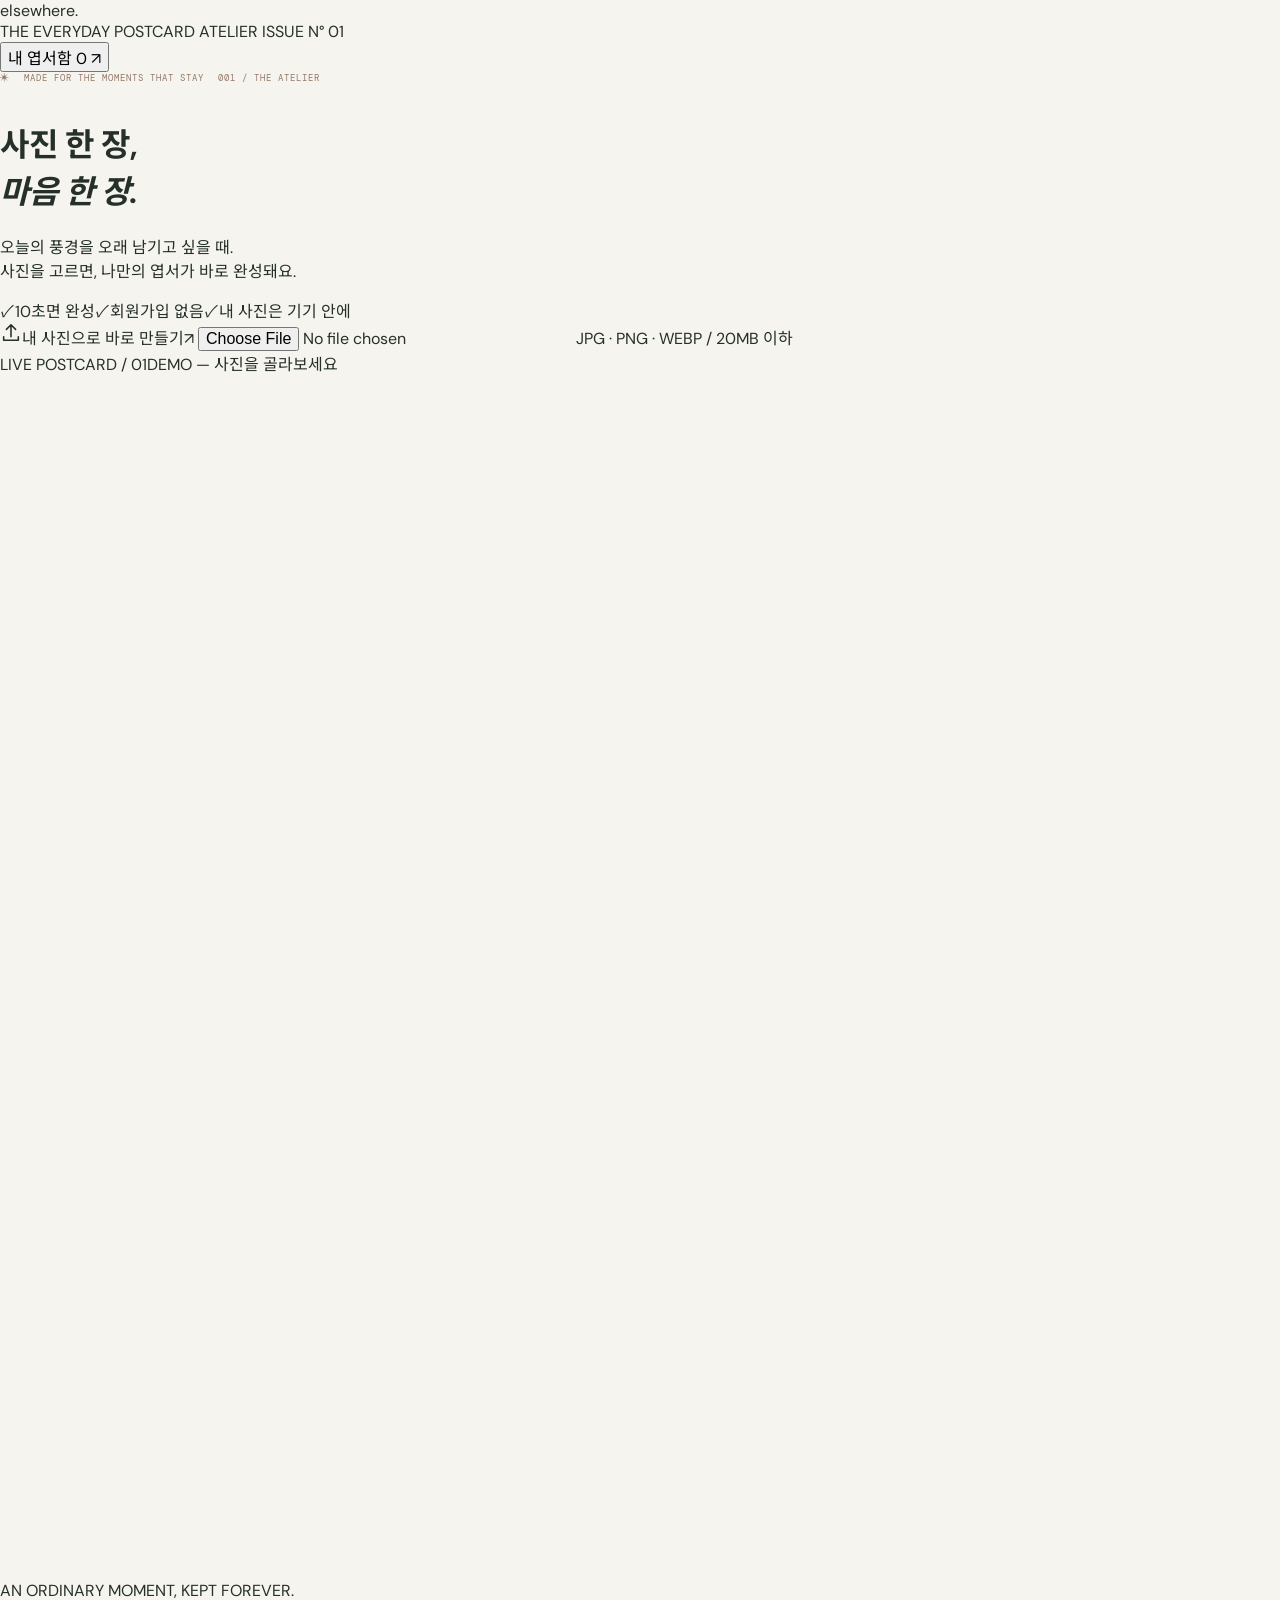
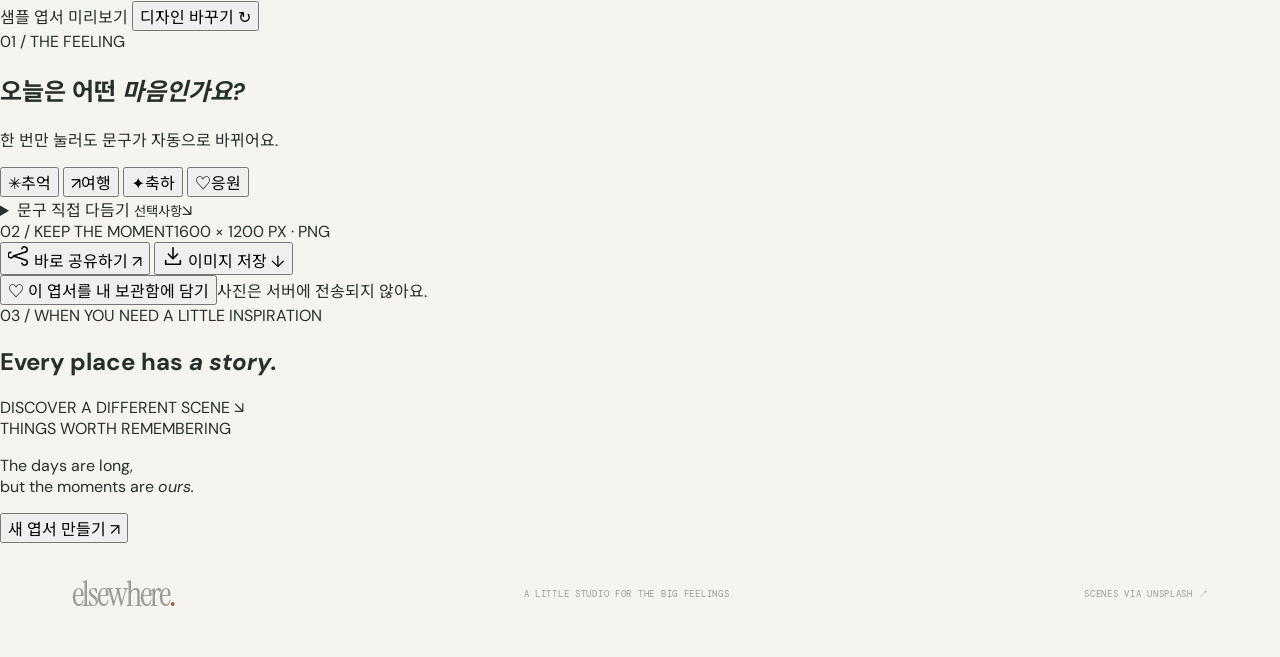
==== commit 9370aa29: "feat(elsewhere): rebuild postcard as immediate one-photo creator with minimal controls" ====
--- a/elsewhere/index.html
+++ b/elsewhere/index.html
@@ -1,114 +1,119 @@
 <!doctype html>
 <html lang="ko">
 <head>
-  <meta charset="UTF-8">
-  <meta name="viewport" content="width=device-width,initial-scale=1,viewport-fit=cover">
-  <meta name="theme-color" content="#f5f4ee">
-  <meta name="description" content="PRESS. 사진을 한 번에 가볍게. JPG·PNG·WEBP 변환, 용량 압축, 사진 크기 조절, 여러 장 ZIP 저장. 파일은 기기 밖으로 나가지 않아요.">
-  <meta property="og:type" content="website">
-  <meta property="og:title" content="PRESS. — 가볍게 만들어, 자유롭게 보내세요.">
-  <meta property="og:description" content="사진을 놓으면 바로 압축. 여러 장도 한 번에. 가입도 서버 업로드도 없는 개인 이미지 도구.">
-  <link rel="icon" href="./icon.svg" type="image/svg+xml">
-  <link rel="manifest" href="./manifest.webmanifest">
-  <link rel="preconnect" href="https://fonts.googleapis.com">
-  <link rel="preconnect" href="https://fonts.gstatic.com" crossorigin>
-  <link rel="preconnect" href="https://images.unsplash.com">
-  <link href="https://fonts.googleapis.com/css2?family=DM+Sans:wght@400;500;600;700&family=DM+Mono:wght@400;500&family=Instrument+Serif:ital@0;1&family=Noto+Sans+KR:wght@300;400;500;600;700&display=swap" rel="stylesheet">
-  <link rel="stylesheet" href="./styles.css">
-  <script defer src="./app.js"></script>
-  <title>PRESS. — Image Utility</title>
+<meta charset="UTF-8">
+<meta name="viewport" content="width=device-width, initial-scale=1, viewport-fit=cover">
+<meta name="theme-color" content="#f5f1e9">
+<meta name="description" content="ELSEWHERE — 사진 한 장으로 마음을 담은 엽서를 만들어요. 바로 저장하고 공유하는 나만의 포스트카드 아틀리에.">
+<meta property="og:type" content="website">
+<meta property="og:title" content="ELSEWHERE — 사진 한 장, 마음 한 장">
+<meta property="og:description" content="사진만 고르면 완성되는 나만의 엽서. 한 번에 저장하고 공유하세요.">
+<link rel="icon" href="./icon.svg" type="image/svg+xml">
+<link rel="manifest" href="./manifest.webmanifest">
+<link rel="preconnect" href="https://fonts.googleapis.com">
+<link rel="preconnect" href="https://fonts.gstatic.com" crossorigin>
+<link rel="preconnect" href="https://images.unsplash.com">
+<link href="https://fonts.googleapis.com/css2?family=DM+Mono:wght@400;500&family=DM+Sans:wght@400;500;600;700&family=Instrument+Serif:ital@0;1&family=Noto+Sans+KR:wght@300;400;500;600;700&display=swap" rel="stylesheet">
+<link rel="stylesheet" href="./styles.css">
+<script defer src="./app.js"></script>
+<title>ELSEWHERE — The Postcard Atelier</title>
 </head>
 <body>
-  <a class="skip" href="#uploadSection">파일 선택으로 건너뛰기</a>
-  <div class="shell">
-    <header class="site-header">
-      <a class="wordmark" href="./" aria-label="PRESS. 홈">press<span>.</span></a>
-      <div class="header-middle"><span class="header-rule"></span><span>THE SMALL IMAGE WORKSHOP</span></div>
-      <div class="header-right"><span class="privacy-live"><span class="live-dot"></span> PRIVATE BY DESIGN</span><a class="maea-link" href="../">MAEA로 돌아가기 <span>↗</span></a></div>
-    </header>
-    <main id="main">
-      <section class="intro" aria-labelledby="mainTitle">
-        <div class="intro-left">
-          <p class="eyebrow"><span class="asterisk">✳</span> YOUR IMAGES, A LITTLE LIGHTER <span class="eyebrow-counter">VOL. 01 / PRESS</span></p>
-          <h1 id="mainTitle">사진은 가볍게.<br><em>보내기는 쉽게.</em></h1>
-          <p class="intro-lead">용량이 커서 보내기 어려웠던 사진들.<br>여기 올려두면 알아서 줄여줄게요. 여러 장도 한 번에.</p>
-          <div class="intro-facts"><span><span class="fact-check">✓</span> 가입 없음</span><span><span class="fact-check">✓</span> 파일 서버 업로드 없음</span><span><span class="fact-check">✓</span> 무료</span></div>
-          <section class="drop-area" id="uploadSection" aria-labelledby="dropTitle">
-            <input type="file" class="visually-hidden" id="fileInput" accept="image/jpeg,image/png,image/webp" multiple aria-describedby="dropHelp">
-            <div class="drop-text">
-              <span class="drop-mark" aria-hidden="true"><svg viewBox="0 0 24 24"><path d="M12 16V3M7 8l5-5 5 5M4 16v4h16v-4"/></svg></span>
-              <div>
-                <h2 id="dropTitle">사진을 여기에 놓으세요<span>.</span></h2>
-                <p id="dropHelp">혹은 아래 버튼으로 선택하세요 · JPG, PNG, WEBP</p>
-              </div>
-            </div>
-            <button type="button" id="chooseFiles" class="upload-button">사진 선택하기 <span aria-hidden="true">↗</span></button>
-            <span class="drop-footnote">한 번에 최대 30장 · 장당 35MB</span>
-          </section>
-          <p class="privacy-note"><svg viewBox="0 0 24 24" aria-hidden="true"><rect x="5" y="10" width="14" height="11" rx="2"/><path d="M8 10V7a4 4 0 0 1 8 0v3"/></svg> 사진은 이 브라우저에서만 처리합니다. 업로드 서버가 없어요.</p>
+<a class="skip" href="#create">엽서 만들기로 건너뛰기</a>
+<div class="site">
+  <header class="header">
+    <a class="brand" href="./" aria-label="ELSEWHERE 메인">elsewhere<span>.</span></a>
+    <div class="header-note"><span class="header-rule"></span>THE EVERYDAY POSTCARD ATELIER <span class="header-rule"></span> ISSUE N° 01</div>
+    <div class="header-actions">
+      <button type="button" id="openArchive" class="archive-link">내 엽서함 <span id="archiveCount">0</span> <span aria-hidden="true">↗</span></button>
+    </div>
+  </header>
+
+  <main id="create" class="workspace" aria-labelledby="pageTitle">
+    <div class="heading">
+      <div class="eyebrow"><span aria-hidden="true">✳</span> MADE FOR THE MOMENTS THAT STAY <span class="eyebrow-index">001 / THE ATELIER</span></div>
+      <h1 id="pageTitle">사진 한 장,<br><em>마음 한 장.</em></h1>
+      <p class="intro-copy">오늘의 풍경을 오래 남기고 싶을 때.<br>사진을 고르면, 나만의 엽서가 바로 완성돼요.</p>
+      <div class="trust-strip"><span><i>✓</i> 10초면 완성</span><span><i>✓</i> 회원가입 없음</span><span><i>✓</i> 내 사진은 기기 안에</span></div>
+      <div class="upload-frame" id="dropArea">
+        <label for="photoInput" class="upload-btn" id="uploadLabel"><svg viewBox="0 0 24 24" aria-hidden="true"><path d="M12 16V3M7 8l5-5 5 5M4 16v4h16v-4"/></svg><span id="uploadLabelText">내 사진으로 바로 만들기</span><span aria-hidden="true">↗</span></label>
+        <input id="photoInput" type="file" accept="image/jpeg,image/png,image/webp" class="sr-only">
+        <span class="upload-hint">JPG · PNG · WEBP / 20MB 이하</span>
+      </div>
+    </div>
+
+    <section class="preview" aria-labelledby="previewTitle">
+      <div class="preview-heading"><span id="previewTitle">LIVE POSTCARD / 01</span><span id="previewBadge">DEMO — 사진을 골라보세요</span></div>
+      <div class="preview-stage">
+        <div class="preview-scene">
+          <canvas id="postcardCanvas" width="1600" height="1200" role="img" aria-label="엽서 실시간 미리보기">사진 엽서 미리보기</canvas>
+          <span class="canvas-wait" id="canvasWait" hidden>사진을 불러오는 중...</span>
         </div>
-        <div class="intro-photo" aria-label="사진 작업을 위한 영감 이미지">
-          <img src="https://images.unsplash.com/photo-1470770841072-f978cf4d019e?auto=format&fit=crop&w=1300&q=86" alt="안개 속 산과 호수 풍경 사진" fetchpriority="high">
-          <span class="photo-top">AN IMAGE IS A MEMORY.</span>
-          <div class="photo-caption"><span>GOOD THINGS<br>DON'T NEED TO<br>TAKE UP SPACE.</span><span>✳</span></div>
-          <span class="photo-edge">A LITTLE LESS WEIGHT. A LOT MORE ROOM.</span>
+        <span class="preview-sidenote" aria-hidden="true">AN ORDINARY MOMENT, KEPT FOREVER.</span>
+      </div>
+      <div class="preview-bottom">
+        <span class="preview-bottom-note"><span class="preview-dot"></span><span id="previewStatus" role="status" aria-live="polite">샘플 엽서 미리보기</span></span>
+        <button class="style-next" id="nextStyle" type="button">디자인 바꾸기 <span aria-hidden="true">↻</span></button>
+      </div>
+    </section>
+
+    <section class="quick-edit" aria-label="엽서 내용 간단 편집">
+      <div class="edit-intro"><span class="index">01 / THE FEELING</span><h2>오늘은 어떤 <em>마음인가요?</em></h2><p>한 번만 눌러도 문구가 자동으로 바뀌어요.</p></div>
+      <div class="mood-list" id="moodList" role="group" aria-label="엽서 분위기 선택">
+        <button type="button" data-mood="memory" class="mood active" aria-pressed="true"><span class="mood-symbol">✳</span><span>추억</span></button>
+        <button type="button" data-mood="travel" class="mood" aria-pressed="false"><span class="mood-symbol">↗</span><span>여행</span></button>
+        <button type="button" data-mood="celebrate" class="mood" aria-pressed="false"><span class="mood-symbol">✦</span><span>축하</span></button>
+        <button type="button" data-mood="cheer" class="mood" aria-pressed="false"><span class="mood-symbol">♡</span><span>응원</span></button>
+      </div>
+      <details class="edit-details" id="editDetails">
+        <summary><span>문구 직접 다듬기 <small>선택사항</small></span><span class="detail-caret">↘</span></summary>
+        <div class="edit-fields">
+          <label for="titleInput"><span>제목</span><span class="counter" id="titleCounter">0 / 38</span></label>
+          <input id="titleInput" type="text" maxlength="38" placeholder="그날의 우리" autocomplete="off">
+          <label for="noteInput"><span>짧은 메시지</span><span class="counter" id="noteCounter">0 / 90</span></label>
+          <textarea id="noteInput" maxlength="90" rows="3" placeholder="언젠가 다시 꺼내 볼 마음을 적어요."></textarea>
+          <label for="placeInput"><span>장소 <small>선택사항</small></span></label>
+          <input id="placeInput" type="text" maxlength="46" placeholder="그날 우리가 있었던 곳" autocomplete="off">
+          <button class="suggest-text" id="suggestText" type="button">다른 문구 추천 <span>↻</span></button>
         </div>
-      </section>
+      </details>
+    </section>
 
-      <section id="resultsSection" class="results" hidden aria-labelledby="resultsHeading">
-        <div class="section-top"><div><span class="kicker">01 / YOUR BATCH</span><h2 id="resultsHeading">All ready to <em>go.</em></h2></div><button type="button" class="quiet-link" id="addMore">＋ 사진 더 추가</button></div>
-        <div class="results-summary">
-          <div class="summary-primary"><span>절약한 공간</span><strong id="savedPercent">—</strong><span class="summary-foot">원본과 변환 결과의 합계 비교</span></div>
-          <div class="summary-secondary"><div><span>원본</span><strong id="totalBefore">—</strong></div><span class="summary-chevron">→</span><div><span>변환 후</span><strong id="totalAfter">—</strong></div></div>
-          <div class="batch-actions"><button type="button" class="download-all" id="downloadAll" disabled><svg viewBox="0 0 24 24" aria-hidden="true"><path d="M12 3v12m0 0-5-5m5 5 5-5M4 17v4h16v-4"/></svg> 전체 ZIP 저장 <span>↗</span></button><span>파일은 다운로드 전까지 이 탭에만 머물러요.</span></div>
-        </div>
-        <div class="list-head"><span id="listCount">FILES / 0</span><div><span id="progressText" role="status">준비 중...</span><button id="clearAll" type="button">전체 비우기 ✕</button></div></div>
-        <div class="file-list" id="fileList" aria-live="polite"></div>
-        <div class="settings-section">
-          <details id="advanced">
-            <summary><span>⚙</span><strong>압축 설정</strong><small>원하면 바꿀 수 있어요. 기본값 그대로 써도 충분해요.</small><span class="settings-arrow">⌄</span></summary>
-            <div class="settings-grid">
-              <label class="setting"><span class="setting-title">출력 형식</span><span class="setting-help">자동은 사진 종류에 맞게 선택</span>
-                <select id="formatSelect"><option value="auto">자동 추천</option><option value="jpeg">JPG · 호환성 우선</option><option value="webp">WEBP · 용량 우선</option><option value="png">PNG · 무손실</option></select>
-              </label>
-              <label class="setting"><span class="setting-title">최대 이미지 크기</span><span class="setting-help">원본보다 작은 경우에만 줄여요</span>
-                <select id="sizeSelect"><option value="2560">2560px · 권장</option><option value="1600">1600px · 더 작게</option><option value="1080">1080px · 공유용</option><option value="0">원본 크기 유지</option></select>
-              </label>
-              <label class="setting quality-setting"><span class="setting-title">압축 강도 <span id="qualityText">82%</span></span><span class="setting-help">값이 높을수록 선명하지만 파일이 커져요</span>
-                <input id="qualityRange" type="range" min="50" max="95" value="82" step="1">
-              </label>
-            </div>
-            <div class="settings-bottom"><span>설정을 바꾸면 사진을 자동으로 다시 처리해요. PNG는 품질 수치가 적용되지 않아요.</span><button id="resetSettings" type="button">기본 설정 복원 ↗</button></div>
-          </details>
-        </div>
-      </section>
+    <section class="export" aria-label="완성한 엽서 사용하기">
+      <div class="export-head"><span class="index">02 / KEEP THE MOMENT</span><span id="exportDimensions">1600 × 1200 PX · PNG</span></div>
+      <div class="export-actions">
+        <button type="button" id="shareBtn" class="share-btn"><svg viewBox="0 0 24 24" aria-hidden="true"><path d="M18 8a3 3 0 1 0-2.85-4M18 8l-12 4m12 4-12-4M18 16a3 3 0 1 1-2.85 4M6 12a3 3 0 1 1-2.85-4"/></svg> 바로 공유하기 <span aria-hidden="true">↗</span></button>
+        <button type="button" id="downloadBtn" class="download-btn"><svg viewBox="0 0 24 24" aria-hidden="true"><path d="M12 3v12m0 0-5-5m5 5 5-5M4 17v4h16v-4"/></svg> 이미지 저장 <span aria-hidden="true">↓</span></button>
+      </div>
+      <div class="export-foot"><button type="button" id="saveArchiveBtn">♡ 이 엽서를 내 보관함에 담기</button><span>사진은 서버에 전송되지 않아요.</span></div>
+    </section>
+  </main>
 
-      <section class="benefits" id="why">
-        <div class="section-top benefits-title"><div><span class="kicker">02 / NO COMPLICATIONS</span><h2>Less fuss. <em>More life.</em></h2></div><p>복잡한 계정과 설정은 뒤로. 사진을 넣으면 바로 결과가 나오는 경험만 남겼어요.</p></div>
-        <div class="benefits-grid">
-          <div class="benefit"><span class="benefit-index">01 / JUST DROP</span><h3>올려두기만 하세요.</h3><p>사진 여러 장을 한 번에 선택하면 자동으로 변환돼요. 별도의 시작 버튼도 필요 없어요.</p></div>
-          <div class="benefit"><span class="benefit-index">02 / KEEP IT YOURS</span><h3>사진은 내 기기에만.</h3><p>이미지가 외부 서버로 전송되지 않아요. 브라우저 안에서 압축하고 직접 다운로드합니다.</p></div>
-          <div class="benefit"><span class="benefit-index">03 / ONE NEAT ZIP</span><h3>받을 때도 간단하게.</h3><p>한 장씩 저장하거나 모든 결과를 ZIP 하나로 묶어 받을 수 있어요.</p></div>
-        </div>
-      </section>
-      <section class="final-cta"><div><span class="kicker">IT'S THAT SIMPLE.</span><h2>Make a little <em>room.</em></h2></div><button type="button" id="bottomChoose">사진 가볍게 만들기 <span>↗</span></button></section>
-    </main>
-    <footer><div><span class="footer-logo">press<span>.</span></span><span>AN EVERYDAY IMAGE TOOL</span></div><span>© 2026 PRESS. / BUILT FOR USEFUL THINGS.</span><a href="../">BACK TO MAEA ↗</a></footer>
+  <section class="gallery" aria-labelledby="galleryHeading">
+    <div class="gallery-heading"><div><span class="index">03 / WHEN YOU NEED A LITTLE INSPIRATION</span><h2 id="galleryHeading">Every place has <em>a story.</em></h2></div><span class="gallery-side">DISCOVER A DIFFERENT SCENE ↘</span></div>
+    <div class="gallery-grid" id="sceneGallery"></div>
+  </section>
+
+  <section class="closing">
+    <div><span class="index">THINGS WORTH REMEMBERING</span><p>The days are long,<br>but the moments are <em>ours.</em></p></div>
+    <button type="button" class="back-to-top" id="newPostcard">새 엽서 만들기 <span>↗</span></button>
+  </section>
+  <footer class="footer"><a class="footer-logo" href="./">elsewhere<span>.</span></a><span>A LITTLE STUDIO FOR THE BIG FEELINGS.</span><a href="https://unsplash.com/license" target="_blank" rel="noopener noreferrer">SCENES VIA UNSPLASH ↗</a></footer>
+</div>
+
+<div id="archiveOverlay" class="archive-overlay" hidden>
+  <div class="archive-mask" id="archiveMask"></div>
+  <aside class="archive-drawer" role="dialog" aria-modal="true" aria-labelledby="archiveHeading">
+    <div class="drawer-header"><div><span class="index">YOUR LITTLE COLLECTION / SAVED ON THIS DEVICE</span><h2 id="archiveHeading">남겨둔 <em>순간들.</em></h2></div><button type="button" id="closeArchive" class="drawer-close" aria-label="엽서함 닫기">✕</button></div>
+    <p class="drawer-help">이 브라우저에 저장한 엽서예요. 다른 기기와 동기화되지 않으니 오래 간직하고 싶은 건 이미지로도 저장해 주세요.</p>
+    <div id="archiveItems" class="archive-items"></div>
+  </aside>
+</div>
+
+<div class="confirm-layer" id="confirmLayer" hidden>
+  <div class="confirm-card" role="alertdialog" aria-modal="true" aria-labelledby="confirmHeading" aria-describedby="confirmDescription">
+    <span class="index">ONE LITTLE QUESTION</span><h2 id="confirmHeading">삭제할까요?</h2><p id="confirmDescription">보관함에서 삭제하면 되돌릴 수 없어요.</p><div><button type="button" id="cancelConfirm">취소</button><button type="button" id="acceptConfirm">삭제하기</button></div>
   </div>
-
-  <div class="compare-backdrop" id="compareBackdrop" hidden>
-    <section class="compare-sheet" role="dialog" aria-modal="true" aria-labelledby="compareTitle">
-      <div class="compare-header"><div><span class="kicker">BEFORE / AFTER</span><h2 id="compareTitle">결과 비교</h2></div><button type="button" id="closeCompare" class="compare-close" aria-label="닫기">✕</button></div>
-      <div class="compare-stage" id="compareStage">
-        <img id="compareBefore" src="" alt="원본 이미지">
-        <img id="compareAfter" src="" alt="변환된 이미지">
-        <div class="compare-divider" id="compareDivider"><span>↔</span></div>
-        <span class="compare-label left">원본</span><span class="compare-label right">변환 후</span>
-        <label class="visually-hidden" for="compareRange">비교 위치</label><input id="compareRange" type="range" min="0" max="100" value="50" aria-label="전후 비교 슬라이더">
-      </div>
-      <div class="compare-bottom"><p id="compareStats">사진 준비 중</p><button type="button" id="compareDownload">이 사진 저장하기 ↗</button></div>
-    </section>
-  </div>
-  <div class="toast" id="toast" role="status" aria-live="polite"></div>
-</body>
-</html>+</div>
+<div class="toast" id="toast" role="status" aria-live="polite"></div>
+</body></html>
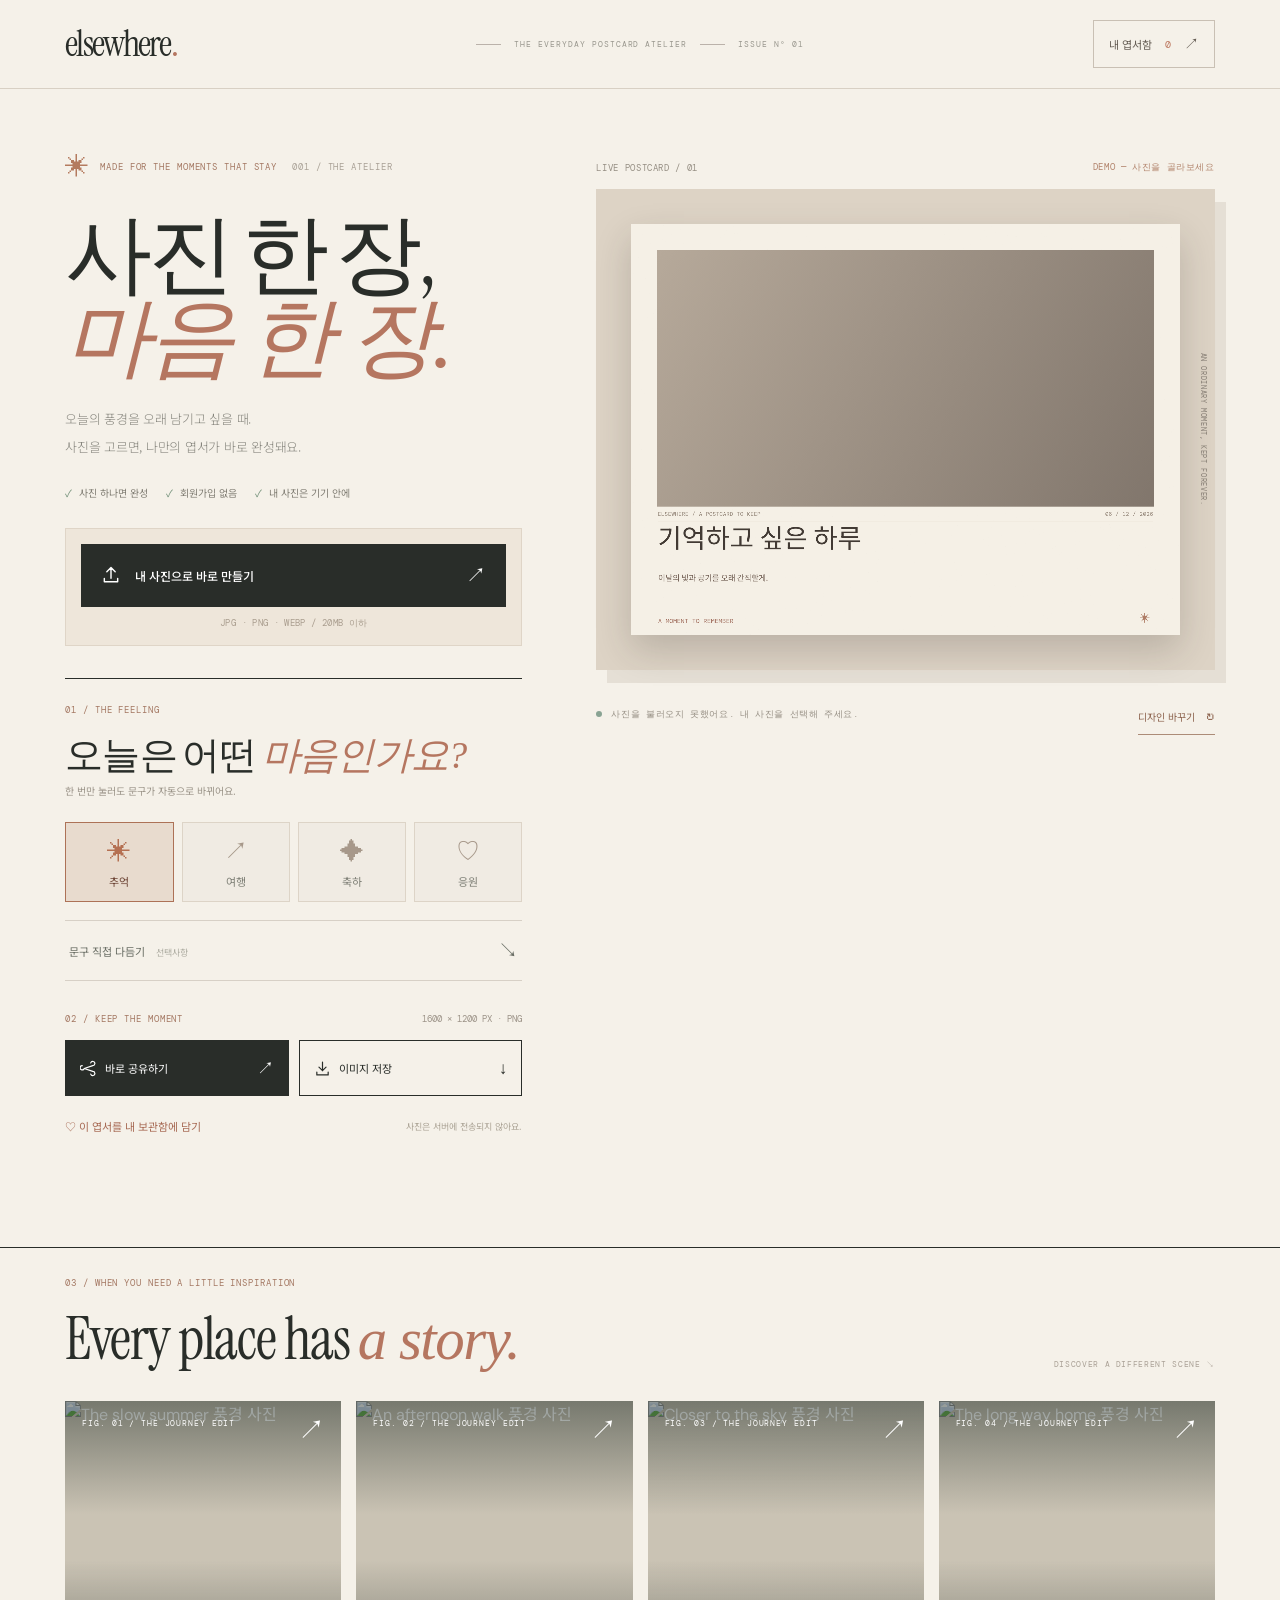
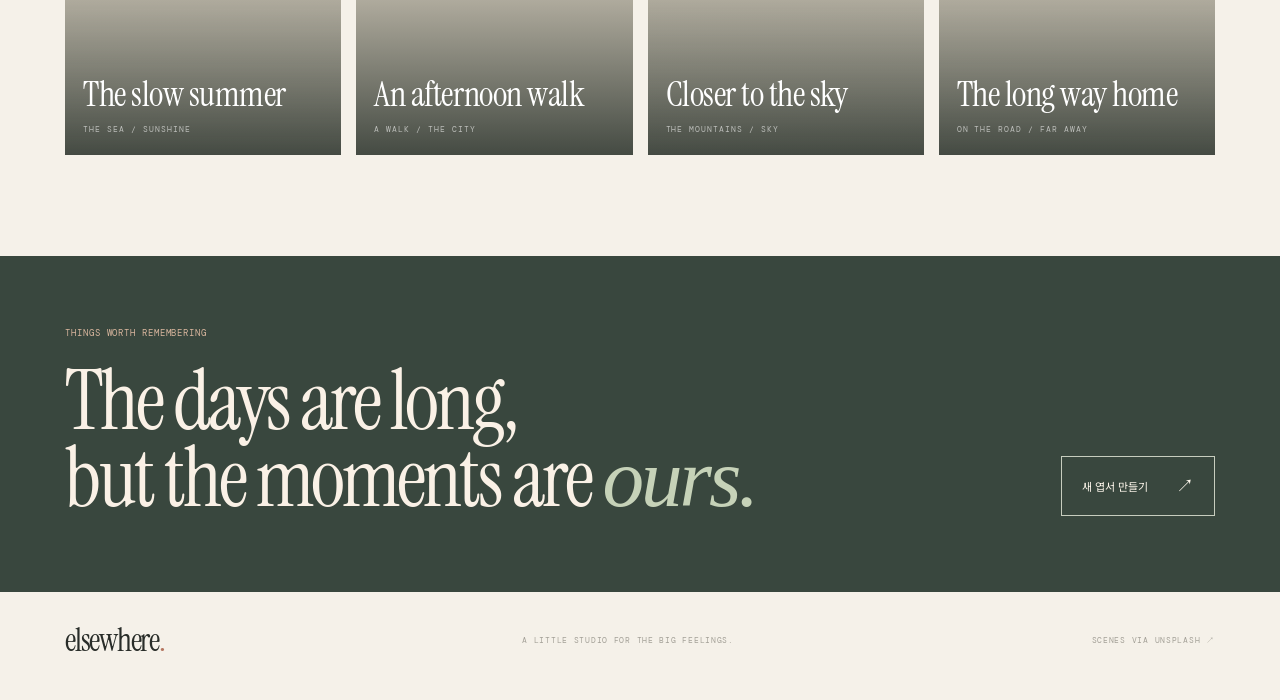
==== commit a2206a7d: "copy: avoid unverified fixed-time creation claim" ====
--- a/elsewhere/index.html
+++ b/elsewhere/index.html
@@ -34,7 +34,7 @@
       <div class="eyebrow"><span aria-hidden="true">✳</span> MADE FOR THE MOMENTS THAT STAY <span class="eyebrow-index">001 / THE ATELIER</span></div>
       <h1 id="pageTitle">사진 한 장,<br><em>마음 한 장.</em></h1>
       <p class="intro-copy">오늘의 풍경을 오래 남기고 싶을 때.<br>사진을 고르면, 나만의 엽서가 바로 완성돼요.</p>
-      <div class="trust-strip"><span><i>✓</i> 10초면 완성</span><span><i>✓</i> 회원가입 없음</span><span><i>✓</i> 내 사진은 기기 안에</span></div>
+      <div class="trust-strip"><span><i>✓</i> 사진 하나면 완성</span><span><i>✓</i> 회원가입 없음</span><span><i>✓</i> 내 사진은 기기 안에</span></div>
       <div class="upload-frame" id="dropArea">
         <label for="photoInput" class="upload-btn" id="uploadLabel"><svg viewBox="0 0 24 24" aria-hidden="true"><path d="M12 16V3M7 8l5-5 5 5M4 16v4h16v-4"/></svg><span id="uploadLabelText">내 사진으로 바로 만들기</span><span aria-hidden="true">↗</span></label>
         <input id="photoInput" type="file" accept="image/jpeg,image/png,image/webp" class="sr-only">
--- a/elsewhere/styles.css
+++ b/elsewhere/styles.css
@@ -1,173 +1,213 @@
-:root{--page:#f5f4ee;--ink:#26302b;--muted:#808680;--line:#d9dad0;--accent:#a95440;--accent-dark:#763e32;--forest:#314b3e;--serif:"Instrument Serif",Georgia,serif;--sans:"DM Sans","Noto Sans KR",system-ui,sans-serif;--mono:"DM Mono",monospace}
+/* ELSEWHERE — thoughtful photo-first design. Everything visible has a purpose. */
+:root{
+ --paper:#f5f1e9;--paper2:#eee8de;--ink:#292d29;--light:#fffaf3;--line:#d8d0c4;--muted:#8c8a7f;
+ --terra:#b57660;--terraDark:#8e5847;--moss:#4e6454;
+ --serif:"Instrument Serif",Georgia,serif;--sans:"DM Sans","Noto Sans KR",sans-serif;--mono:"DM Mono",monospace;
+}
 *,*::before,*::after{box-sizing:border-box}
-html{scroll-behavior:smooth}
-body{margin:0;background:var(--page);color:var(--ink);font-family:var(--sans);min-width:320px;-webkit-font-smoothing:antialiased}
-button,input,select{font:inherit}button{cursor:pointer}button:disabled{cursor:not-allowed;opacity:.45}
-a{color:inherit;text-decoration:none}
-button:focus-visible,a:focus-visible,input:focus-visible,select:focus-visible,summary:focus-visible{outline:2px solid #c36748;outline-offset:4px}
-svg{width:22px;height:22px;fill:none;stroke:currentColor;stroke-width:1.7;stroke-linecap:round;stroke-linejoin:round}
+html{scroll-behavior:smooth;scroll-padding-top:32px}
+body{margin:0;background:var(--paper);color:var(--ink);font-family:var(--sans);min-width:320px;-webkit-font-smoothing:antialiased}
+body.modal-open{overflow:hidden}
+button,input,textarea{font:inherit}button{cursor:pointer}button:disabled{opacity:.45;cursor:not-allowed}
+a{text-decoration:none;color:inherit}
+svg{width:19px;height:19px;fill:none;stroke:currentColor;stroke-width:1.7;stroke-linecap:round;stroke-linejoin:round}
+h1,h2,p{margin-top:0}
 [hidden]{display:none!important}
-.visually-hidden{position:absolute!important;width:1px;height:1px;overflow:hidden;padding:0;margin:-1px;border:0;clip:rect(0 0 0 0);white-space:nowrap}
-.skip{position:fixed;top:-80px;left:18px;background:var(--ink);color:#fff;padding:12px 18px;z-index:80}.skip:focus{top:15px}
-.shell{max-width:1780px;margin:0 auto}
-.site-header{height:85px;border-bottom:1px solid var(--line);display:grid;grid-template-columns:1fr 1fr 1fr;align-items:center;padding:0 clamp(25px,5.6vw,105px)}
-.wordmark{font:400 43px/.9 var(--serif);letter-spacing:-.065em;width:max-content}.wordmark span,.footer-logo span{color:var(--accent)}
-.header-middle{display:flex;gap:15px;align-items:center;justify-content:center;font:9px var(--mono);letter-spacing:.1em;color:#92968e;white-space:nowrap}
-.header-rule{height:1px;width:26px;background:#adaea4}
-.header-right{display:flex;justify-content:flex-end;align-items:center;gap:27px;white-space:nowrap}
-.privacy-live{font:8px var(--mono);letter-spacing:.09em;color:#567866;display:flex;align-items:center;gap:9px}
-.live-dot{height:6px;width:6px;background:#6e9676;border-radius:50%;box-shadow:0 0 0 4px #86ab8c1b}
-.maea-link{font:10px "Noto Sans KR",sans-serif;color:#95988f}.maea-link span{margin-left:6px}.maea-link:hover{color:var(--accent)}
-.intro{padding:62px clamp(25px,5.6vw,105px) 90px;display:grid;grid-template-columns:minmax(0,1.08fr) minmax(0,.92fr);gap:clamp(25px,4.5vw,79px);align-items:start}
-.intro-left{padding-top:21px;min-width:0}
-.eyebrow,.kicker{font:9px var(--mono);letter-spacing:.11em;color:#957869;display:flex;align-items:center;gap:14px}
-.eyebrow{margin:0 0 35px;flex-wrap:wrap}.asterisk{font-size:24px;color:var(--accent);line-height:.7}
-.eyebrow-counter{color:#a4a69b;margin-left:3px}.intro h1{font:400 clamp(67px,6.5vw,112px)/.98 var(--serif);letter-spacing:-.043em;margin:0 0 24px;word-break:keep-all}
-.intro h1 em,.section-top h2 em,.final-cta h2 em{font-weight:400;color:var(--accent)}
-.intro-lead{font:300 13px/2.05 "Noto Sans KR",sans-serif;color:#82857e;letter-spacing:-.026em;margin:0}
-.intro-facts{display:flex;flex-wrap:wrap;align-items:center;gap:15px 25px;color:#696d65;font:10px "Noto Sans KR",sans-serif;margin:27px 0 33px}
-.intro-facts>span{display:flex;align-items:center;gap:8px}.fact-check{color:#63826d;font-weight:600}
-.drop-area{position:relative;border:1px solid #c8c9be;background:#faf9f4;min-height:202px;padding:27px 28px 22px;overflow:hidden;transition:border-color .2s,background .2s,box-shadow .2s}
-.drop-area::before{content:"";position:absolute;inset:6px;border:1px dashed #dfded4;pointer-events:none}
-.drop-area:hover,.drop-area.dragover{border-color:#bf785c;background:#fffdf8;box-shadow:0 10px 30px #4d38230b}
-.drop-area.dragover::before{border-color:#ba805d}
-.drop-text{display:flex;gap:16px;align-items:flex-start;position:relative;z-index:1}
-.drop-mark{width:42px;height:42px;display:grid;place-items:center;color:#975845;flex:none;border:1px solid #d1c4b7;background:#f4eee7}
-.drop-mark svg{width:20px;height:20px}
-.drop-text h2{font:400 clamp(24px,2.6vw,36px)/1.08 var(--serif);letter-spacing:-.015em;margin:2px 0 9px}.drop-text h2 span{color:var(--accent)}
-.drop-text p{font:10px/1.7 "Noto Sans KR",sans-serif;color:#969b93;margin:0}
-.upload-button{position:relative;z-index:1;margin-top:22px;background:var(--ink);color:white;border:1px solid var(--ink);padding:13px 17px;min-width:163px;display:flex;align-items:center;justify-content:space-between;gap:22px;font:11px "Noto Sans KR",sans-serif;transition:background .2s,transform .2s}
-.upload-button span{font-size:16px}.upload-button:hover{background:var(--accent-dark);transform:translateY(-1px);border-color:var(--accent-dark)}
-.drop-footnote{position:absolute;bottom:28px;right:26px;color:#a2a39a;font:9px var(--mono);letter-spacing:.015em}
-.privacy-note{display:flex;align-items:center;gap:9px;margin:17px 0 0;color:#7e8d7c;font:10px "Noto Sans KR",sans-serif}
-.privacy-note svg{width:15px;height:15px}
-.intro-photo{position:relative;height:100%;min-height:580px;align-self:stretch;overflow:hidden;background:#9ba69b;isolation:isolate}
-.intro-photo img{position:absolute;inset:0;width:100%;height:100%;object-fit:cover;display:block;filter:saturate(.8) contrast(.95);transition:transform .8s}
-.intro-photo:hover img{transform:scale(1.035)}
-.intro-photo::after{content:"";position:absolute;inset:0;background:linear-gradient(0deg,#081513a9,transparent 55%),linear-gradient(180deg,#0d1b174f,transparent 28%);pointer-events:none}
-.photo-top{position:absolute;z-index:1;top:29px;left:28px;color:#fff;font:9px var(--mono);letter-spacing:.13em}
-.photo-caption{position:absolute;z-index:1;left:27px;bottom:33px;right:30px;display:flex;align-items:end;justify-content:space-between;gap:12px;color:#fff}
-.photo-caption>span:first-child{font:400 clamp(32px,3.9vw,65px)/.95 var(--serif);letter-spacing:-.025em}
-.photo-caption>span:last-child{font:55px var(--serif);line-height:.9;opacity:.85}
-.photo-edge{position:absolute;right:17px;top:43px;z-index:1;writing-mode:vertical-rl;color:#fff9;font:8px var(--mono);letter-spacing:.1em}
-.results{border-top:1px solid var(--ink);padding:22px clamp(25px,5.6vw,105px) 93px;animation:fade-up .5s both;scroll-margin-top:22px}
-.section-top{display:flex;justify-content:space-between;align-items:end;gap:22px;margin-bottom:25px}
-.section-top h2{font:400 clamp(43px,4.5vw,73px)/1 var(--serif);letter-spacing:-.028em;margin:17px 0 0}
-.quiet-link{border:0;background:none;padding:9px 0;border-bottom:1px solid #b9b7a9;color:#69796c;font:11px "Noto Sans KR",sans-serif;white-space:nowrap}.quiet-link:hover{color:var(--accent)}
-.results-summary{display:grid;grid-template-columns:minmax(190px,1fr) minmax(230px,1.45fr) minmax(225px,1.25fr);background:#ecece4;border:1px solid #e1e2d8;min-height:157px}
-.summary-primary,.summary-secondary,.batch-actions{padding:26px 26px}
-.summary-primary{display:flex;flex-direction:column;justify-content:space-between;border-right:1px solid #d1d5c9}.summary-primary>span:first-child,.summary-secondary span:not(.summary-chevron){color:#7b837a;font:11px "Noto Sans KR",sans-serif}.summary-primary strong{font:400 62px/.95 var(--serif);color:#476d52;margin-top:8px}.summary-foot{font:9px/1.7 "Noto Sans KR",sans-serif;color:#a1a69f}
-.summary-secondary{display:flex;align-items:center;justify-content:space-around;gap:10px;border-right:1px solid #d1d5c9}.summary-secondary>div{display:flex;flex-direction:column;gap:17px}.summary-secondary strong{font:400 clamp(25px,2.7vw,43px)/1 var(--serif);white-space:nowrap}.summary-chevron{font:22px var(--serif);color:#b4bbae}
-.batch-actions{display:flex;align-items:stretch;justify-content:center;flex-direction:column;gap:11px}
-.download-all{padding:17px 15px;background:var(--forest);color:#f8f9ed;border:0;display:flex;justify-content:center;align-items:center;gap:12px;font:11px "Noto Sans KR",sans-serif}
-.download-all:hover:not(:disabled){background:#436b51}.download-all svg{height:18px;width:18px}.download-all>span{margin-left:auto;font:16px var(--serif)}
-.batch-actions>span{color:#9c9e96;font:9px/1.5 "Noto Sans KR",sans-serif;text-align:center}
-.list-head{display:flex;justify-content:space-between;align-items:center;gap:15px;padding:28px 0 13px;border-bottom:1px solid #c9ccc1;color:#858a80;font:9px var(--mono);letter-spacing:.09em}
-.list-head>div{display:flex;gap:20px;align-items:center}
-#progressText{color:#668470;text-align:right}
-#clearAll{border:0;background:none;padding:6px 0;color:#99978e;font:10px "Noto Sans KR",sans-serif}.list-head button:hover{color:#a45b46}
-.file-list{min-height:70px}
-.file-row{display:grid;grid-template-columns:77px minmax(0,1fr) minmax(115px,.5fr) minmax(145px,.62fr) auto;align-items:center;gap:19px;padding:16px 8px 16px 0;border-bottom:1px solid #dddcd2;min-width:0}
-.file-thumb{width:77px;height:77px;background:#d5d5cd;display:block;object-fit:cover}
-.file-name-col{min-width:0}.file-name-col strong{display:block;overflow:hidden;text-overflow:ellipsis;white-space:nowrap;font:500 12px "Noto Sans KR",sans-serif;color:#353c34;max-width:100%}.file-name-col span{display:block;margin-top:9px;font:9px var(--mono);color:#a0a198;letter-spacing:.02em}
-.file-sizes{display:flex;align-items:center;gap:10px}.file-sizes strong{font:500 12px var(--mono);white-space:nowrap;color:#536a57}.file-sizes del{font:10px var(--mono);color:#a9ada5;white-space:nowrap}
-.file-saving{display:flex;gap:8px;align-items:center}.file-saving span{padding:7px 9px;font:9px var(--mono);color:#55765b;background:#e6ecdf;white-space:nowrap}.file-saving span.worse{color:#986649;background:#f4e9e0}.file-saving button{border:0;background:transparent;color:#8b8a80;font:10px "Noto Sans KR",sans-serif;padding:7px 0}.file-saving button:hover{color:var(--accent)}
-.file-actions{display:flex;align-items:center;gap:9px}.file-download{background:#2f4638;color:#fff;border:0;padding:12px 14px;font:10px "Noto Sans KR",sans-serif;white-space:nowrap}.file-download:hover{background:#4e6f56}
-.file-remove{border:0;background:none;color:#9ca096;font-size:20px;padding:8px 5px}.file-remove:hover{color:var(--accent)}
-.file-row.busy .file-thumb{filter:grayscale(1);opacity:.55}.file-row.busy .file-name-col strong{color:#979c95}.file-row.failed .file-saving span{color:#ac5549;background:#f4e6df}
-.file-error{font:10px/1.6 "Noto Sans KR",sans-serif;color:#9c5b4d}
-.file-empty{padding:35px 0;text-align:center;color:#9b9f96;font:12px "Noto Sans KR",sans-serif}
-.settings-section{margin-top:25px;border:1px solid #dadbd0;background:#f1f0e9}
-.settings-section summary{display:flex;align-items:center;gap:14px;padding:20px 23px;list-style:none;cursor:pointer}
-.settings-section summary::-webkit-details-marker{display:none}
-.settings-section summary>span:first-child{color:#97816e;font-size:19px}.settings-section summary strong{font:500 12px "Noto Sans KR",sans-serif}
-.settings-section summary small{color:#9a9e93;font:10px "Noto Sans KR",sans-serif;margin-left:12px}.settings-arrow{margin-left:auto;color:#888e85;font-size:20px;transition:transform .2s}.settings-section details[open] .settings-arrow{transform:rotate(180deg)}
-.settings-grid{padding:25px 23px 20px;border-top:1px solid #dcdcd3;display:grid;grid-template-columns:repeat(3,minmax(0,1fr));gap:25px}
-.setting{display:block;min-width:0}.setting-title{font:500 12px "Noto Sans KR",sans-serif;color:#3a453b;display:flex;justify-content:space-between}.setting-help{display:block;color:#919a8f;font:10px/1.5 "Noto Sans KR",sans-serif;margin-top:7px;margin-bottom:13px}
-.setting select{width:100%;height:42px;border:1px solid #d0d2c7;background:#fbfaf6;color:#445346;font:11px "Noto Sans KR",sans-serif;padding:0 12px;outline:none}
-.setting input[type=range]{width:100%;accent-color:#6c8c70;margin-top:12px}
-#qualityText{font:11px var(--mono);color:#67836d}
-.settings-bottom{padding:0 23px 23px;display:flex;justify-content:space-between;align-items:center;gap:15px;color:#9a9c92;font:9px/1.7 "Noto Sans KR",sans-serif}
-.settings-bottom button{border:0;background:none;color:#677b68;white-space:nowrap;font:10px "Noto Sans KR",sans-serif}.settings-bottom button:hover{color:var(--accent)}
-.benefits{padding:30px clamp(25px,5.6vw,105px) 98px;border-top:1px solid var(--ink)}
-.benefits-title{margin-bottom:41px}.benefits-title>p{max-width:330px;color:#898e84;font:11px/2 "Noto Sans KR",sans-serif;margin:0}
-.benefits-grid{display:grid;grid-template-columns:repeat(3,minmax(0,1fr));gap:18px}
-.benefit{padding:26px 22px 33px;border-top:1px solid #b7baae;background:#eeeee6;min-height:207px}
-.benefit-index{color:#ae806b;font:9px var(--mono);letter-spacing:.08em}
-.benefit h3{font:400 31px var(--serif);letter-spacing:-.01em;margin:31px 0 15px}.benefit p{color:#8b9086;font:11px/2 "Noto Sans KR",sans-serif;margin:0;word-break:keep-all}
-.final-cta{background:#37483f;color:#f7f4e9;display:flex;justify-content:space-between;gap:25px;align-items:center;padding:70px clamp(25px,5.6vw,105px)}
-.final-cta .kicker{color:#c3d0bd}.final-cta h2{font:400 clamp(60px,7.2vw,112px)/.96 var(--serif);letter-spacing:-.03em;margin:22px 0 0}.final-cta h2 em{color:#c2d8bd}
-.final-cta button{border:1px solid #c4d3c1;background:transparent;color:#f9faf4;display:flex;align-items:center;justify-content:space-between;gap:45px;padding:19px 20px;font:11px "Noto Sans KR",sans-serif;white-space:nowrap}.final-cta button:hover{background:#f5f7e9;color:#2a4132}.final-cta button span{font-size:17px}
-footer{padding:28px clamp(25px,5.6vw,105px) 40px;display:flex;gap:30px;align-items:center;justify-content:space-between}
-footer>div{display:flex;align-items:center;gap:23px}
-.footer-logo{font:400 35px var(--serif);letter-spacing:-.055em}
-footer>div>span:last-child,footer>span,footer a{font:9px var(--mono);letter-spacing:.08em;color:#9b9c92}
-footer a:hover{color:var(--accent)}
-.compare-backdrop{position:fixed;z-index:60;inset:0;display:grid;place-items:center;background:#121815d9;backdrop-filter:blur(8px);padding:24px}
-.compare-sheet{background:#f5f4ee;width:min(1050px,100%);max-height:95svh;overflow:auto;padding:26px 30px 25px;box-shadow:0 40px 90px #0005}
-.compare-header{display:flex;justify-content:space-between;align-items:start;margin-bottom:18px}
-.compare-header h2{font:400 41px var(--serif);margin:13px 0 0}
-.compare-close{border:1px solid #bdc2b7;background:transparent;color:#536b55;width:36px;height:36px;display:grid;place-items:center;border-radius:50%}
-.compare-stage{position:relative;height:min(60svh,560px);min-height:220px;overflow:hidden;background:#c8c9c0;isolation:isolate}
-.compare-stage>img{position:absolute;inset:0;width:100%;height:100%;object-fit:contain;display:block}
-#compareBefore{z-index:1}
-#compareAfter{z-index:2;clip-path:inset(0 0 0 50%);pointer-events:none}
-.compare-divider{position:absolute;inset:0 auto 0 50%;width:2px;background:#fff;z-index:3;pointer-events:none;box-shadow:0 0 15px #0006}
-.compare-divider>span{position:absolute;top:50%;left:50%;transform:translate(-50%,-50%);display:grid;place-items:center;width:42px;height:42px;background:#fff;color:#273c2e;border-radius:50%;font:21px var(--serif);box-shadow:0 5px 20px #0003}
-.compare-label{position:absolute;z-index:3;top:20px;color:#fff;background:#1b2920a8;padding:8px 13px;font:10px "Noto Sans KR",sans-serif}.compare-label.left{left:18px}.compare-label.right{right:18px}
-#compareRange{position:absolute;inset:0;width:100%;height:100%;opacity:0;z-index:4;cursor:ew-resize;margin:0}
-.compare-bottom{display:flex;justify-content:space-between;align-items:center;gap:18px;margin-top:20px}
-.compare-bottom p{font:11px/1.8 "Noto Sans KR",sans-serif;color:#829083;margin:0}.compare-bottom button{background:var(--forest);color:white;border:0;padding:14px 18px;white-space:nowrap;font:11px "Noto Sans KR",sans-serif}
-.toast{position:fixed;z-index:100;left:50%;bottom:27px;transform:translate(-50%,20px);opacity:0;pointer-events:none;transition:transform .22s,opacity .22s;background:#263d2f;color:white;padding:14px 21px;max-width:calc(100vw - 30px);box-shadow:0 13px 35px #0003;text-align:center;font:11px/1.6 "Noto Sans KR",sans-serif}.toast.show{opacity:1;transform:translate(-50%,0)}
-@keyframes fade-up{from{opacity:0;transform:translateY(15px)}to{opacity:1;transform:translateY(0)}}
-@media(max-width:1240px){
-  .intro{gap:32px}.intro h1{font-size:clamp(62px,7vw,87px)}.intro-photo{min-height:570px}
-  .drop-area{padding:22px}.drop-footnote{right:16px;bottom:23px}
-  .results-summary{grid-template-columns:1fr 1.4fr}.batch-actions{grid-column:1/-1;border-top:1px solid #d1d5c9;align-items:center}
-  .download-all{width:min(400px,100%)}.batch-actions>span{width:100%}
-}
-@media(max-width:970px){
-  .site-header{padding:0 30px}.header-middle{display:none}.site-header{grid-template-columns:1fr auto}
-  .intro{padding:45px 30px 72px;grid-template-columns:1.06fr .94fr;gap:20px}.intro-left{padding-top:0}.intro h1{font-size:clamp(61px,7vw,79px)}.intro-photo{min-height:540px}
-  .drop-footnote{position:static;display:block;margin-top:15px}.drop-area{min-height:auto}
-  .intro-facts{gap:8px 12px;margin-bottom:23px}
-  .results,.benefits,.final-cta,footer{padding-left:30px;padding-right:30px}
-  .file-row{grid-template-columns:65px minmax(0,1fr) minmax(95px,.6fr) auto;gap:12px}.file-thumb{height:65px;width:65px}.file-saving{grid-column:2/4;grid-row:2;margin-top:-15px}
-  .benefit h3{font-size:28px}
-}
-@media(max-width:720px){
-  .site-header{height:66px;padding:0 19px}.wordmark{font-size:38px}.privacy-live{font-size:8px}.maea-link{display:none}
-  .intro{display:flex;flex-direction:column;padding:30px 19px 58px;gap:27px}
-  .intro-left{width:100%}.eyebrow{font-size:8px;margin-bottom:27px;gap:8px}.eyebrow-counter{display:none}
-  .intro h1{font-size:clamp(53px,11.3vw,85px);margin-bottom:17px}.intro-lead{font-size:11px;line-height:1.9}
-  .intro-facts{margin:21px 0 22px;font-size:9px}
-  .drop-area{padding:22px 19px 19px;min-height:185px}
-  .drop-text{gap:12px}.drop-text h2{font-size:clamp(27px,6vw,37px)}.drop-text p{font-size:10px}.drop-mark{width:39px;height:39px}
-  .upload-button{margin-top:18px;min-height:48px;width:100%;justify-content:space-between}
-  .drop-footnote{display:block;margin:12px 0 0;text-align:center;font-size:8px}
-  .privacy-note{font-size:9px;line-height:1.7}
-  .intro-photo{width:100%;height:300px;min-height:300px}.photo-caption>span:first-child{font-size:40px}.photo-top{font-size:8px}
-  .results{padding:23px 19px 63px}.section-top h2{font-size:55px}.quiet-link{font-size:10px}
-  .results-summary{display:grid;grid-template-columns:1fr 1fr}
-  .summary-primary,.summary-secondary{padding:19px 15px;min-height:145px}
-  .summary-primary strong{font-size:51px}.summary-foot{font-size:8px}
-  .summary-secondary{gap:7px}.summary-secondary strong{font-size:clamp(20px,5vw,34px)}.summary-secondary span:not(.summary-chevron){font-size:9px}
-  .summary-chevron{font-size:18px}
-  .batch-actions{padding:16px;gap:9px}.download-all{min-height:46px}
-  .list-head{gap:10px;align-items:start}.list-head>div{gap:8px;flex-direction:column;align-items:end}.list-head>span{padding-top:5px}
-  .file-row{grid-template-columns:62px minmax(0,1fr) auto;gap:12px 10px;padding:15px 0}.file-thumb{height:62px;width:62px}
-  .file-name-col strong{font-size:11px}.file-name-col span{font-size:8px;margin-top:5px}
-  .file-sizes{grid-column:2;grid-row:2;gap:8px}.file-sizes strong{font-size:11px}.file-sizes del{font-size:9px}
-  .file-saving{grid-column:2;grid-row:3;margin:0}.file-actions{grid-column:3;grid-row:1/4;flex-direction:column;align-items:center;justify-content:center}.file-download{padding:10px 9px;font-size:10px}
-  .settings-section summary{padding:17px 15px;gap:7px}.settings-section summary small{display:none}.settings-grid{grid-template-columns:1fr;gap:23px;padding:18px 15px}
-  .settings-bottom{flex-wrap:wrap;padding:0 15px 17px}.settings-bottom button{margin-left:auto}
-  .benefits{padding:22px 19px 60px}.benefits-title{display:block}.benefits-title p{margin-top:18px;font-size:10px}
-  .benefits-grid{grid-template-columns:1fr;gap:10px}.benefit{min-height:0;padding:20px 19px 24px}.benefit h3{margin:16px 0 8px}
-  .final-cta{padding:59px 19px 63px;display:block}.final-cta h2{font-size:76px;margin:15px 0 25px}.final-cta button{width:100%}
-  footer{padding:24px 19px 35px}footer>span{display:none}footer a{font-size:8px}footer>div>span:last-child{display:none}
-  .compare-backdrop{padding:0;place-items:end}.compare-sheet{width:100%;max-height:93svh;border-radius:15px 15px 0 0;padding:24px 15px calc(25px + env(safe-area-inset-bottom))}
-  .compare-header h2{font-size:37px}.compare-stage{height:52svh;min-height:250px}
-  .compare-bottom{align-items:stretch;flex-direction:column}.compare-bottom button{min-height:48px}
-}
-@media(max-width:380px){.intro h1{font-size:51px}.drop-text h2{font-size:25px}.intro-facts{gap:8px}.summary-primary strong{font-size:45px}.summary-secondary strong{font-size:20px}.file-row{grid-template-columns:53px minmax(0,1fr) auto;gap:8px}.file-thumb{width:53px;height:53px}.file-saving span{font-size:8px}.file-download{font-size:9px}}
-@media(prefers-reduced-motion:reduce){*,*::before,*::after{scroll-behavior:auto!important;transition-duration:.01ms!important;animation-duration:.01ms!important}}
+.sr-only{position:absolute!important;width:1px;height:1px;overflow:hidden;padding:0;margin:-1px;border:0;clip:rect(0 0 0 0);white-space:nowrap}
+.skip{position:fixed;z-index:80;left:20px;top:-80px;background:#26322a;color:#fff;padding:13px 16px}.skip:focus{top:8px}
+a:focus-visible,button:focus-visible,input:focus-visible,textarea:focus-visible,summary:focus-visible{outline:2px solid var(--terra);outline-offset:4px}
+.site{max-width:1780px;margin:0 auto}
+.header{padding:0 clamp(23px,5.1vw,91px);height:89px;display:grid;grid-template-columns:1fr auto 1fr;gap:16px;align-items:center;border-bottom:1px solid var(--line)}
+.brand{width:max-content;font:400 37px/.9 var(--serif);letter-spacing:-.05em}.brand span,.footer-logo span{color:var(--terra)}
+.header-note{display:flex;align-items:center;gap:13px;color:#99978e;white-space:nowrap;font:8px var(--mono);letter-spacing:.12em}
+.header-rule{height:1px;width:25px;background:#bbb2aa}
+.header-actions{display:flex;justify-content:end}
+.archive-link{background:transparent;border:1px solid #c9c0b4;padding:13px 15px;color:#665e55;font:11px "Noto Sans KR",sans-serif;display:flex;gap:13px;align-items:center;white-space:nowrap;transition:background .2s}
+.archive-link:hover{background:#ede5da}
+.archive-link span:nth-child(1){font:10px var(--mono);color:#bd7860}
+.archive-link span:last-child{font:15px var(--serif)}
+.workspace{padding:66px clamp(23px,5.1vw,91px) 107px;display:grid;grid-template-columns:minmax(0,.85fr) minmax(0,1.15fr);grid-template-areas:"heading preview" "quick preview" "export preview";align-items:start;column-gap:clamp(32px,5.8vw,106px);row-gap:32px}
+.heading{grid-area:heading}
+.eyebrow,.index{font:9px var(--mono);letter-spacing:.1em;color:#a47863}
+.eyebrow{display:flex;align-items:center;gap:10px;flex-wrap:wrap}
+.eyebrow>span:first-child{font-size:24px;line-height:1;color:#b47b5f}
+.eyebrow-index{margin-left:5px;color:#a9a196}
+.heading h1{font:400 clamp(72px,6.8vw,119px)/.95 var(--serif);letter-spacing:-.048em;margin:35px 0 26px;word-break:keep-all}
+.heading h1 em,.edit-intro h2 em,.gallery-heading h2 em,.closing em,.drawer-header h2 em{font-weight:400;color:var(--terra)}
+.intro-copy{font:300 13px/2.1 "Noto Sans KR",sans-serif;color:#85847c;letter-spacing:-.02em}
+.trust-strip{display:flex;flex-wrap:wrap;gap:7px 18px;margin:25px 0 28px;font:10px "Noto Sans KR",sans-serif;color:#817e74}
+.trust-strip span{display:flex;align-items:center;gap:7px}.trust-strip i{font-style:normal;color:#719078}
+.upload-frame{background:#eee6da;border:1px solid #dfd5c7;padding:15px;display:flex;flex-direction:column;gap:10px}
+.upload-btn{min-height:63px;display:flex;align-items:center;gap:14px;background:var(--ink);color:#fff;padding:0 20px;cursor:pointer;transition:transform .2s,background .2s;font:500 12px "Noto Sans KR",sans-serif}
+.upload-btn:hover{background:#644d43;transform:translateY(-1px)}
+.upload-btn svg{width:20px;height:20px}.upload-btn span:nth-child(2){flex:1}
+.upload-btn span:last-child{font:20px var(--serif)}
+.upload-hint{font:9px var(--mono);letter-spacing:.04em;text-align:center;color:#aa9e8f}
+.upload-frame.dragging{background:#dce4d9;border-color:#6c866d}
+.preview{grid-area:preview;align-self:start;position:sticky;top:24px;min-width:0}
+.preview-heading,.preview-bottom{display:flex;justify-content:space-between;align-items:center;gap:12px;font:9px var(--mono);letter-spacing:.07em;color:#968f84}
+.preview-heading{margin:6px 0 15px}.preview-heading #previewBadge{color:#b1836b;font-size:9px}
+.preview-stage{position:relative;padding:clamp(15px,2.7vw,36px);background:#ddd3c5;box-shadow:11px 13px 0 #e5dfd5;display:flex;align-items:center;justify-content:center;isolation:isolate;min-height:380px}
+.preview-stage::before{content:"";position:absolute;inset:0;z-index:-1;background:url("https://images.unsplash.com/photo-1533105079780-92b9be482077?auto=format&fit=crop&w=1100&q=30") center/cover;opacity:.13;filter:blur(16px)}
+.preview-scene{width:100%;display:flex;justify-content:center;align-items:center;min-width:0}
+#postcardCanvas{display:block;width:auto;max-width:100%;max-height:min(68vh,670px);height:auto;object-fit:contain;background:#e5dacc;box-shadow:0 15px 34px #2f272433}
+.canvas-wait{position:absolute;bottom:20px;left:50%;transform:translateX(-50%);background:#1d2520de;color:#fff;padding:11px 16px;font:11px "Noto Sans KR",sans-serif;white-space:nowrap;z-index:2}
+.preview-sidenote{position:absolute;right:7px;top:50%;transform:translateY(-50%);writing-mode:vertical-rl;font:7px var(--mono);letter-spacing:.09em;color:#877f75}
+.preview-bottom{margin:23px 0 0}
+.preview-bottom-note{display:flex;gap:9px;align-items:center;min-width:0;line-height:1.6}
+.preview-dot{width:6px;height:6px;background:#89a393;border-radius:50%;flex:none}
+.style-next{color:#8d644f;border:0;border-bottom:1px solid #ac8c78;background:transparent;padding:8px 0;font:10px "Noto Sans KR",sans-serif;white-space:nowrap}
+.style-next span{font-size:17px;margin-left:8px}.style-next:hover{color:#4e342e}
+.quick-edit{grid-area:quick;border-top:1px solid var(--ink);padding-top:18px}
+.edit-intro h2{font:400 clamp(29px,3vw,45px)/1.1 var(--serif);letter-spacing:-.02em;margin:16px 0 6px}
+.edit-intro p{font:10px/1.8 "Noto Sans KR",sans-serif;color:#9b9489;margin-bottom:22px}
+.mood-list{display:grid;grid-template-columns:repeat(4,minmax(0,1fr));gap:8px}
+.mood{min-height:80px;border:1px solid #ddd4c7;color:#7f8077;background:#f0ebe3;display:flex;flex-direction:column;align-items:center;justify-content:center;gap:6px;font:11px "Noto Sans KR",sans-serif;transition:background .2s,border-color .2s,color .2s}
+.mood-symbol{font:24px var(--serif);color:#a7988a}
+.mood:hover{border-color:#b98b6c}
+.mood.active{border-color:#ad7257;background:#e8dbce;color:#6d4536}
+.mood.active .mood-symbol{color:#b57052}
+.edit-details{border-top:1px solid #d7d0c6;border-bottom:1px solid #d7d0c6;margin-top:18px}
+.edit-details summary{cursor:pointer;display:flex;align-items:center;justify-content:space-between;gap:12px;list-style:none;padding:16px 4px;color:#696d64;font:11px "Noto Sans KR",sans-serif}
+.edit-details summary::-webkit-details-marker{display:none}
+.edit-details summary small{color:#adaca1;font-size:9px;margin-left:8px}
+.detail-caret{font:20px var(--serif);transition:transform .2s}.edit-details[open] .detail-caret{transform:rotate(180deg)}
+.edit-fields{padding:6px 3px 22px;display:flex;flex-direction:column;gap:8px}
+.edit-fields label{font:11px "Noto Sans KR",sans-serif;color:#777971;display:flex;justify-content:space-between;align-items:center;margin-top:8px}
+.edit-fields label small{font-size:9px;color:#a8a39a}
+.edit-fields .counter{font:9px var(--mono);color:#a9a398}
+.edit-fields input,.edit-fields textarea{border:1px solid #d9d1c5;background:#fbf8f1;color:#343c35;font:12px/1.75 "Noto Sans KR",sans-serif;padding:13px 15px;width:100%;outline:none;border-radius:0}
+.edit-fields textarea{resize:vertical;min-height:77px}
+.edit-fields input:focus,.edit-fields textarea:focus{border-color:#b47b60;box-shadow:0 0 0 1px #b47b6044}
+.suggest-text{border:0;background:none;color:#966950;padding:10px 0 5px;align-self:flex-start;font:10px "Noto Sans KR",sans-serif}.suggest-text span{margin-left:10px;font:16px var(--serif)}
+.export{grid-area:export;min-width:0}
+.export-head{display:flex;justify-content:space-between;gap:12px;align-items:center;padding-bottom:15px}
+.export-head span:last-child{font:9px var(--mono);color:#9c9388}
+.export-actions{display:grid;grid-template-columns:1fr 1fr;gap:10px}
+.export-actions button{height:56px;padding:0 14px;display:flex;justify-content:space-between;align-items:center;gap:8px;border:1px solid var(--ink);font:11px "Noto Sans KR",sans-serif;white-space:nowrap}
+.export-actions button svg{width:17px;height:17px;flex:none}
+.export-actions button span:last-child{margin-left:auto;font:17px var(--serif)}
+.share-btn{background:var(--ink);color:#fff}.share-btn:hover{background:#46594a}
+.download-btn{background:transparent;color:var(--ink)}.download-btn:hover{background:#eae3d8}
+.export-foot{display:flex;align-items:center;justify-content:space-between;flex-wrap:wrap;gap:10px;margin-top:16px}
+.export-foot button{border:0;background:none;color:#a86b55;padding:6px 0;font:11px "Noto Sans KR",sans-serif;text-align:left}.export-foot button:hover{color:#764435}
+.export-foot>span{font:9px "Noto Sans KR",sans-serif;color:#aba395}
+.gallery{border-top:1px solid var(--ink);padding:22px clamp(23px,5.1vw,91px) 101px}
+.gallery-heading{display:flex;justify-content:space-between;gap:15px;align-items:end;margin-bottom:31px}
+.gallery-heading h2{font:400 clamp(44px,4.6vw,74px)/1 var(--serif);letter-spacing:-.025em;margin:19px 0 0}
+.gallery-side{font:8px var(--mono);letter-spacing:.08em;color:#aaa196;white-space:nowrap}
+.gallery-grid{display:grid;grid-template-columns:repeat(4,minmax(0,1fr));gap:15px}
+.scene-card{position:relative;border:0;min-width:0;aspect-ratio:.78;overflow:hidden;isolation:isolate;background:#cac3b4;text-align:left;padding:0;color:#fff}
+.scene-card img{position:absolute;inset:0;z-index:-2;width:100%;height:100%;object-fit:cover;filter:saturate(.8);transition:transform .65s cubic-bezier(.2,.7,.2,1)}
+.scene-card:hover img{transform:scale(1.07)}
+.scene-card::after{content:"";position:absolute;inset:0;z-index:-1;background:linear-gradient(0deg,#111c17b8,transparent 55%),linear-gradient(180deg,#17241e77,transparent 32%)}
+.scene-card .scene-index{position:absolute;left:17px;top:17px;font:8px var(--mono);letter-spacing:.11em}
+.scene-card .scene-arrow{position:absolute;right:16px;top:11px;font:27px var(--serif)}
+.scene-info{position:absolute;bottom:21px;left:18px;right:16px}
+.scene-info strong{display:block;font:400 clamp(29px,2.7vw,46px)/.95 var(--serif);letter-spacing:-.014em}
+.scene-info small{display:block;font:8px var(--mono);letter-spacing:.12em;color:#fff9;margin-top:12px}
+.closing{background:#39473e;color:#faf1e6;padding:64px clamp(23px,5.1vw,91px) 76px;display:flex;gap:26px;justify-content:space-between;align-items:end}
+.closing .index{color:#d9b69e}.closing p{font:400 clamp(54px,6.5vw,105px)/.92 var(--serif);letter-spacing:-.036em;margin:22px 0 0}
+.closing em{color:#c6d2b8}
+.back-to-top{border:1px solid #c7cdbe;background:transparent;color:#fff8ed;padding:17px 20px;display:flex;gap:28px;align-items:center;white-space:nowrap;font:11px "Noto Sans KR",sans-serif}
+.back-to-top:hover{background:#f0ede3;color:#39473e}.back-to-top span{font:18px var(--serif)}
+.footer{display:flex;justify-content:space-between;align-items:center;gap:15px;padding:27px clamp(23px,5.1vw,91px) 39px;color:#a3a097}
+.footer-logo{font:400 32px var(--serif);letter-spacing:-.04em;color:var(--ink)}
+.footer>span,.footer>a:last-child{font:8px var(--mono);letter-spacing:.09em}
+.footer a:last-child:hover{color:var(--terra)}
+.archive-overlay{position:fixed;z-index:50;inset:0;display:flex}
+.archive-mask{position:absolute;inset:0;background:#151b19ad;backdrop-filter:blur(5px)}
+.archive-drawer{position:relative;margin-left:auto;height:100%;overflow:auto;overscroll-behavior:contain;width:min(580px,100%);background:#f6f1e9;box-shadow:-25px 0 60px #0002;padding:32px clamp(23px,3.3vw,47px) 60px}
+.drawer-header{display:flex;align-items:start;justify-content:space-between;gap:10px}
+.drawer-header h2{font:400 61px/.97 var(--serif);letter-spacing:-.03em;margin:17px 0 10px}
+.drawer-close{background:transparent;color:#5f615b;border:1px solid #c7c3b7;border-radius:50%;width:39px;height:39px;flex:none}
+.drawer-help{font:11px/1.95 "Noto Sans KR",sans-serif;color:#9c978c;margin:3px 0 26px}
+.archive-items{display:grid;grid-template-columns:repeat(2,minmax(0,1fr));gap:19px}
+.archive-item{min-width:0}
+.archive-item img{width:100%;height:175px;object-fit:cover;display:block;background:#d0c7ba}
+.archive-item-title{margin:11px 0 3px;font:400 26px/1 var(--serif);overflow:hidden;text-overflow:ellipsis;white-space:nowrap}
+.archive-item-date{font:9px var(--mono);color:#9c9389}
+.archive-item-controls{display:flex;gap:7px;margin-top:11px}
+.archive-item-controls button{flex:1;border:1px solid #d6cabd;background:transparent;padding:10px 8px;color:#736b5e;font:10px "Noto Sans KR",sans-serif}
+.archive-item-controls button:first-child{background:#303a32;color:white;border-color:#303a32}
+.archive-item-controls button:hover{opacity:.78}
+.archive-empty{grid-column:1/-1;text-align:center;border:1px dashed #cec6b9;padding:66px 14px 74px;color:#9d9487}
+.archive-empty>span{font:65px var(--serif);color:#bd9178}
+.archive-empty h3{font:400 35px var(--serif);margin:7px 0;color:#554e44}
+.archive-empty p{font:11px/1.85 "Noto Sans KR",sans-serif}
+.archive-empty button{border:0;border-bottom:1px solid #a27760;background:transparent;color:#986f5c;padding:6px 0;font:11px "Noto Sans KR",sans-serif}
+.confirm-layer{position:fixed;z-index:90;inset:0;display:grid;place-items:center;padding:20px;background:#141c17af}
+.confirm-card{background:var(--paper);padding:34px;width:min(410px,100%);box-shadow:0 28px 66px #0004}
+.confirm-card h2{font:400 50px var(--serif);margin:20px 0 11px}
+.confirm-card p{font:11px/2 "Noto Sans KR",sans-serif;color:#827e76}
+.confirm-card>div{display:flex;gap:10px;margin-top:23px}
+.confirm-card button{flex:1;padding:13px;border:1px solid #c6bfb3;background:transparent;font:11px "Noto Sans KR",sans-serif}
+.confirm-card button:last-child{background:var(--ink);color:white;border-color:var(--ink)}
+.toast{position:fixed;z-index:120;bottom:28px;left:50%;transform:translate(-50%,22px);opacity:0;pointer-events:none;max-width:calc(100vw - 35px);text-align:center;background:#29352b;color:#faf7ef;padding:14px 22px;font:11px/1.65 "Noto Sans KR",sans-serif;box-shadow:0 15px 38px #0003;transition:opacity .22s,transform .22s}
+.toast.shown{opacity:1;transform:translate(-50%,0)}
+@media(max-width:1230px){
+ .workspace{grid-template-columns:minmax(0,.96fr) minmax(0,1.04fr);column-gap:36px}
+ .heading h1{font-size:clamp(70px,7vw,90px)}
+ .preview-stage{min-height:320px}
+ .preview-sidenote{display:none}
+ .export-actions button{padding:0 10px;font-size:10px}
+ .gallery-grid{gap:11px}
+}
+@media(max-width:900px){
+ .header{height:74px;padding-inline:27px}.header-note{font-size:7px}.workspace{padding:43px 27px 75px;column-gap:25px}
+ .heading h1{font-size:clamp(58px,6.9vw,77px);margin-top:25px}
+ .intro-copy{font-size:11px}.trust-strip{gap:7px 11px;font-size:9px}
+ .upload-btn{font-size:10px;min-height:56px;padding:0 12px;gap:10px}
+ .preview-stage{padding:15px;min-height:260px}
+ .edit-intro h2{font-size:31px}.mood{min-height:72px}.export-actions{grid-template-columns:1fr 1fr}.export-actions button{gap:5px}
+ .gallery,.closing,.footer{padding-left:27px;padding-right:27px}
+ .gallery-grid{grid-template-columns:repeat(4,minmax(0,1fr))}.scene-info strong{font-size:29px}
+}
+@media(max-width:700px){
+ html{scroll-padding-top:16px}
+ .header{height:65px;padding:0 20px;grid-template-columns:1fr auto}.brand{font-size:34px}.header-note{display:none}
+ .archive-link{padding:10px 11px;font-size:10px}
+ .workspace{display:grid;grid-template-columns:minmax(0,1fr);grid-template-areas:"heading" "preview" "export" "quick";gap:0;padding:27px 18px 46px}
+ .heading{padding:0 2px 23px}
+ .eyebrow{font-size:8px;gap:7px}.eyebrow>span:first-child{font-size:19px}
+ .heading h1{font-size:clamp(64px,13.5vw,100px);margin:22px 0 15px;line-height:.93}
+ .intro-copy{font-size:11px;line-height:1.95;margin:0}.trust-strip{margin:16px 0 18px;font-size:9px;gap:8px 13px}
+ .upload-frame{padding:10px}
+ .upload-btn{height:56px;min-height:56px;font-size:12px;padding:0 15px;gap:10px}
+ .upload-hint{font-size:8px}
+ .preview{position:relative;top:auto;min-width:0}
+ .preview-heading{margin:10px 0 12px;font-size:8px}
+ .preview-heading #previewBadge{font-size:8px}
+ .preview-stage{min-height:0;padding:14px;box-shadow:7px 9px 0 #e6ddd1}
+ #postcardCanvas{width:auto;max-width:100%;max-height:58svh;height:auto}
+ .preview-bottom{margin:17px 0 15px;font-size:8px}
+ .style-next{font-size:10px}
+ .export{position:sticky;bottom:0;background:#f5f1e9f5;backdrop-filter:blur(15px);z-index:15;margin:0 -18px;border-top:1px solid #ddd6cd;border-bottom:1px solid #ddd6cd;padding:12px 18px calc(13px + env(safe-area-inset-bottom))}
+ .export-head{display:none}
+ .export-actions{grid-template-columns:1.04fr .96fr;gap:8px}
+ .export-actions button{height:50px;font-size:11px;padding:0 11px;gap:7px}
+ .export-actions button svg{width:17px;height:17px}
+ .export-foot{margin-top:10px;justify-content:center}
+ .export-foot button{font-size:10px;padding:0}.export-foot>span{display:none}
+ .quick-edit{padding-top:24px;margin-top:15px}
+ .edit-intro h2{font-size:38px}.edit-intro p{font-size:10px;margin-bottom:16px}
+ .mood-list{gap:7px}.mood{min-height:69px;font-size:10px}.mood-symbol{font-size:21px}
+ .gallery{padding:25px 18px 55px}.gallery-heading{align-items:start;margin-bottom:22px}
+ .gallery-heading h2{font-size:clamp(46px,10vw,66px)}.gallery-side{display:none}
+ .gallery-grid{grid-template-columns:repeat(2,minmax(0,1fr));gap:10px}.scene-card{aspect-ratio:.89}.scene-info strong{font-size:34px}
+ .closing{display:block;padding:55px 21px 59px}.closing p{font-size:clamp(66px,12.5vw,93px);margin-bottom:27px}
+ .back-to-top{width:100%;justify-content:space-between}
+ .footer{padding:25px 20px 34px}.footer>span{display:none}
+ .archive-drawer{padding:26px 20px 45px}.drawer-header h2{font-size:53px}
+ .archive-items{gap:12px}.archive-item img{height:155px}
+ .toast{bottom:calc(22px + env(safe-area-inset-bottom))}
+}
+@media(max-width:375px){
+ .heading h1{font-size:58px}.trust-strip{gap:7px}.eyebrow-index{display:none}
+ .preview-stage{padding:11px}.export-actions button{font-size:10px}.export-actions button span:last-child{display:none}
+ .gallery-grid{gap:8px}.scene-info strong{font-size:29px}
+ .archive-items{gap:10px}.archive-item img{height:135px}.archive-item-title{font-size:22px}
+}
+@media(prefers-reduced-motion:reduce){
+ *,*::before,*::after{scroll-behavior:auto!important;transition-duration:.01ms!important;animation-duration:.01ms!important}
+}
